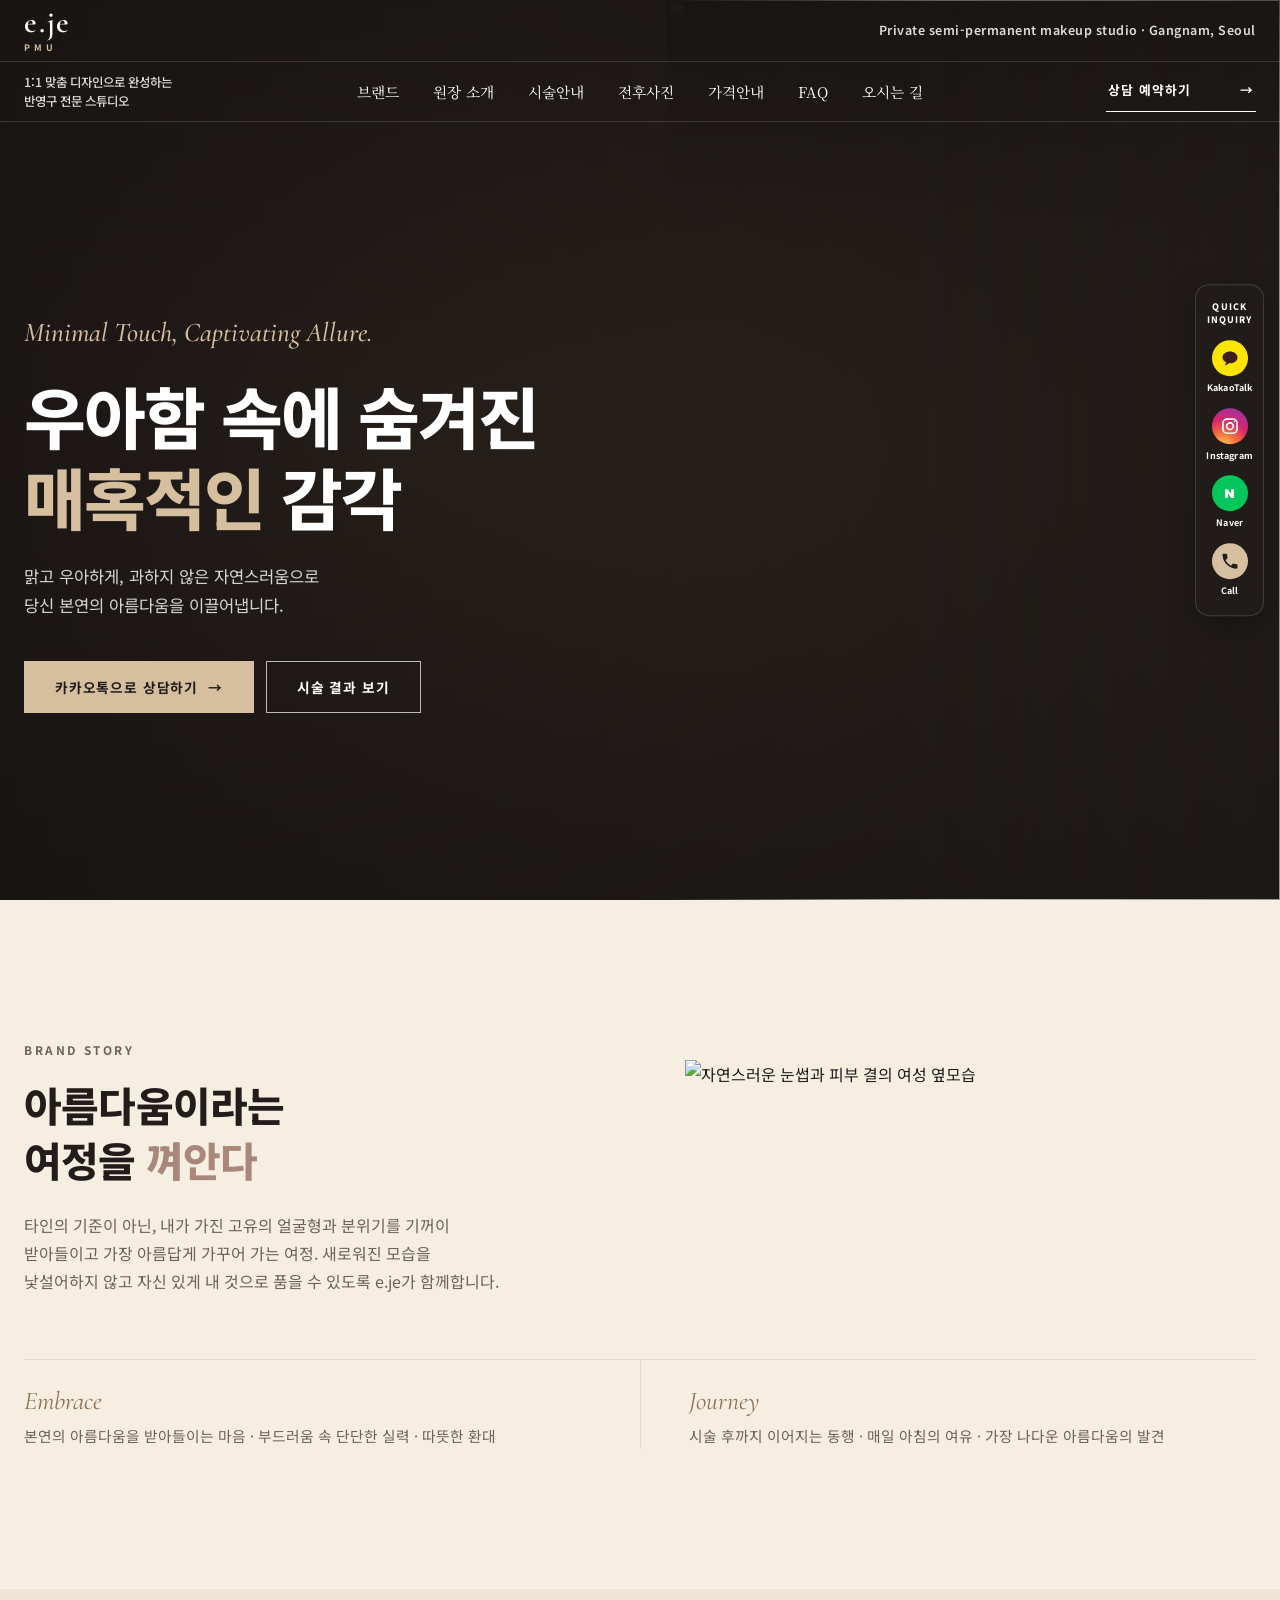
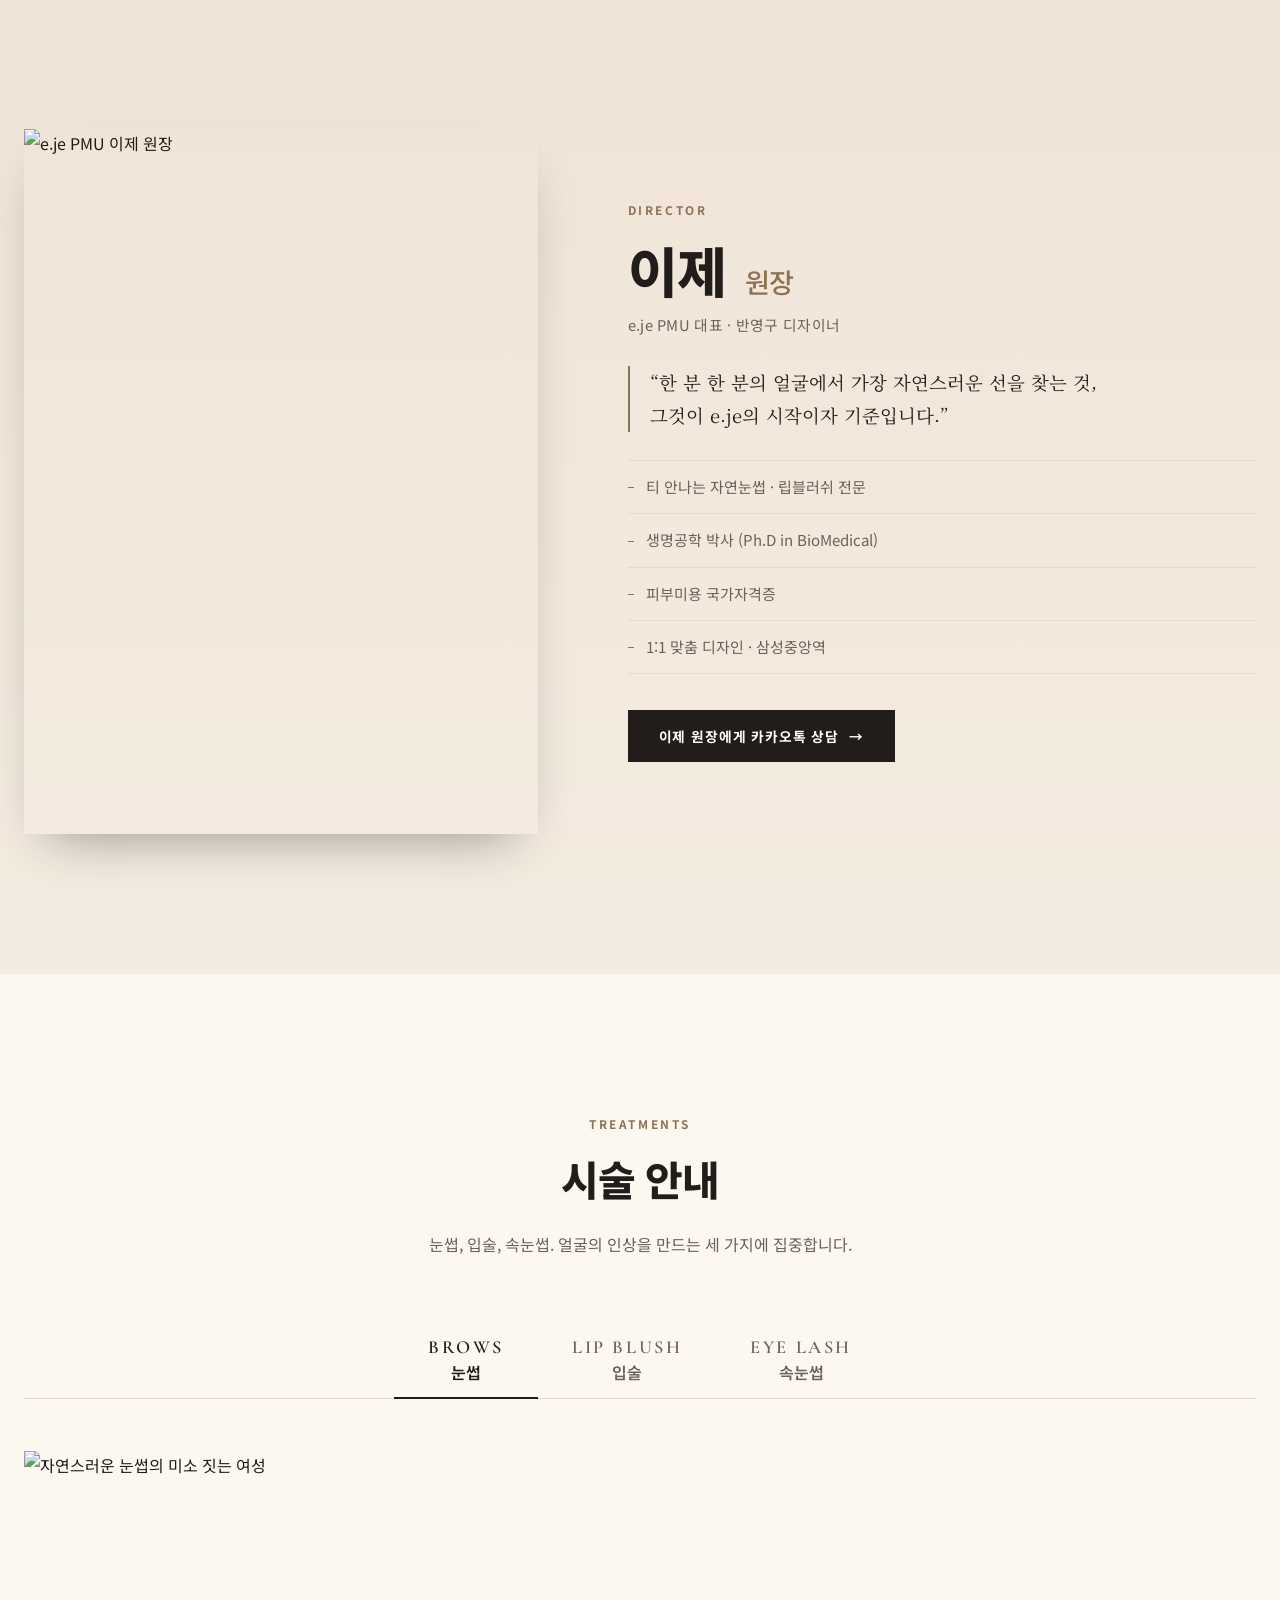
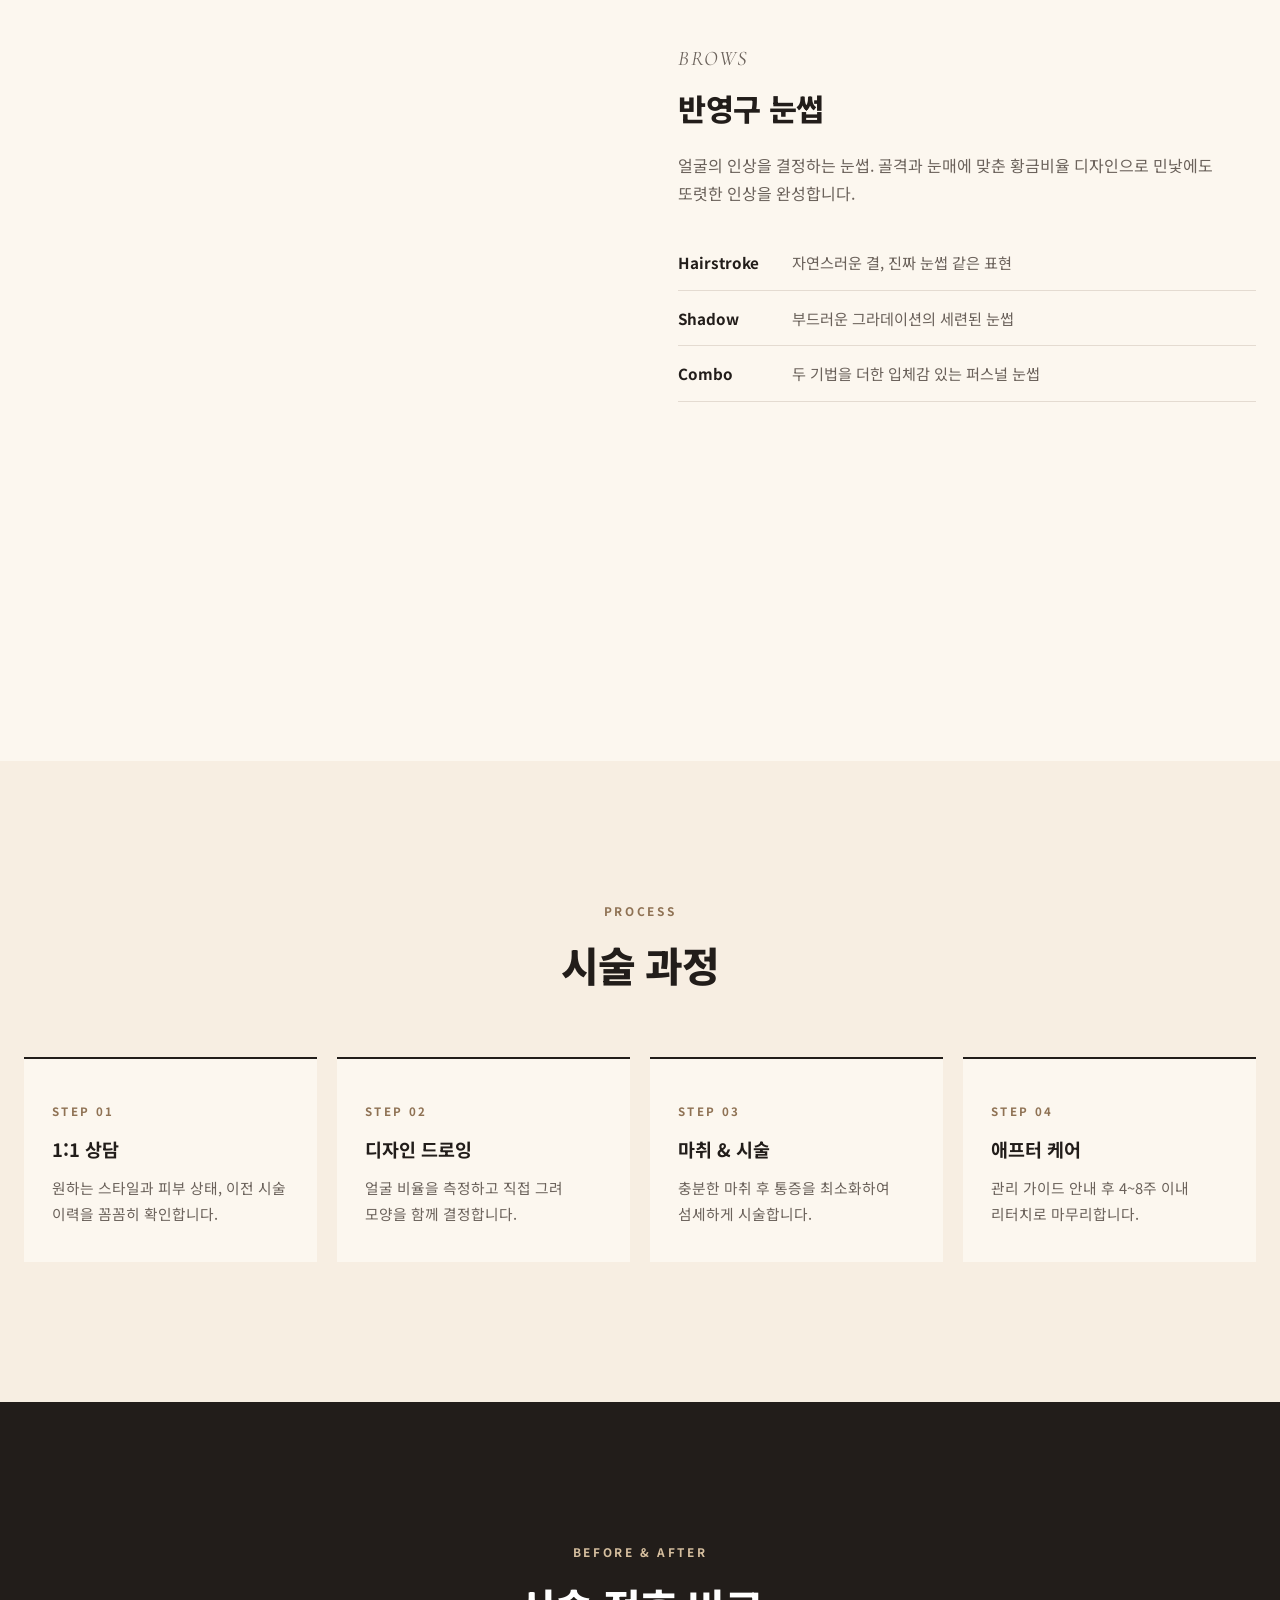
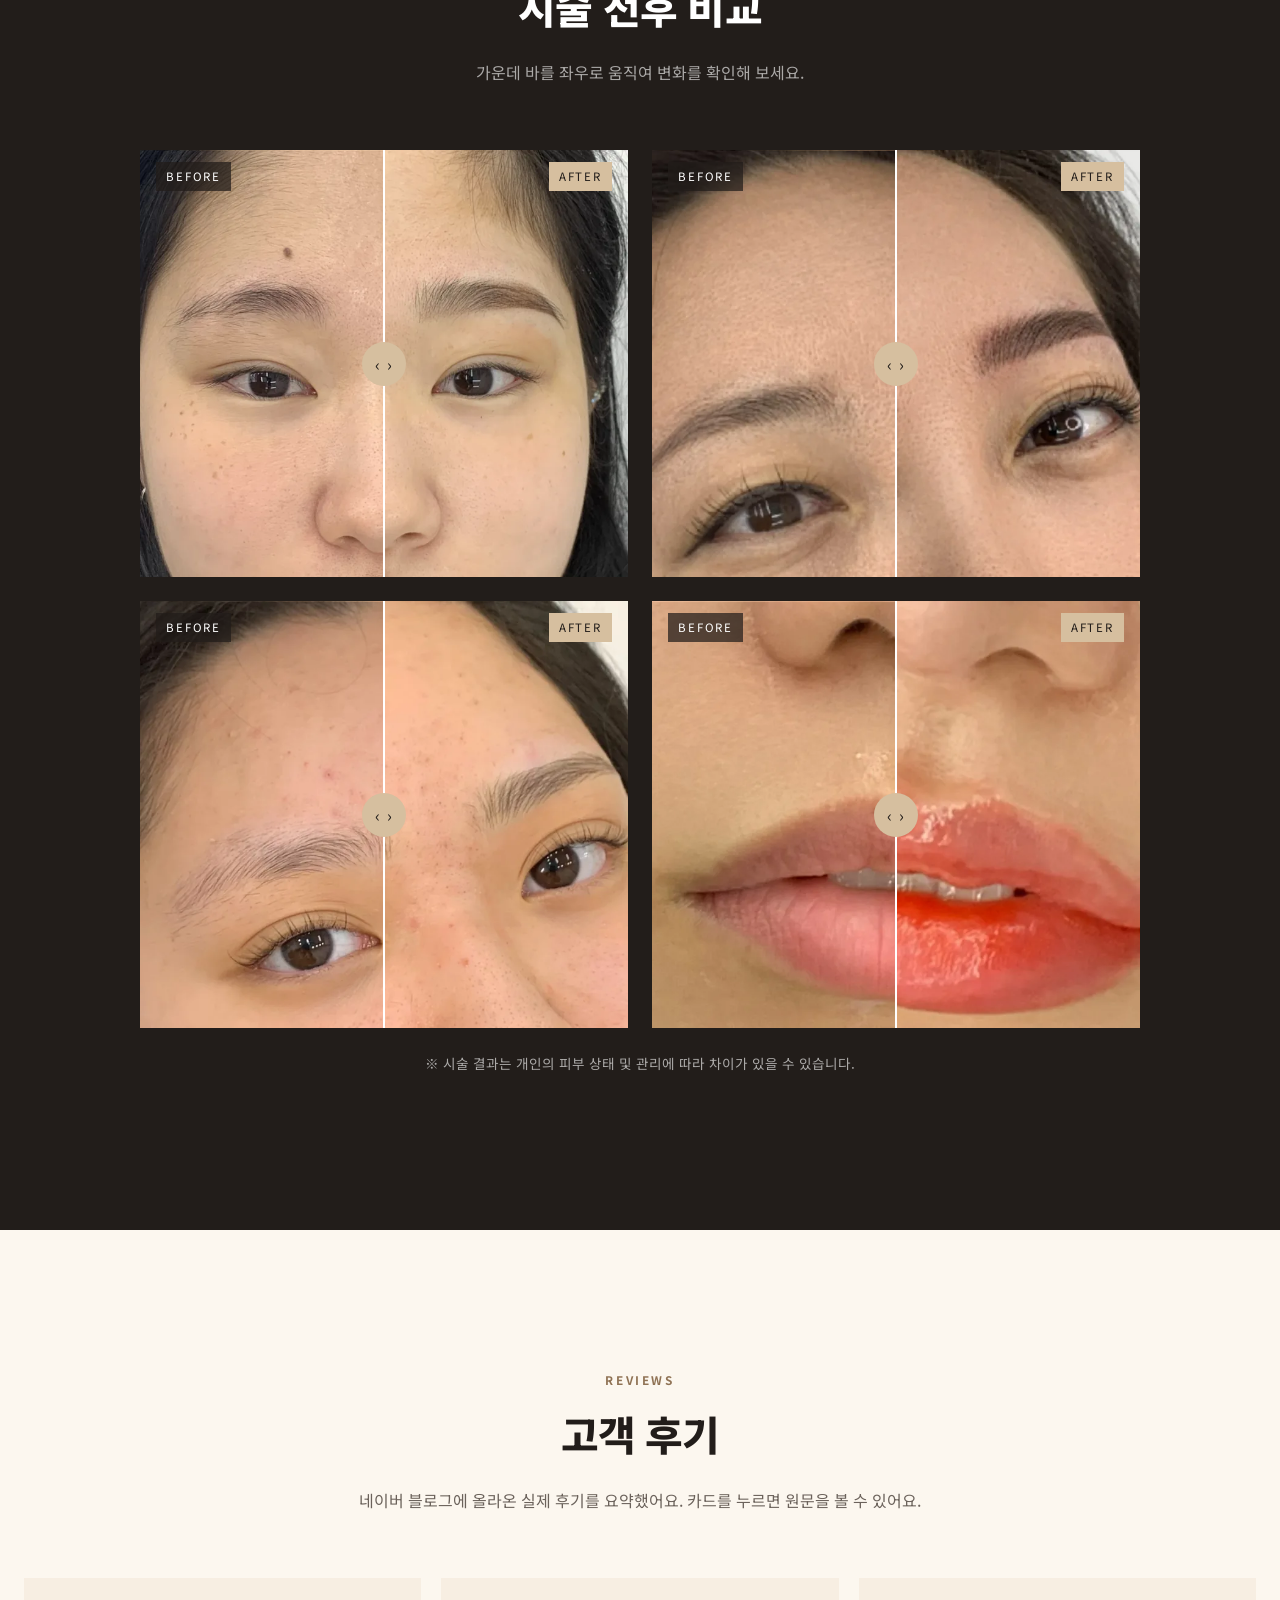
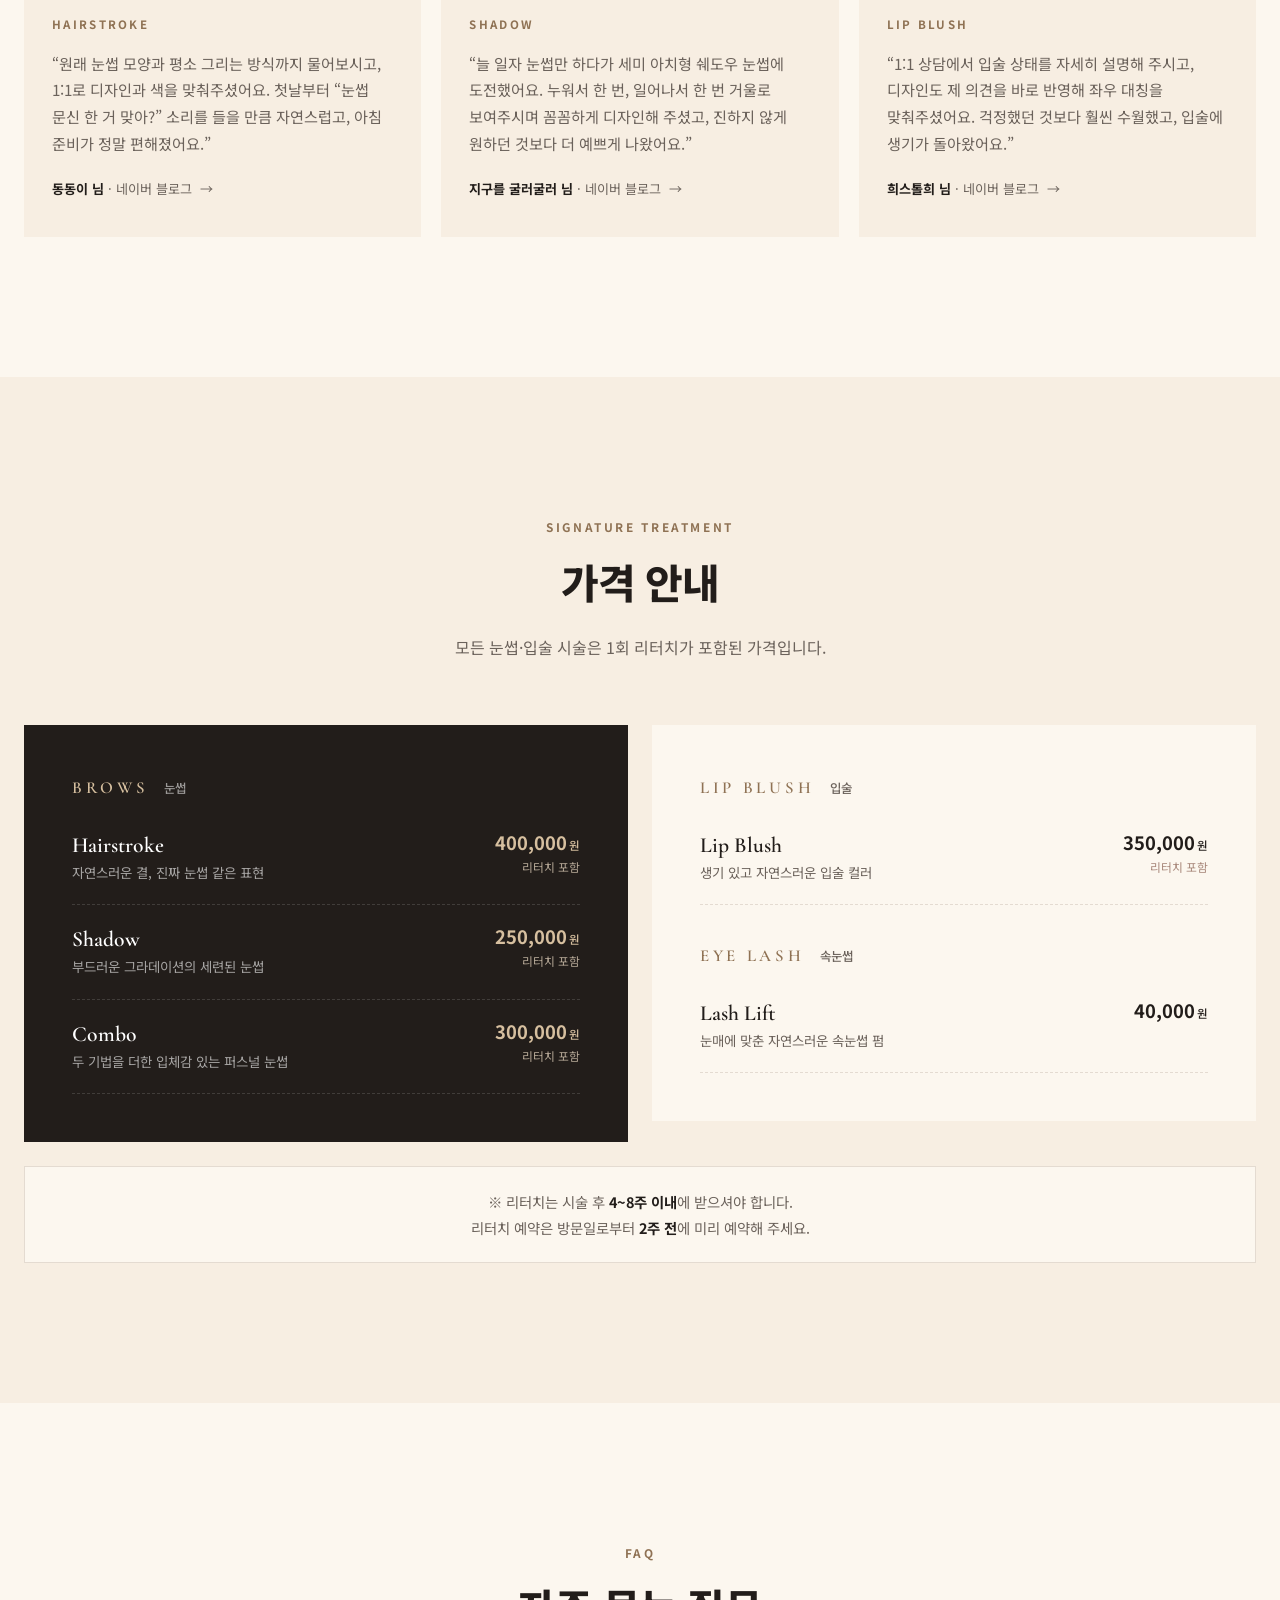
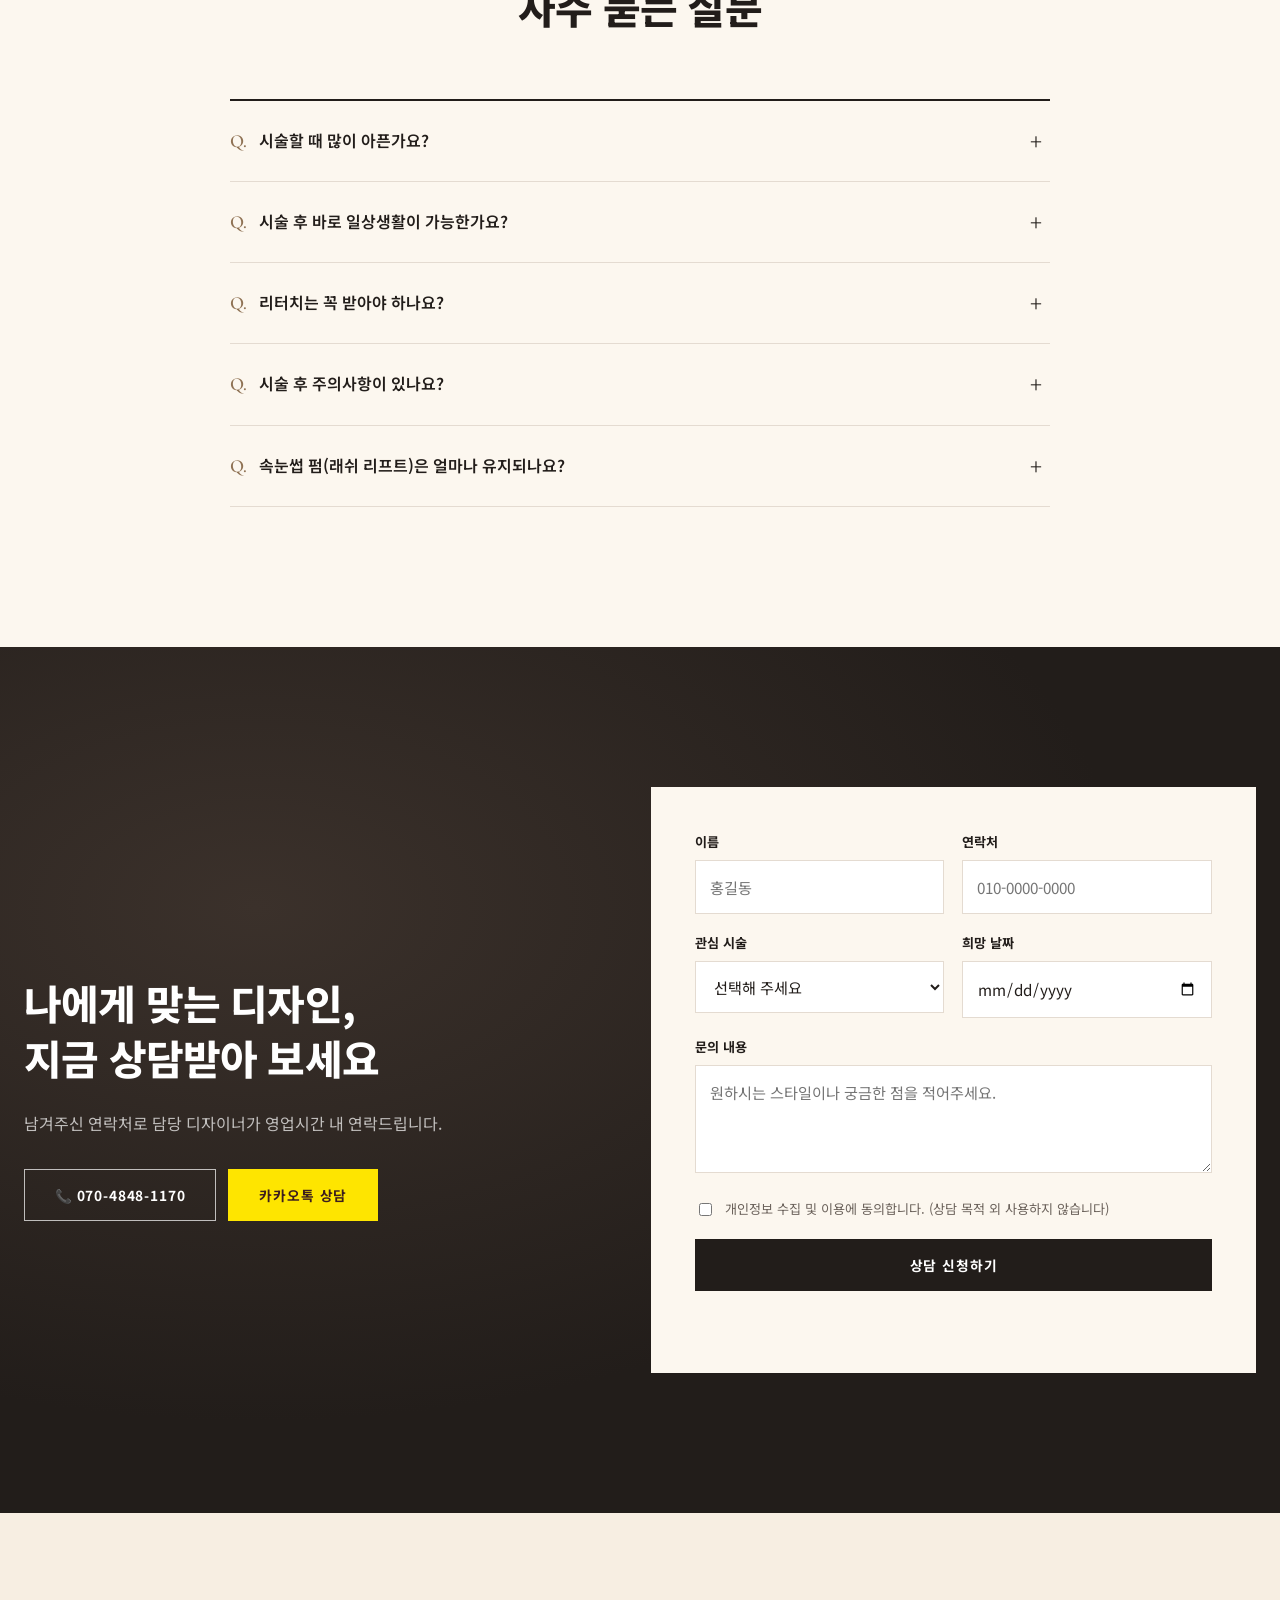
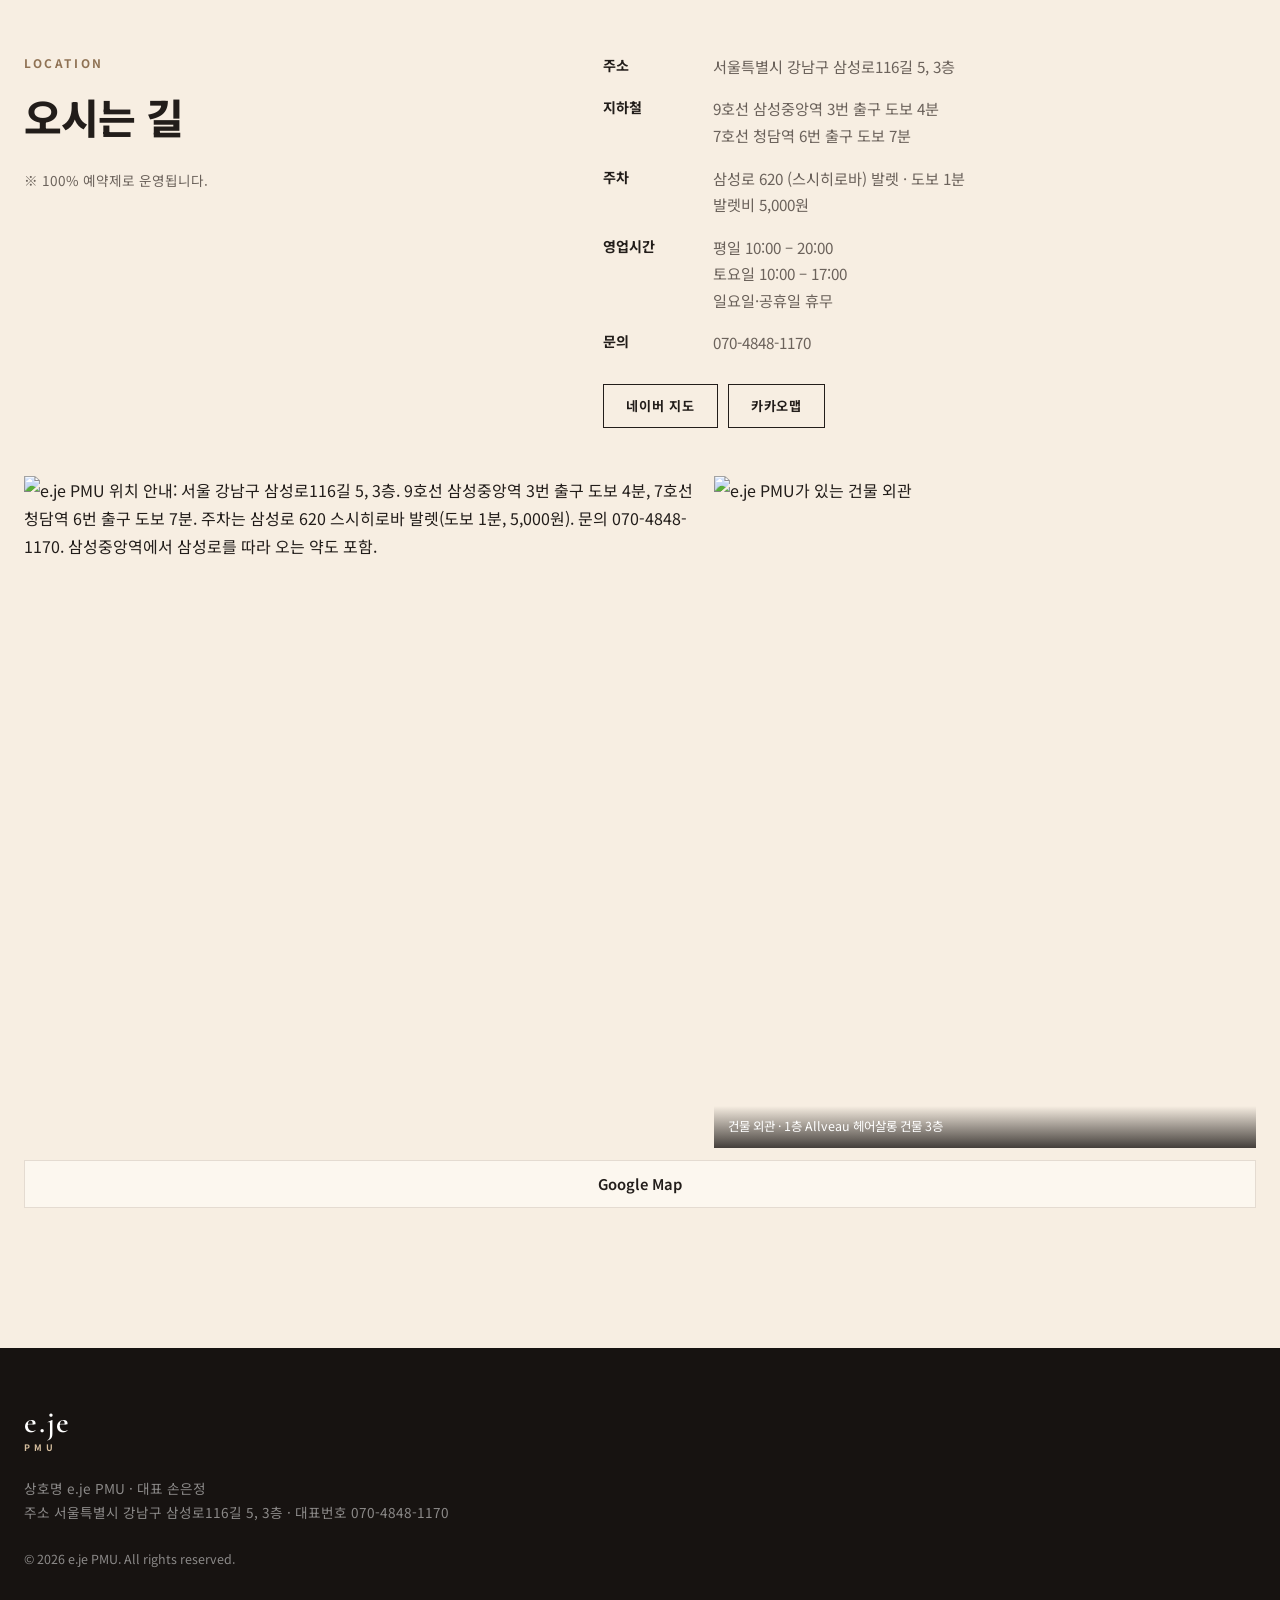
==== index.html @ f4539da4 "Replace sample reviews with summaries of real blog reviews Each card summarizes a Naver blog review " ====
<!doctype html>
<html lang="ko">
<head>
  <meta charset="utf-8">
  <meta name="viewport" content="width=device-width, initial-scale=1">
  <title>e.je PMU | 반영구 눈썹 · 립 블러쉬 · 속눈썹</title>
  <meta name="description" content="나에게 꼭 맞는 자연스러움. 1:1 맞춤 디자인 반영구 전문 스튜디오 e.je PMU.">
  <meta property="og:title" content="e.je PMU | 반영구 전문 스튜디오">
  <meta property="og:description" content="1:1 맞춤 디자인, 1회용 도구 사용, 리터치 포함. 자연스러운 반영구를 경험하세요.">
  <link rel="preconnect" href="https://fonts.googleapis.com">
  <link rel="preconnect" href="https://fonts.gstatic.com" crossorigin>
  <link href="https://fonts.googleapis.com/css2?family=Cormorant+Garamond:ital,wght@0,400;0,500;0,600;1,400&family=Noto+Serif+KR:wght@400;500;600&family=Noto+Sans+KR:wght@400;500;700;800&display=swap" rel="stylesheet">
  <link href="https://cdn.jsdelivr.net/gh/orioncactus/pretendard@v1.3.9/dist/web/static/pretendard.min.css" rel="stylesheet">
  <link rel="stylesheet" href="assets/css/style.css?v=20261014b">
</head>
<body>

  <!-- ===== Header ===== -->
  <header class="header" id="header">
    <div class="header__top">
      <div class="container header__top-inner">
        <a href="#top" class="logo">e.je<span>PMU</span></a>
        <p class="header__tagline">Private semi-permanent makeup studio · Gangnam, Seoul</p>
      </div>
    </div>
    <div class="header__bar">
      <div class="container header__inner">
        <p class="header__intro">1:1 맞춤 디자인으로 완성하는<br>반영구 전문 스튜디오</p>
        <a href="#top" class="logo logo--mini">e.je<span>PMU</span></a>
        <nav class="nav" id="nav">
          <a href="#philosophy">브랜드</a>
          <a href="#director">원장 소개</a>
          <a href="#services">시술안내</a>
          <a href="#gallery">전후사진</a>
          <a href="#price">가격안내</a>
          <a href="#faq">FAQ</a>
          <a href="#location">오시는 길</a>
          <a href="#reserve" class="nav__cta">상담 예약</a>
        </nav>
        <div class="header__right">
          <span class="header__loc">KR · SEOUL</span>
          <a href="#reserve" class="header__cta">상담 예약하기 <i aria-hidden="true">→</i></a>
          <button class="menu-btn" id="menuBtn" aria-label="메뉴 열기" aria-expanded="false">
            <span></span><span></span><span></span>
          </button>
        </div>
      </div>
    </div>
  </header>

  <main id="top">

    <!-- ===== Hero ===== -->
    <section class="hero">
      <div class="hero__slides">
        <div class="hero__slide is-active" style="--bg: radial-gradient(ellipse at 30% 50%, #3a302a 0%, #251f1b 60%, #1b1714 100%);"></div>
      </div>
      <div class="hero__media" aria-hidden="true">
        <img src="assets/img/hero-silk.webp" alt="" width="816" height="1075" fetchpriority="high">
      </div>
      <div class="container hero__content">
        <p class="hero__brand reveal">Minimal Touch, Captivating Allure.</p>
        <h1 class="hero__title reveal">
          우아함 속에 숨겨진<br><em>매혹적인</em> 감각
        </h1>
        <p class="hero__desc reveal">
          맑고 우아하게, 과하지 않은 자연스러움으로<br class="pc">
          당신 본연의 아름다움을 이끌어냅니다.
        </p>
        <div class="hero__btns reveal">
          <a href="https://pf.kakao.com/_xlqxcxjX" target="_blank" rel="noopener" class="btn btn--sand">카카오톡으로 상담하기 <i aria-hidden="true">→</i></a>
          <a href="#gallery" class="btn btn--ghost">시술 결과 보기</a>
        </div>
      </div>
    </section>

    <!-- ===== Brand story ===== -->
    <section class="section story" id="philosophy">
      <div class="container story__inner">
        <div class="story__text">
          <p class="eyebrow reveal">BRAND STORY</p>
          <h2 class="section-title reveal">아름다움이라는<br>여정을 <em>껴안다</em></h2>
          <p class="reveal">
            타인의 기준이 아닌, 내가 가진 고유의 얼굴형과 분위기를 기꺼이 받아들이고
            가장 아름답게 가꾸어 가는 여정. 새로워진 모습을 낯설어하지 않고
            자신 있게 내 것으로 품을 수 있도록 e.je가 함께합니다.
          </p>
        </div>
        <figure class="story__photo reveal">
          <img src="assets/img/story-model.webp" alt="자연스러운 눈썹과 피부 결의 여성 옆모습" width="394" height="232" loading="lazy">
        </figure>
        <dl class="story__keys reveal">
          <div>
            <dt>Embrace</dt>
            <dd>본연의 아름다움을 받아들이는 마음 · 부드러움 속 단단한 실력 · 따뜻한 환대</dd>
          </div>
          <div>
            <dt>Journey</dt>
            <dd>시술 후까지 이어지는 동행 · 매일 아침의 여유 · 가장 나다운 아름다움의 발견</dd>
          </div>
        </dl>
      </div>
    </section>

    <!-- ===== Director ===== -->
    <section class="section director" id="director">
      <div class="container director__inner">
        <div class="director__photo reveal">
          <img src="assets/img/director.webp" alt="e.je PMU 이제 원장" width="880" height="1207" loading="lazy">
        </div>
        <div class="director__text">
          <p class="eyebrow reveal">DIRECTOR</p>
          <h2 class="director__name reveal">이제 <small>원장</small></h2>
          <p class="director__role reveal">e.je PMU 대표 · 반영구 디자이너</p>
          <blockquote class="director__quote reveal">
            “한 분 한 분의 얼굴에서 가장 자연스러운 선을 찾는 것,<br class="pc">
            그것이 e.je의 시작이자 기준입니다.”
          </blockquote>
          <ul class="director__career reveal">
            <li>티 안나는 자연눈썹 · 립블러쉬 전문</li>
            <li>생명공학 박사 (Ph.D in BioMedical)</li>
            <li>피부미용 국가자격증</li>
            <li>1:1 맞춤 디자인 · 삼성중앙역</li>
          </ul>
          <a href="https://pf.kakao.com/_xlqxcxjX" target="_blank" rel="noopener" class="btn btn--dark reveal">이제 원장에게 카카오톡 상담 <i aria-hidden="true">→</i></a>
        </div>
      </div>
    </section>

    <!-- ===== Services ===== -->
    <section class="section services" id="services">
      <div class="container">
        <div class="section-head">
          <p class="eyebrow reveal">TREATMENTS</p>
          <h2 class="section-title reveal">시술 안내</h2>
          <p class="section-sub reveal">눈썹, 입술, 속눈썹. 얼굴의 인상을 만드는 세 가지에 집중합니다.</p>
        </div>

        <div class="tabs reveal" role="tablist">
          <button class="tab is-active" data-tab="brow" role="tab"><span class="tab__en">BROWS</span>눈썹</button>
          <button class="tab" data-tab="lip" role="tab"><span class="tab__en">LIP BLUSH</span>입술</button>
          <button class="tab" data-tab="lash" role="tab"><span class="tab__en">EYE LASH</span>속눈썹</button>
        </div>

        <div class="panels">
          <article class="panel is-active" data-panel="brow">
            <img class="panel__img" src="assets/img/treat-brows.webp" alt="자연스러운 눈썹의 미소 짓는 여성" width="837" height="1116" loading="lazy">
            <div class="panel__body">
              <p class="panel__en">BROWS</p>
              <h3>반영구 눈썹</h3>
              <p>얼굴의 인상을 결정하는 눈썹. 골격과 눈매에 맞춘 황금비율 디자인으로 민낯에도 또렷한 인상을 완성합니다.</p>
              <ul class="panel__list">
                <li><b>Hairstroke</b> 자연스러운 결, 진짜 눈썹 같은 표현</li>
                <li><b>Shadow</b> 부드러운 그라데이션의 세련된 눈썹</li>
                <li><b>Combo</b> 두 기법을 더한 입체감 있는 퍼스널 눈썹</li>
              </ul>
            </div>
          </article>

          <article class="panel" data-panel="lip">
            <img class="panel__img" src="assets/img/treat-lip.webp" alt="생기 있는 입술 컬러의 여성 클로즈업" width="1400" height="1799" loading="lazy">
            <div class="panel__body">
              <p class="panel__en">LIP BLUSH</p>
              <h3>입술 반영구</h3>
              <p>칙칙하고 경계가 흐린 입술에 생기를 더합니다. 피부 톤에 맞춘 컬러 컨설팅으로 립밤만 발라도 화사하게.</p>
              <ul class="panel__list">
                <li><b>립 블러쉬</b> 맑고 투명하게 물든 생기 컬러</li>
                <li><b>컬러 컨설팅</b> 피부 톤에 맞춘 퍼스널 컬러 선택</li>
                <li><b>경계 정돈</b> 흐린 입술 라인을 자연스럽게 또렷하게</li>
              </ul>
            </div>
          </article>

          <article class="panel" data-panel="lash">
            <img class="panel__img" src="assets/img/treat-lash.webp" alt="또렷한 속눈썹과 눈매의 여성 클로즈업" width="1368" height="2000" loading="lazy">
            <div class="panel__body">
              <p class="panel__en">EYE LASH</p>
              <h3>속눈썹</h3>
              <p>뿌리부터 자연스럽게 올린 속눈썹으로 눈매를 맑고 또렷하게. 마스카라 없이도 생기 있는 아침을 만들어 드립니다.</p>
              <ul class="panel__list">
                <li><b>래쉬 리프트</b> 눈매에 맞춘 컬로 자연스럽게 올리는 속눈썹 펌</li>
                <li><b>래쉬 틴팅</b> 마스카라를 한 듯 진하게 채워주는 컬러</li>
                <li><b>영양 케어</b> 시술 후 손상을 줄이는 영양 코팅</li>
              </ul>
            </div>
          </article>
        </div>
      </div>
    </section>

    <!-- ===== Process ===== -->
    <section class="section process">
      <div class="container">
        <div class="section-head">
          <p class="eyebrow reveal">PROCESS</p>
          <h2 class="section-title reveal">시술 과정</h2>
        </div>
        <ol class="process__list">
          <li class="reveal"><span>STEP 01</span><h3>1:1 상담</h3><p>원하는 스타일과 피부 상태, 이전 시술 이력을 꼼꼼히 확인합니다.</p></li>
          <li class="reveal"><span>STEP 02</span><h3>디자인 드로잉</h3><p>얼굴 비율을 측정하고 직접 그려 모양을 함께 결정합니다.</p></li>
          <li class="reveal"><span>STEP 03</span><h3>마취 & 시술</h3><p>충분한 마취 후 통증을 최소화하여 섬세하게 시술합니다.</p></li>
          <li class="reveal"><span>STEP 04</span><h3>애프터 케어</h3><p>관리 가이드 안내 후 4~8주 이내 리터치로 마무리합니다.</p></li>
        </ol>
      </div>
    </section>

    <!-- ===== Before / After ===== -->
    <section class="section section--dark gallery" id="gallery">
      <div class="container">
        <div class="section-head">
          <p class="eyebrow reveal">BEFORE &amp; AFTER</p>
          <h2 class="section-title reveal">시술 전후 비교</h2>
          <p class="section-sub reveal">가운데 바를 좌우로 움직여 변화를 확인해 보세요.</p>
        </div>
        <div class="ba-grid">
          <figure class="ba reveal">
            <div class="ba__wrap" data-ba>
              <div class="ba__after"><img src="assets/img/ba-shadow-after.webp" alt="눈썹 시술 후" width="800" height="700" loading="lazy" draggable="false"><span>AFTER</span></div>
              <div class="ba__before"><img src="assets/img/ba-shadow-before.webp" alt="눈썹 시술 전" width="800" height="700" loading="lazy" draggable="false"><span>BEFORE</span></div>
              <input type="range" min="0" max="100" value="50" aria-label="전후 비교 슬라이더">
              <div class="ba__handle"></div>
            </div>
          </figure>
          <figure class="ba reveal">
            <div class="ba__wrap" data-ba>
              <div class="ba__after"><img src="assets/img/ba-2-after.webp" alt="눈썹 시술 후" width="800" height="700" loading="lazy" draggable="false"><span>AFTER</span></div>
              <div class="ba__before"><img src="assets/img/ba-2-before.webp" alt="눈썹 시술 전" width="800" height="700" loading="lazy" draggable="false"><span>BEFORE</span></div>
              <input type="range" min="0" max="100" value="50" aria-label="전후 비교 슬라이더">
              <div class="ba__handle"></div>
            </div>
          </figure>
          <figure class="ba reveal">
            <div class="ba__wrap" data-ba>
              <div class="ba__after"><img src="assets/img/ba-3-after.webp" alt="눈썹 시술 후" width="800" height="700" loading="lazy" draggable="false"><span>AFTER</span></div>
              <div class="ba__before"><img src="assets/img/ba-3-before.webp" alt="눈썹 시술 전" width="800" height="700" loading="lazy" draggable="false"><span>BEFORE</span></div>
              <input type="range" min="0" max="100" value="50" aria-label="전후 비교 슬라이더">
              <div class="ba__handle"></div>
            </div>
          </figure>
          <figure class="ba reveal">
            <div class="ba__wrap" data-ba>
              <div class="ba__after"><img src="assets/img/ba-lip-after.webp" alt="입술 시술 후" width="800" height="700" loading="lazy" draggable="false"><span>AFTER</span></div>
              <div class="ba__before"><img src="assets/img/ba-lip-before.webp" alt="입술 시술 전" width="800" height="700" loading="lazy" draggable="false"><span>BEFORE</span></div>
              <input type="range" min="0" max="100" value="50" aria-label="전후 비교 슬라이더">
              <div class="ba__handle"></div>
            </div>
          </figure>
        </div>
        <p class="notice">※ 시술 결과는 개인의 피부 상태 및 관리에 따라 차이가 있을 수 있습니다.</p>
      </div>
    </section>

    <!-- ===== Reviews ===== -->
    <section class="section reviews">
      <div class="container">
        <div class="section-head">
          <p class="eyebrow reveal">REVIEWS</p>
          <h2 class="section-title reveal">고객 후기</h2>
          <p class="section-sub reveal">네이버 블로그에 올라온 실제 후기를 요약했어요. 카드를 누르면 원문을 볼 수 있어요.</p>
        </div>
        <div class="reviews__track" id="reviews">
          <a class="review reveal" href="https://blog.naver.com/hungry_dongdong/224427709975" target="_blank" rel="noopener">
            <span class="review__tag">HAIRSTROKE</span>
            <p>“원래 눈썹 모양과 평소 그리는 방식까지 물어보시고, 1:1로 디자인과 색을 맞춰주셨어요. 첫날부터 “눈썹 문신 한 거 맞아?” 소리를 들을 만큼 자연스럽고, 아침 준비가 정말 편해졌어요.”</p>
            <span class="review__by"><b>동동이 님</b> · 네이버 블로그 <i aria-hidden="true">→</i></span>
          </a>
          <a class="review reveal" href="https://blog.naver.com/zxcvbnm2760/224430074519" target="_blank" rel="noopener">
            <span class="review__tag">SHADOW</span>
            <p>“늘 일자 눈썹만 하다가 세미 아치형 쉐도우 눈썹에 도전했어요. 누워서 한 번, 일어나서 한 번 거울로 보여주시며 꼼꼼하게 디자인해 주셨고, 진하지 않게 원하던 것보다 더 예쁘게 나왔어요.”</p>
            <span class="review__by"><b>지구를 굴러굴러 님</b> · 네이버 블로그 <i aria-hidden="true">→</i></span>
          </a>
          <a class="review reveal" href="https://blog.naver.com/heestorhee/224440193452" target="_blank" rel="noopener">
            <span class="review__tag">LIP BLUSH</span>
            <p>“1:1 상담에서 입술 상태를 자세히 설명해 주시고, 디자인도 제 의견을 바로 반영해 좌우 대칭을 맞춰주셨어요. 걱정했던 것보다 훨씬 수월했고, 입술에 생기가 돌아왔어요.”</p>
            <span class="review__by"><b>희스톨희 님</b> · 네이버 블로그 <i aria-hidden="true">→</i></span>
          </a>
        </div>
      </div>
    </section>

    <!-- ===== Price ===== -->
    <section class="section price" id="price">
      <div class="container">
        <div class="section-head">
          <p class="eyebrow reveal">SIGNATURE TREATMENT</p>
          <h2 class="section-title reveal">가격 안내</h2>
          <p class="section-sub reveal">모든 눈썹·입술 시술은 1회 리터치가 포함된 가격입니다.</p>
        </div>
        <div class="menu">
          <div class="menu__card menu__card--dark reveal">
            <h3 class="menu__cat">BROWS <small>눈썹</small></h3>
            <ul class="menu__list">
              <li><div><b>Hairstroke</b><span>자연스러운 결, 진짜 눈썹 같은 표현</span></div><div class="menu__price"><b>400,000<small>원</small></b><span>리터치 포함</span></div></li>
              <li><div><b>Shadow</b><span>부드러운 그라데이션의 세련된 눈썹</span></div><div class="menu__price"><b>250,000<small>원</small></b><span>리터치 포함</span></div></li>
              <li><div><b>Combo</b><span>두 기법을 더한 입체감 있는 퍼스널 눈썹</span></div><div class="menu__price"><b>300,000<small>원</small></b><span>리터치 포함</span></div></li>
            </ul>
          </div>
          <div class="menu__card reveal">
            <h3 class="menu__cat">LIP BLUSH <small>입술</small></h3>
            <ul class="menu__list">
              <li><div><b>Lip Blush</b><span>생기 있고 자연스러운 입술 컬러</span></div><div class="menu__price"><b>350,000<small>원</small></b><span>리터치 포함</span></div></li>
            </ul>
            <h3 class="menu__cat">EYE LASH <small>속눈썹</small></h3>
            <ul class="menu__list">
              <li><div><b>Lash Lift</b><span>눈매에 맞춘 자연스러운 속눈썹 펌</span></div><div class="menu__price"><b>40,000<small>원</small></b></div></li>
            </ul>
          </div>
        </div>
        <div class="menu__note reveal">
          <p>※ 리터치는 시술 후 <b>4~8주 이내</b>에 받으셔야 합니다.</p>
          <p>리터치 예약은 방문일로부터 <b>2주 전</b>에 미리 예약해 주세요.</p>
        </div>
      </div>
    </section>

    <!-- ===== FAQ ===== -->
    <section class="section faq" id="faq">
      <div class="container container--narrow">
        <div class="section-head">
          <p class="eyebrow reveal">FAQ</p>
          <h2 class="section-title reveal">자주 묻는 질문</h2>
        </div>
        <div class="faq__list">
          <details class="reveal">
            <summary>시술할 때 많이 아픈가요?</summary>
            <p>시술 전 충분한 도포 마취를 진행하며, 시술 중에도 추가 마취로 통증을 최소화합니다. 대부분 따끔한 정도로 느끼십니다.</p>
          </details>
          <details class="reveal">
            <summary>시술 후 바로 일상생활이 가능한가요?</summary>
            <p>네, 바로 일상생활이 가능합니다. 다만 3~7일간 각질이 생기며 색이 진해 보일 수 있고, 이후 자연스러운 색으로 자리잡습니다.</p>
          </details>
          <details class="reveal">
            <summary>리터치는 꼭 받아야 하나요?</summary>
            <p>피부 재생 과정에서 색소가 일부 빠질 수 있어 시술 후 4~8주 이내에 리터치를 받으셔야 합니다. 리터치 1회 비용은 시술가에 포함되어 있으며, 방문일 2주 전까지 미리 예약해 주세요.</p>
          </details>
          <details class="reveal">
            <summary>시술 후 주의사항이 있나요?</summary>
            <p>7일간 사우나·수영·과도한 운동은 피해주시고, 시술 부위를 문지르거나 각질을 억지로 떼지 마세요. 제공되는 재생 연고를 하루 2~3회 발라주세요.</p>
          </details>
          <details class="reveal">
            <summary>속눈썹 펌(래쉬 리프트)은 얼마나 유지되나요?</summary>
            <p>속눈썹이 자라고 빠지는 주기에 따라 다르지만 보통 4~6주 정도 유지됩니다. 시술 당일에는 물 세안과 마스카라를 피해주세요.</p>
          </details>
        </div>
      </div>
    </section>

    <!-- ===== Reserve ===== -->
    <section class="section section--dark reserve" id="reserve">
      <div class="container reserve__inner">
        <div class="reserve__text">
          <p class="eyebrow reveal">RESERVATION</p>
          <h2 class="section-title reveal">나에게 맞는 디자인,<br>지금 상담받아 보세요</h2>
          <p class="reveal">남겨주신 연락처로 담당 디자이너가 영업시간 내 연락드립니다.</p>
          <div class="reserve__links reveal">
            <a href="tel:07048481170" class="btn btn--ghost">📞 070-4848-1170</a>
            <a href="https://pf.kakao.com/_xlqxcxjX" target="_blank" rel="noopener" class="btn btn--kakao">카카오톡 상담</a>
          </div>
        </div>
        <form class="form reveal" id="reserveForm" novalidate>
          <label>
            <span>이름</span>
            <input type="text" name="name" placeholder="홍길동" required>
          </label>
          <label>
            <span>연락처</span>
            <input type="tel" name="phone" placeholder="010-0000-0000" required>
          </label>
          <label>
            <span>관심 시술</span>
            <select name="treatment" required>
              <option value="">선택해 주세요</option>
              <option>눈썹 (BROWS)</option>
              <option>입술 (LIP BLUSH)</option>
              <option>속눈썹 (EYE LASH)</option>
            </select>
          </label>
          <label>
            <span>희망 날짜</span>
            <input type="date" name="date">
          </label>
          <label class="form__full">
            <span>문의 내용</span>
            <textarea name="message" rows="3" placeholder="원하시는 스타일이나 궁금한 점을 적어주세요."></textarea>
          </label>
          <label class="form__agree form__full">
            <input type="checkbox" name="agree" required>
            <span>개인정보 수집 및 이용에 동의합니다. (상담 목적 외 사용하지 않습니다)</span>
          </label>
          <button type="submit" class="btn btn--dark form__full">상담 신청하기</button>
          <p class="form__msg form__full" id="formMsg" role="status"></p>
        </form>
      </div>
    </section>

    <!-- ===== Location ===== -->
    <section class="section location" id="location">
      <div class="container">
        <div class="location__inner">
          <div class="location__head">
            <p class="eyebrow reveal">LOCATION</p>
            <h2 class="section-title reveal">오시는 길</h2>
            <p class="notice">※ 100% 예약제로 운영됩니다.</p>
          </div>
          <div class="location__info">
            <dl>
              <dt>주소</dt><dd>서울특별시 강남구 삼성로116길 5, 3층</dd>
              <dt>지하철</dt><dd>9호선 삼성중앙역 3번 출구 도보 4분<br>7호선 청담역 6번 출구 도보 7분</dd>
              <dt>주차</dt><dd>삼성로 620 (스시히로바) 발렛 · 도보 1분<br>발렛비 5,000원</dd>
              <dt>영업시간</dt><dd>평일 10:00 – 20:00<br>토요일 10:00 – 17:00<br>일요일·공휴일 휴무</dd>
              <dt>문의</dt><dd><a href="tel:07048481170">070-4848-1170</a></dd>
            </dl>
            <div class="location__links">
              <a href="https://map.naver.com/p/entry/place/2083666376" target="_blank" rel="noopener" class="btn btn--line">네이버 지도</a>
              <a href="https://map.kakao.com/link/search/%EC%84%9C%EC%9A%B8%ED%8A%B9%EB%B3%84%EC%8B%9C%20%EA%B0%95%EB%82%A8%EA%B5%AC%20%EC%82%BC%EC%84%B1%EB%A1%9C116%EA%B8%B8%205" target="_blank" rel="noopener" class="btn btn--line">카카오맵</a>
            </div>
          </div>
        </div>
        <div class="location__map reveal">
          <div class="location__visuals">
            <a href="https://www.google.com/maps/search/?api=1&amp;query=%EC%84%9C%EC%9A%B8%ED%8A%B9%EB%B3%84%EC%8B%9C%20%EA%B0%95%EB%82%A8%EA%B5%AC%20%EC%82%BC%EC%84%B1%EB%A1%9C116%EA%B8%B8%205" target="_blank" rel="noopener" class="location__route" aria-label="Google 지도에서 e.je PMU 위치 보기">
              <img src="assets/img/location-guide.webp" alt="e.je PMU 위치 안내: 서울 강남구 삼성로116길 5, 3층. 9호선 삼성중앙역 3번 출구 도보 4분, 7호선 청담역 6번 출구 도보 7분. 주차는 삼성로 620 스시히로바 발렛(도보 1분, 5,000원). 문의 070-4848-1170. 삼성중앙역에서 삼성로를 따라 오는 약도 포함." width="1291" height="1280" loading="lazy">
            </a>
            <figure class="location__building">
              <img src="assets/img/building.webp" alt="e.je PMU가 있는 건물 외관" width="800" height="1100" loading="lazy">
              <figcaption>건물 외관 · 1층 Allveau 헤어살롱 건물 3층</figcaption>
            </figure>
          </div>
          <a href="https://www.google.com/maps/search/?api=1&amp;query=%EC%84%9C%EC%9A%B8%ED%8A%B9%EB%B3%84%EC%8B%9C%20%EA%B0%95%EB%82%A8%EA%B5%AC%20%EC%82%BC%EC%84%B1%EB%A1%9C116%EA%B8%B8%205" target="_blank" rel="noopener" class="location__gmap">Google Map</a>
        </div>
      </div>
    </section>
  </main>

  <!-- ===== Footer ===== -->
  <footer class="footer">
    <div class="container">
      <a href="#top" class="logo logo--light">e.je<span>PMU</span></a>
      <p>상호명 e.je PMU · 대표 손은정<br>
        주소 서울특별시 강남구 삼성로116길 5, 3층 · 대표번호 070-4848-1170</p>
      <p class="footer__copy">© 2026 e.je PMU. All rights reserved.</p>
    </div>
  </footer>

  <!-- ===== Floating quick menu ===== -->
  <aside class="quick" aria-label="빠른 문의">
    <p class="quick__title">QUICK<br>INQUIRY</p>
    <a href="https://pf.kakao.com/_xlqxcxjX" target="_blank" rel="noopener" class="quick__item" aria-label="카카오톡 상담">
      <span class="quick__icon quick__icon--kakao"><svg viewBox="0 0 24 24" aria-hidden="true"><path d="M12 4C7 4 3 7.1 3 11c0 2.5 1.7 4.7 4.2 6l-.9 3.3c-.1.3.2.5.5.4l3.9-2.6c.4 0 .9.1 1.3.1 5 0 9-3.1 9-7s-4-7.2-9-7.2z"/></svg></span>
      <span class="quick__text">KakaoTalk</span>
    </a>
    <a href="https://www.instagram.com/e.je_pmu/" target="_blank" rel="noopener" class="quick__item" aria-label="인스타그램">
      <span class="quick__icon quick__icon--insta"><svg viewBox="0 0 24 24" aria-hidden="true" fill="none" stroke="currentColor" stroke-width="2"><rect x="3.5" y="3.5" width="17" height="17" rx="5"/><circle cx="12" cy="12" r="4"/><circle cx="17.3" cy="6.7" r="1" fill="currentColor" stroke="none"/></svg></span>
      <span class="quick__text">Instagram</span>
    </a>
    <a href="https://map.naver.com/p/entry/place/2083666376" target="_blank" rel="noopener" class="quick__item" aria-label="네이버 플레이스">
      <span class="quick__icon quick__icon--naver"><svg viewBox="0 0 24 24" aria-hidden="true"><path d="M14.6 12.6 9.2 5H5v14h4.4v-7.6L14.8 19H19V5h-4.4z"/></svg></span>
      <span class="quick__text">Naver</span>
    </a>
    <a href="tel:07048481170" class="quick__item" aria-label="전화 상담">
      <span class="quick__icon quick__icon--call"><svg viewBox="0 0 24 24" aria-hidden="true"><path d="M6.6 10.8a15.1 15.1 0 0 0 6.6 6.6l2.2-2.2c.3-.3.7-.4 1-.2 1.1.4 2.3.6 3.6.6.6 0 1 .4 1 1V20c0 .6-.4 1-1 1A17 17 0 0 1 3 4c0-.6.4-1 1-1h3.5c.6 0 1 .4 1 1 0 1.3.2 2.5.6 3.6.1.3 0 .7-.2 1z"/></svg></span>
      <span class="quick__text">Call</span>
    </a>
  </aside>
  <a href="#top" class="to-top" aria-label="맨 위로">TOP</a>

  <!-- Mobile bottom CTA -->
  <div class="mobile-cta">
    <a href="https://pf.kakao.com/_xlqxcxjX" target="_blank" rel="noopener" class="mobile-cta__kakao">카카오톡 상담</a>
    <a href="#reserve" class="mobile-cta__main">무료 상담 예약</a>
  </div>

  <script src="assets/js/main.js?v=20261014b"></script>
</body>
</html>
---- assets/css/style.css ----
/* ==========================================================
   e.je PMU — Landing page
   Tone: espresso dark + sand beige, bold sans headlines, serif brand
   ========================================================== */
:root {
  --espresso: #221d1a;
  --espresso-2: #2e2723;
  --espresso-3: #171311;
  --sand: #d6bf9f;
  --sand-light: #e6d6c0;
  --bronze: #8f7254;
  --linen: #f7eee2;
  --paper: #fcf7ef;
  --ink: #221d1a;
  --ink-soft: #6b625b;
  --line: #e4dbd1;
  --line-dark: rgba(255, 255, 255, .14);
  --rose: #a8887b;
  --white: #fff;

  --serif-en: "Cormorant Garamond", "Noto Serif KR", Georgia, serif;
  --serif-ko: "Noto Serif KR", Georgia, serif;
  --sans: "Pretendard", "Noto Sans KR", -apple-system, BlinkMacSystemFont, "Apple SD Gothic Neo", "Malgun Gothic", sans-serif;

  --top-h: 62px;
  --bar-h: 60px;
  --header-h: calc(var(--top-h) + var(--bar-h));
}

*, *::before, *::after { box-sizing: border-box; }
html { scroll-behavior: smooth; scroll-padding-top: var(--bar-h); }
body {
  margin: 0;
  font-family: var(--sans);
  font-weight: 400;
  color: var(--ink);
  background: var(--paper);
  line-height: 1.75;
  word-break: keep-all;
  -webkit-font-smoothing: antialiased;
}
img { max-width: 100%; display: block; }
a { color: inherit; text-decoration: none; }
button { font: inherit; cursor: pointer; }
h1, h2, h3 { margin: 0; font-weight: 700; }
p { margin: 0 0 1em; }
i { font-style: normal; }
:focus-visible { outline: 2px solid var(--sand); outline-offset: 3px; }

.container { width: min(1240px, 100% - 48px); margin-inline: auto; }
.container--narrow { width: min(820px, 100% - 48px); }
.pc { display: inline; }

/* ---------- Placeholder images ---------- */
.ph {
  position: relative;
  background:
    radial-gradient(circle at 30% 30%, rgba(255,255,255,.18), transparent 60%),
    linear-gradient(135deg, #cdb89f, #8f7661);
  display: grid;
  place-items: center;
  overflow: hidden;
}
.ph span {
  font-family: var(--serif-en);
  letter-spacing: .3em;
  color: rgba(255,255,255,.85);
  font-size: 1.1rem;
}
.ph--muted { background: linear-gradient(135deg, #a79d93, #6f665e); }
.ph--tall { aspect-ratio: 4 / 5; }

/* ---------- Buttons ---------- */
.btn {
  display: inline-flex;
  align-items: center;
  justify-content: center;
  gap: 10px;
  min-height: 52px;
  padding: 0 30px;
  border: 1px solid transparent;
  border-radius: 0;
  font-size: .86rem;
  font-weight: 700;
  letter-spacing: .06em;
  transition: background .3s, color .3s, border-color .3s;
}
.btn i { transition: transform .3s; }
.btn:hover i { transform: translateX(4px); }
.btn--sand { background: var(--sand); color: var(--espresso); }
.btn--sand:hover { background: var(--sand-light); }
.btn--ghost { border-color: rgba(255,255,255,.7); color: var(--white); }
.btn--ghost:hover { background: var(--white); color: var(--espresso); }
.btn--dark { background: var(--espresso); color: var(--white); }
.btn--dark:hover { background: var(--bronze); }
.btn--line { border-color: var(--ink); color: var(--ink); }
.btn--line:hover { background: var(--ink); color: var(--white); }
.btn--kakao { background: #fee500; color: #3c1e1e; }
.btn--kakao:hover { filter: brightness(.95); }

/* ---------- Typography helpers ---------- */
.eyebrow {
  font-size: .74rem;
  font-weight: 700;
  letter-spacing: .22em;
  text-transform: uppercase;
  color: var(--bronze);
  margin-bottom: 16px;
}
.section-title {
  font-size: clamp(1.7rem, 3.2vw, 2.6rem);
  font-weight: 800;
  line-height: 1.35;
  letter-spacing: -.02em;
  margin-bottom: 24px;
  text-wrap: balance;
}
.section-sub { color: var(--ink-soft); }
.section { padding: clamp(84px, 11vw, 140px) 0; }
.section-head { text-align: center; margin-bottom: clamp(40px, 6vw, 64px); }
.notice { font-size: .85rem; color: var(--ink-soft); margin-top: 24px; }

.section--dark { background: var(--espresso); color: var(--white); }
.section--dark .eyebrow { color: var(--sand); }
.section--dark .section-sub,
.section--dark .notice { color: rgba(255,255,255,.62); }

/* ---------- Header ---------- */
.header {
  position: fixed;
  inset: 0 0 auto;
  z-index: 100;
  color: var(--white);
  transition: background .35s, transform .35s;
}
.header__top { height: var(--top-h); border-bottom: 1px solid var(--line-dark); transition: height .35s, opacity .25s; overflow: hidden; }
.header__top-inner { height: 100%; display: flex; align-items: center; justify-content: space-between; }
.header__tagline { margin: 0; font-size: .78rem; font-weight: 600; letter-spacing: .04em; color: rgba(255,255,255,.85); }
.header__bar { height: var(--bar-h); border-bottom: 1px solid var(--line-dark); }
.header__inner { height: 100%; display: grid; grid-template-columns: 1fr auto 1fr; align-items: center; gap: 24px; }
.header__intro { margin: 0; font-size: .78rem; line-height: 1.5; font-weight: 500; color: rgba(255,255,255,.85); }
.header__right { display: flex; align-items: center; justify-content: flex-end; gap: 28px; }
.header__loc { white-space: nowrap; font-size: .72rem; font-weight: 700; letter-spacing: .14em; }
.header__cta {
  font-size: .8rem; font-weight: 700; letter-spacing: .08em;
  padding: 8px 2px 10px; border-bottom: 1px solid var(--white);
  min-width: 150px; display: inline-flex; justify-content: space-between; gap: 16px;
}
.header__cta:hover { color: var(--sand); border-color: var(--sand); }
.header.is-scrolled { background: rgba(34, 29, 26, .97); }
.header.is-scrolled .header__top { height: 0; opacity: 0; border-bottom-color: transparent; }
.header.is-scrolled .header__intro { display: none; }
.header.is-scrolled .logo--mini { display: inline-block; }

.logo {
  font-family: var(--serif-en);
  font-size: 1.9rem;
  font-weight: 600;
  letter-spacing: .06em;
  line-height: 1;
  color: var(--white);
}
.logo span {
  display: block;
  font-family: var(--sans);
  font-size: .56rem;
  font-weight: 700;
  letter-spacing: .42em;
  margin-top: 6px;
  color: var(--sand);
}
.logo--mini { display: none; font-size: 1.5rem; }
.logo--mini span { display: inline; margin: 0 0 0 8px; vertical-align: middle; }

.nav { display: flex; align-items: center; gap: 34px; font-family: var(--serif-ko); font-size: .92rem; }
.nav a { position: relative; transition: color .2s; }
.nav a:not(.nav__cta)::after {
  content: ""; position: absolute; left: 0; bottom: -6px;
  width: 0; height: 1px; background: var(--sand); transition: width .3s;
}
.nav a:not(.nav__cta):hover { color: var(--sand); }
.nav a:not(.nav__cta):hover::after { width: 100%; }
.nav__cta { display: none; }

.menu-btn { background: none; border: 0; width: 38px; height: 32px; position: relative; padding: 0; color: var(--white); }
.menu-btn span { position: absolute; left: 4px; right: 4px; height: 1.5px; background: currentColor; transition: .3s; }
.menu-btn span:nth-child(1) { top: 9px; }
.menu-btn span:nth-child(2) { top: 15px; }
.menu-btn span:nth-child(3) { top: 21px; }
.menu-btn[aria-expanded="true"] span:nth-child(1) { top: 15px; transform: rotate(45deg); }
.menu-btn[aria-expanded="true"] span:nth-child(2) { opacity: 0; }
.menu-btn[aria-expanded="true"] span:nth-child(3) { top: 15px; transform: rotate(-45deg); }
.menu-btn { display: none; }

/* ---------- Hero ---------- */
.hero {
  position: relative;
  min-height: 100vh;
  min-height: 100svh;
  display: flex;
  align-items: center;
  overflow: hidden;
  background: var(--espresso);
  color: var(--white);
}
.hero__slides { position: absolute; inset: 0; }
.hero__slide {
  position: absolute; inset: 0;
  background:
    linear-gradient(90deg, rgba(23,19,17,.82) 0%, rgba(23,19,17,.45) 55%, rgba(23,19,17,.25) 100%),
    var(--img, none) center / cover no-repeat,
    var(--bg);
  opacity: 0;
  transform: scale(1.06);
  transition: opacity 1.4s ease, transform 6s ease;
}
.hero__slide.is-active { opacity: 1; transform: scale(1); }
.hero__content { position: relative; padding-top: var(--header-h); }
.hero__brand {
  font-family: var(--serif-en);
  font-style: italic;
  font-size: clamp(1.25rem, 2.2vw, 1.7rem);
  font-weight: 500;
  color: var(--sand);
  margin-bottom: 18px;
}
.hero__title {
  font-size: clamp(2.2rem, 5.4vw, 4.2rem);
  font-weight: 800;
  line-height: 1.2;
  letter-spacing: -.03em;
  margin-bottom: 26px;
  text-wrap: balance;
}
.hero__title em { font-style: normal; color: var(--sand); }
.hero__desc { color: rgba(255,255,255,.82); font-size: clamp(.95rem, 1.3vw, 1.05rem); margin-bottom: 40px; max-width: 34em; }
.hero__btns { display: flex; gap: 12px; flex-wrap: wrap; }

/* ---------- Services ---------- */
.services { background: var(--paper); }
.tabs { display: flex; justify-content: center; gap: 0; flex-wrap: wrap; margin-bottom: 52px; border-bottom: 1px solid var(--line); }
.tab {
  padding: 14px 26px; border: 0; border-bottom: 2px solid transparent; background: transparent;
  color: var(--ink-soft); font-weight: 600; margin-bottom: -1px; transition: .25s;
}
.tab:hover { color: var(--ink); }
.tab.is-active { color: var(--ink); border-bottom-color: var(--espresso); }
.panel { display: none; grid-template-columns: 1fr 1fr; gap: clamp(32px, 6vw, 80px); align-items: center; }
.panel.is-active { display: grid; animation: fadeUp .6s ease; }
.panel__img { width: 100%; max-width: 100%; height: auto; aspect-ratio: 3 / 4; object-fit: cover; object-position: 50% 35%; display: block; }
.panel__body h3 { font-size: clamp(1.4rem, 2.4vw, 1.9rem); font-weight: 800; letter-spacing: -.02em; margin-bottom: 16px; }
.panel__body > p { color: var(--ink-soft); }
.panel__list { list-style: none; padding: 0; margin: 28px 0; }
.panel__list li { padding: 14px 0; border-bottom: 1px solid var(--line); color: var(--ink-soft); font-size: .95rem; }
.panel__list b { display: inline-block; min-width: 110px; color: var(--ink); font-weight: 700; }
@keyframes fadeUp { from { opacity: 0; transform: translateY(16px); } to { opacity: 1; transform: none; } }

/* ---------- Process ---------- */
.process { background: var(--linen); }
.process__list { list-style: none; padding: 0; margin: 0; display: grid; grid-template-columns: repeat(4, 1fr); gap: 20px; }
.process__list li { position: relative; padding: 36px 28px; background: var(--paper); border-top: 2px solid var(--espresso); }
.process__list span { font-size: .72rem; font-weight: 700; letter-spacing: .2em; color: var(--bronze); }
.process__list h3 { font-size: 1.15rem; margin: 10px 0; }
.process__list p { color: var(--ink-soft); font-size: .92rem; margin: 0; }

/* ---------- Before / After ---------- */
.ba-grid { display: grid; grid-template-columns: repeat(2, 1fr); gap: 24px; max-width: 1000px; margin-inline: auto; }
.ba { margin: 0; }
.ba__wrap { position: relative; aspect-ratio: 8 / 7; max-width: 100%; overflow: hidden; --pos: 50%; user-select: none; }
.ba__after, .ba__before { position: absolute; inset: 0; }
.ba__before { clip-path: inset(0 calc(100% - var(--pos)) 0 0); }
.ba__after img, .ba__before img { display: block; width: 100%; height: 100%; object-fit: cover; pointer-events: none; }
.ba__before span, .ba__after span {
  position: absolute; top: 12px; padding: 4px 10px; font-size: .72rem; letter-spacing: .16em;
  background: rgba(34,29,26,.72); color: var(--white);
}
.ba__after span { background: var(--sand); color: var(--espresso); }
.ba__before span { left: 16px; }
.ba__after span { right: 16px; }
.ba__handle {
  position: absolute; top: 0; bottom: 0; left: var(--pos);
  width: 2px; background: var(--white); transform: translateX(-50%); pointer-events: none;
}
.ba__handle::after {
  content: "‹ ›"; position: absolute; top: 50%; left: 50%; transform: translate(-50%, -50%);
  width: 44px; height: 44px; border-radius: 50%; background: var(--sand); color: var(--espresso);
  display: grid; place-items: center; font-size: 1rem; letter-spacing: .1em;
}
.ba__wrap input {
  position: absolute; inset: 0; width: 100%; height: 100%; margin: 0;
  opacity: 0; cursor: ew-resize; z-index: 2;
}
.gallery .notice { text-align: center; }

/* ---------- Reviews ---------- */
.reviews { background: var(--paper); }
.reviews__track { display: grid; grid-template-columns: repeat(3, 1fr); gap: 20px; }
.review {
  margin: 0; padding: 36px 28px; background: var(--linen); color: inherit; text-decoration: none;
  display: flex; flex-direction: column; transition: transform .25s ease, box-shadow .25s ease;
}
.review:hover { transform: translateY(-4px); box-shadow: 0 14px 30px rgba(34,29,26,.08); }
.review__tag { font-size: .72rem; font-weight: 700; letter-spacing: .2em; color: var(--bronze); margin-bottom: 16px; }
.review p { color: var(--ink-soft); font-size: .95rem; line-height: 1.75; flex: 1; margin: 0 0 22px; }
.review__by { font-size: .82rem; color: var(--ink-soft); }
.review__by b { color: var(--ink); }
.review__by i { font-style: normal; margin-left: 4px; }

/* ---------- Price (menu) ---------- */
.price { background: var(--linen); }
.menu { display: grid; grid-template-columns: 1fr 1fr; gap: 24px; align-items: start; }
.menu__card { padding: clamp(32px, 4vw, 48px); background: var(--paper); }
.menu__card--dark { background: var(--espresso); color: var(--white); }
.menu__cat { font-family: var(--serif-en); font-size: 1.05rem; font-weight: 600; letter-spacing: .22em; color: var(--bronze); margin-bottom: 8px; }
.menu__cat small { font-family: var(--sans); font-size: .78rem; font-weight: 500; letter-spacing: 0; margin-left: 8px; color: var(--ink-soft); }
.menu__card--dark .menu__cat { color: var(--sand); }
.menu__card--dark .menu__cat small { color: rgba(255,255,255,.55); }
.menu__list + .menu__cat { margin-top: 36px; }
.menu__list { list-style: none; padding: 0; margin: 0; }
.menu__list li { display: flex; justify-content: space-between; align-items: flex-start; gap: 16px; padding: 20px 0; border-bottom: 1px dashed var(--line); }
.menu__card--dark .menu__list li { border-color: var(--line-dark); }
.menu__list li > div:first-child { min-width: 0; }
.menu__list b { display: block; font-family: var(--serif-en); font-size: 1.35rem; font-weight: 600; line-height: 1.3; }
.menu__list span { display: block; font-size: .84rem; color: var(--ink-soft); margin-top: 2px; }
.menu__card--dark .menu__list span { color: rgba(255,255,255,.6); }
.menu__price { text-align: right; flex-shrink: 0; }
.menu__price b { font-family: var(--sans); font-size: 1.15rem; font-weight: 700; font-variant-numeric: tabular-nums; }
.menu__price b small { font-size: .72rem; font-weight: 500; margin-left: 2px; }
.menu__card--dark .menu__price b { color: var(--sand); }
.menu__price span { font-size: .74rem; color: var(--rose); }
.menu__card--dark .menu__price span { color: var(--sand-light); opacity: .75; }
.menu__price .menu__ask { font-size: .9rem; color: var(--bronze); }
.menu__note { margin-top: 24px; padding: 22px 24px; border: 1px solid var(--line); background: var(--paper); text-align: center; font-size: .9rem; color: var(--ink-soft); }
.menu__note p { margin: 0; }
.menu__note b { color: var(--ink); }

/* ---------- FAQ ---------- */
.faq { background: var(--paper); }
.faq__list details { border-bottom: 1px solid var(--line); }
.faq__list details:first-child { border-top: 2px solid var(--espresso); }
.faq__list summary {
  list-style: none; cursor: pointer; padding: 24px 40px 24px 0; position: relative; font-weight: 600;
}
.faq__list summary::-webkit-details-marker { display: none; }
.faq__list summary::before { content: "Q."; font-family: var(--serif-en); font-weight: 600; color: var(--bronze); margin-right: 12px; font-size: 1.15rem; }
.faq__list summary::after {
  content: "+"; position: absolute; right: 8px; top: 50%; transform: translateY(-50%);
  font-size: 1.4rem; font-weight: 300; transition: transform .3s;
}
.faq__list details[open] summary::after { transform: translateY(-50%) rotate(45deg); }
.faq__list details p { padding: 0 0 24px 34px; color: var(--ink-soft); margin: 0; }

/* ---------- Reserve ---------- */
.reserve { background: radial-gradient(ellipse at 20% 30%, #3b312b 0%, var(--espresso) 60%); }
.reserve__inner { display: grid; grid-template-columns: 1fr 1.1fr; gap: clamp(40px, 6vw, 80px); align-items: center; }
.reserve__text > p { color: rgba(255,255,255,.7); }
.reserve__links { display: flex; gap: 12px; flex-wrap: wrap; margin-top: 32px; }
.form {
  display: grid; grid-template-columns: 1fr 1fr; gap: 18px;
  background: var(--paper); color: var(--ink); padding: clamp(28px, 4vw, 44px);
}
.form label > span { display: block; font-size: .82rem; font-weight: 700; margin-bottom: 6px; }
.form input:not([type="checkbox"]), .form select, .form textarea {
  width: 100%; padding: 13px 14px; border: 1px solid var(--line); border-radius: 0;
  font: inherit; font-size: .95rem; background: var(--white); color: var(--ink); transition: border-color .2s;
}
.form input:focus, .form select:focus, .form textarea:focus { outline: none; border-color: var(--espresso); }
.form .is-invalid { border-color: #b4483e !important; }
.form textarea { resize: vertical; }
.form__full { grid-column: 1 / -1; }
.form__agree { display: flex; align-items: flex-start; gap: 10px; font-size: .85rem; color: var(--ink-soft); }
.form__agree span { margin: 0 !important; font-weight: 400 !important; }
.form__agree input { margin-top: 5px; accent-color: var(--espresso); }
.form__msg { margin: 0; font-size: .9rem; min-height: 1.4em; text-align: center; }
.form__msg.is-error { color: #b4483e; }
.form__msg.is-success { color: var(--bronze); }

/* ---------- Location ---------- */
.location { background: var(--linen); }
.location__inner { display: grid; grid-template-columns: 1fr 1.3fr; gap: 24px clamp(40px, 6vw, 80px); align-items: start; margin-bottom: 48px; }
.location__map { max-width: 100%; }
.location__visuals { display: grid; grid-template-columns: 1.25fr 1fr; gap: 12px; align-items: stretch; }
.location__route { display: block; min-width: 0; }
.location__route img { width: 100%; height: auto; display: block; transition: opacity .3s; }
.location__route:hover img { opacity: .85; }
.location__building { margin: 0; position: relative; min-width: 0; }
.location__building { overflow: hidden; }
.location__building img { position: absolute; inset: 0; width: 100%; height: 100%; object-fit: cover; display: block; }
.location__building figcaption {
  position: absolute; left: 0; right: 0; bottom: 0; padding: 10px 14px;
  background: linear-gradient(transparent, rgba(23,19,17,.8)); color: var(--white); font-size: .78rem;
}
.location__gmap {
  display: flex; align-items: center; justify-content: center; min-height: 48px; margin-top: 12px;
  border: 1px solid var(--line); background: var(--paper); font-size: .92rem; font-weight: 600; transition: background .25s, color .25s;
}
.location__gmap:hover { background: var(--espresso); color: var(--white); border-color: var(--espresso); }
.location dl { display: grid; grid-template-columns: 90px 1fr; gap: 16px 20px; margin: 0; }
.location dt { font-weight: 700; font-size: .88rem; }
.location dd { margin: 0; color: var(--ink-soft); font-size: .95rem; }
.location__links { display: flex; gap: 10px; flex-wrap: wrap; margin-top: 28px; }
.location__links .btn { min-height: 44px; padding: 0 22px; font-size: .82rem; }

/* ---------- Footer ---------- */
.footer { background: var(--espresso-3); color: rgba(255,255,255,.5); padding: 60px 0 100px; font-size: .85rem; }
.footer .logo { display: inline-block; margin-bottom: 24px; }
.footer__copy { margin-top: 24px; font-size: .78rem; }

/* ---------- Quick inquiry panel ---------- */
.quick {
  position: fixed; right: 16px; top: 50%; transform: translateY(-50%); z-index: 90;
  display: flex; flex-direction: column; align-items: center; gap: 12px;
  padding: 16px 10px; border-radius: 14px;
  background: rgba(34, 29, 26, .88); border: 1px solid var(--line-dark);
  box-shadow: 0 10px 30px rgba(0,0,0,.25);
}
.quick__title { margin: 0 0 2px; font-size: .56rem; font-weight: 800; letter-spacing: .12em; line-height: 1.4; text-align: center; color: var(--white); }
.quick__item { display: flex; flex-direction: column; align-items: center; gap: 4px; color: var(--white); }
.quick__icon {
  width: 36px; height: 36px; border-radius: 50%; display: grid; place-items: center;
  transition: transform .25s;
}
.quick__item:hover .quick__icon { transform: translateY(-2px) scale(1.05); }
.quick__icon svg { width: 20px; height: 20px; fill: currentColor; }
.quick__icon--kakao { background: #fee500; color: #3c1e1e; }
.quick__icon--insta { background: radial-gradient(circle at 30% 110%, #fdd66f 0%, #f7743b 30%, #d6246e 60%, #8a3ab9 100%); color: var(--white); }
.quick__icon--insta svg { fill: none; }
.quick__icon--naver { background: #03c75a; color: var(--white); }
.quick__icon--naver svg { width: 15px; height: 15px; }
.quick__icon--call { background: var(--sand); color: var(--espresso); }
.quick__text { font-size: .56rem; font-weight: 700; letter-spacing: .02em; }

.to-top {
  position: fixed; right: 22px; bottom: 28px; z-index: 90;
  width: 48px; height: 48px; border-radius: 50%; display: grid; place-items: center;
  background: var(--paper); color: var(--ink); border: 1px solid var(--line);
  font-size: .66rem; font-weight: 800; letter-spacing: .1em;
  opacity: 0; pointer-events: none; transition: opacity .3s;
}
.to-top.is-visible { opacity: 1; pointer-events: auto; }
.mobile-cta { display: none; }

/* ---------- Reveal animation ---------- */
.reveal { opacity: 0; transform: translateY(28px); transition: opacity .9s ease, transform .9s ease; }
.reveal.is-visible { opacity: 1; transform: none; }
@media (prefers-reduced-motion: reduce) {
  html { scroll-behavior: auto; }
  .reveal { opacity: 1; transform: none; transition: none; }
  .hero__slide { transition: opacity .3s; transform: none !important; }
}

/* ==========================================================
   Responsive
   ========================================================== */
@media (max-width: 1520px) { .header__loc { display: none; } }

@media (max-width: 1180px) {
  .nav { gap: 22px; font-size: .88rem; }
  .process__list { grid-template-columns: repeat(2, 1fr); }
  .reviews__track { grid-template-columns: 1fr; max-width: 640px; margin-inline: auto; }
}

@media (max-width: 960px) {
  :root { --top-h: 0px; --bar-h: 64px; }
  .header__top, .header__intro, .header__cta { display: none; }
  .logo--mini { display: inline-block; }
  .header__inner { grid-template-columns: 1fr auto; }
  .header { background: rgba(34, 29, 26, .6); }
  .menu-btn { display: block; z-index: 2; }
  .nav {
    position: fixed; inset: 0; background: var(--espresso);
    flex-direction: column; justify-content: center; gap: 26px; font-size: 1.2rem;
    opacity: 0; visibility: hidden; transition: .35s;
  }
  .nav.is-open { opacity: 1; visibility: visible; }
  .nav__cta { display: inline-block; margin-top: 8px; padding: 12px 28px; background: var(--sand); color: var(--espresso); font-family: var(--sans); font-weight: 700; font-size: .95rem; }
  .panel, .reserve__inner, .location__inner { grid-template-columns: 1fr; }
  .location__visuals { grid-template-columns: 1fr; }
  .location__building { aspect-ratio: 4 / 3; }
  .location__building img { object-position: 50% 60%; }
  .ba-grid { grid-template-columns: 1fr; max-width: 520px; margin-inline: auto; }
  .menu { grid-template-columns: 1fr; max-width: 560px; margin-inline: auto; }
}

@media (max-width: 600px) {
  .pc { display: none; }
  .container, .container--narrow { width: calc(100% - 32px); }
  .hero { align-items: flex-end; padding-bottom: 96px; }
  .hero__btns { flex-direction: column; }
  .hero__btns .btn { width: 100%; }
  .tab { padding: 12px 14px; font-size: .88rem; }
  .panel__list b { display: block; min-width: 0; }
  .form { grid-template-columns: 1fr; }
  .location dl { grid-template-columns: 70px 1fr; }
  .quick { display: none; }
  .to-top { display: none; }
  .mobile-cta {
    display: grid; grid-template-columns: 1fr 1.4fr;
    position: fixed; left: 0; right: 0; bottom: 0; z-index: 95;
    background: var(--espresso);
    padding-bottom: env(safe-area-inset-bottom, 0px);
  }
  .mobile-cta a { display: flex; align-items: center; justify-content: center; min-height: 58px; font-weight: 800; letter-spacing: .03em; }
  .mobile-cta__kakao { background: #fee500; color: #3c1e1e; }
  .mobile-cta__main { background: var(--sand); color: var(--espresso); }
}

/* Avoid the hero progress bar colliding with content on short screens */
@media (max-height: 640px) and (min-width: 601px) {
  .hero { min-height: 640px; }
}

/* ---------- Director ---------- */
.director { background: linear-gradient(180deg, #efe4d6 0%, #f5ece1 100%); }
.director__inner { display: grid; grid-template-columns: .9fr 1.1fr; gap: clamp(40px, 7vw, 100px); align-items: center; }
.director__photo .ph { max-width: 100%; }
.director__name { font-size: clamp(2.2rem, 4.4vw, 3.4rem); font-weight: 800; letter-spacing: -.02em; line-height: 1.2; margin-bottom: 10px; }
.director__name small { font-size: .5em; font-weight: 500; color: var(--bronze); margin-left: 6px; }
.director__role { color: var(--ink-soft); font-size: .92rem; letter-spacing: .02em; }
.director__quote {
  margin: 28px 0; padding-left: 20px; border-left: 2px solid var(--bronze);
  font-family: var(--serif-ko); font-size: clamp(1rem, 1.5vw, 1.15rem); line-height: 1.8; color: var(--ink);
}
.director__career { list-style: none; padding: 0; margin: 0 0 36px; border-top: 1px solid var(--line); }
.director__career li { padding: 13px 0 13px 18px; border-bottom: 1px solid var(--line); position: relative; font-size: .94rem; color: var(--ink-soft); }
.director__career li::before { content: ""; position: absolute; left: 0; top: 50%; width: 6px; height: 1px; background: var(--bronze); }
@media (max-width: 960px) {
  .director__inner { grid-template-columns: 1fr; }
  .director__photo { max-width: 420px; }
}

/* ---------- Hero photo ---------- */
.hero__media { position: absolute; top: 0; right: 0; bottom: 0; width: 48%; }
.hero__media img { width: 100%; height: 100%; object-fit: cover; object-position: 40% 40%; }
.hero__media img { -webkit-mask-image: linear-gradient(90deg, transparent 0%, #000 45%); mask-image: linear-gradient(90deg, transparent 0%, #000 45%); }
.hero__media::after {
  content: ""; position: absolute; inset: 0;
  background: linear-gradient(90deg, transparent 40%, rgba(34,28,25,.25) 100%),
              linear-gradient(180deg, rgba(23,19,17,.55) 0%, transparent 25%);
}
.hero__content { z-index: 1; }

/* ---------- Brand story ---------- */
.story { background: var(--linen); }
.story__inner { display: grid; grid-template-columns: 1fr 1fr; gap: 48px clamp(40px, 7vw, 100px); align-items: center; }
.story__text > p { color: var(--ink-soft); max-width: 30em; }
.story .section-title em { font-style: normal; color: var(--rose); }
.story__photo { margin: 0; }
.story__photo img { width: 100%; max-width: 100%; aspect-ratio: 394 / 232; object-fit: cover; }
.story__keys { grid-column: 1 / -1; margin: 0; display: grid; grid-template-columns: 1fr 1fr; border-top: 1px solid var(--line); }
.story__keys > div { padding: 26px 0 0; display: grid; gap: 6px; }
.story__keys > div + div { padding-left: clamp(24px, 4vw, 48px); border-left: 1px solid var(--line); }
.story__keys > div:first-child { padding-right: clamp(24px, 4vw, 48px); }
.story__keys dt { font-family: var(--serif-en); font-style: italic; font-size: 1.6rem; color: var(--bronze); line-height: 1.2; }
.story__keys dd { margin: 0; font-size: .92rem; color: var(--ink-soft); }

@media (max-width: 960px) {
  .hero__media { width: 100%; }
  .hero__media img { -webkit-mask-image: none; mask-image: none; }
  .hero__media::after { background: linear-gradient(180deg, rgba(23,19,17,.55) 0%, rgba(23,19,17,.35) 35%, rgba(23,19,17,.88) 70%, #1d1815 100%); }
  .story__inner, .story__keys { grid-template-columns: 1fr; }
  .story__keys > div + div { padding-left: 0; border-left: 0; border-top: 1px solid var(--line); margin-top: 26px; }
  .story__keys > div:first-child { padding-right: 0; }
}

/* ---------- Bilingual treatment labels ---------- */
.tab { display: inline-flex; flex-direction: column; align-items: center; gap: 2px; line-height: 1.3; padding: 14px 34px; }
.tab__en { font-family: var(--serif-en); font-size: 1.15rem; font-weight: 600; letter-spacing: .14em; }
.panel__en { font-family: var(--serif-en); font-style: italic; font-size: 1.3rem; color: var(--bronze); letter-spacing: .06em; margin-bottom: 4px; }

/* ---------- Director photo ---------- */
.director__photo img { width: 100%; max-width: 100%; height: auto; box-shadow: 0 24px 50px -24px rgba(34,29,26,.45); }

@media (max-width: 600px) {
  .tab { padding: 12px 14px; font-size: .82rem; }
  .tab__en { font-size: .92rem; letter-spacing: .08em; }
}
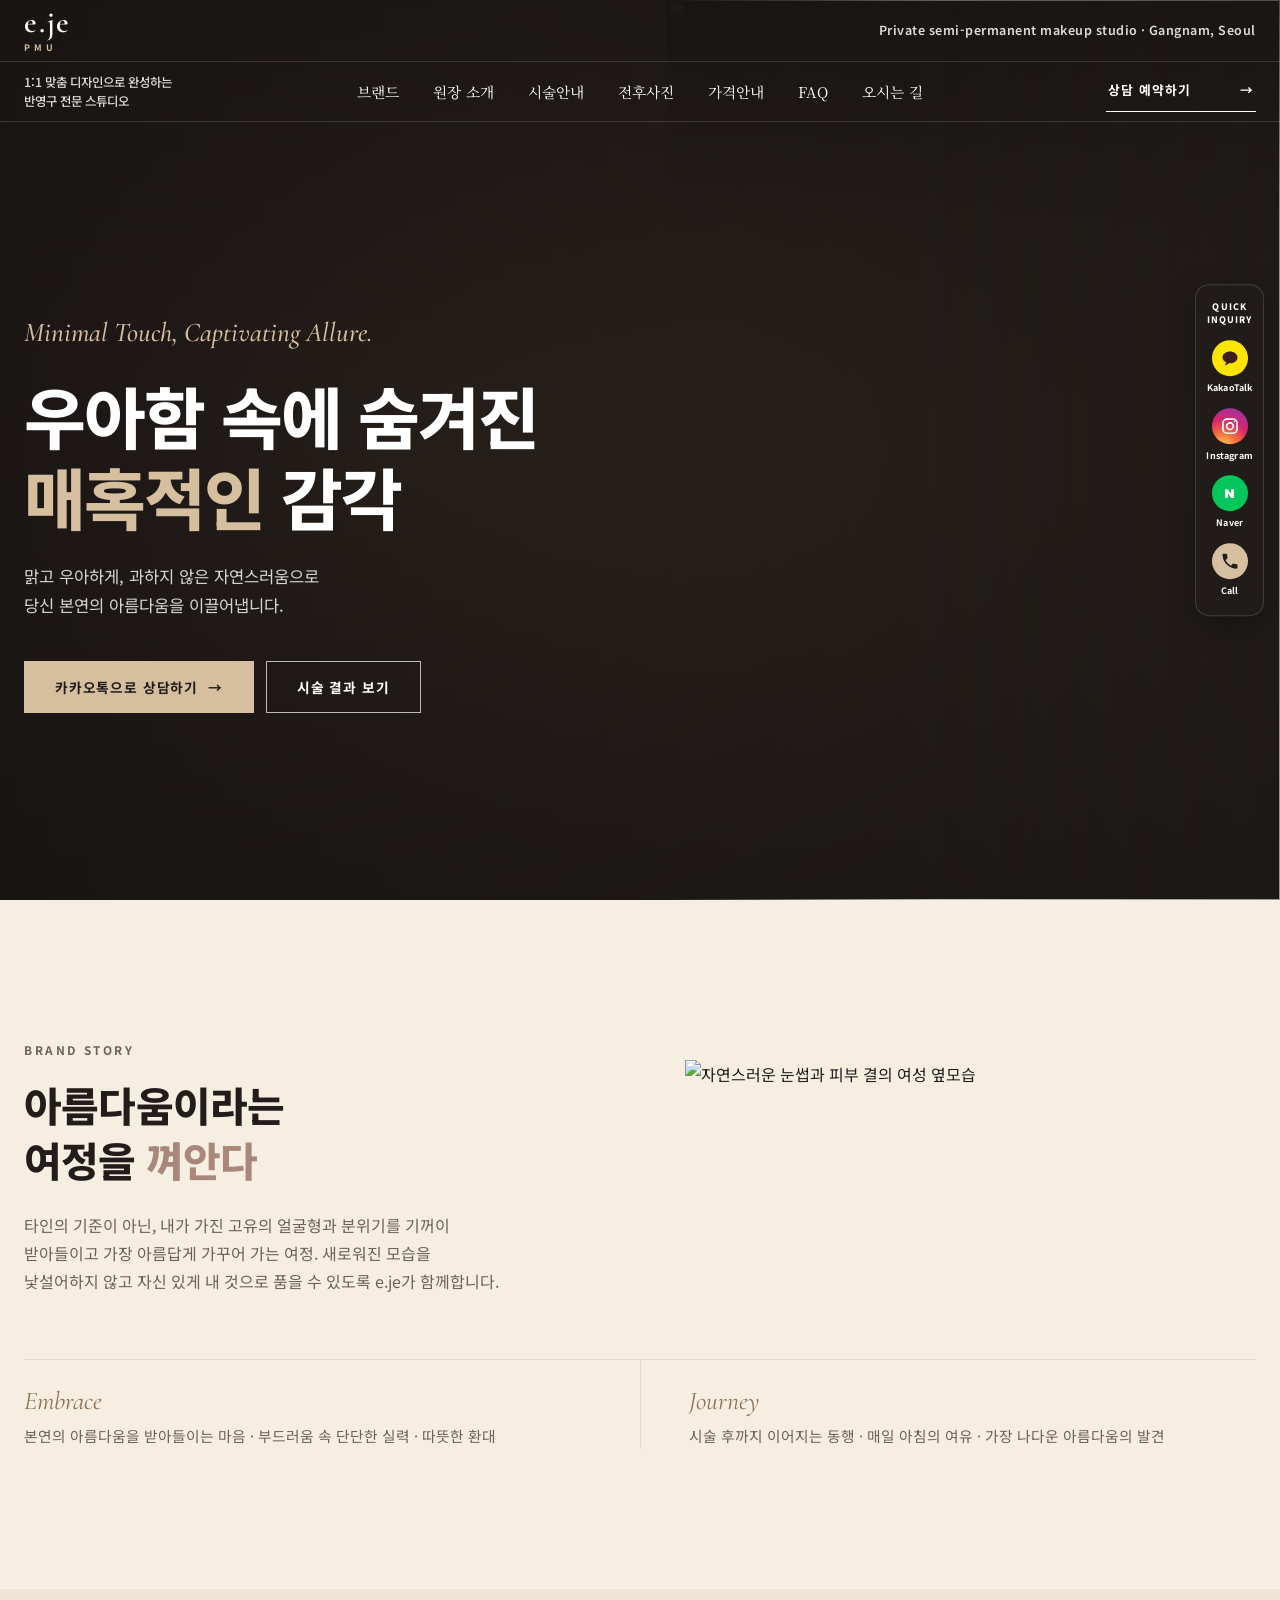
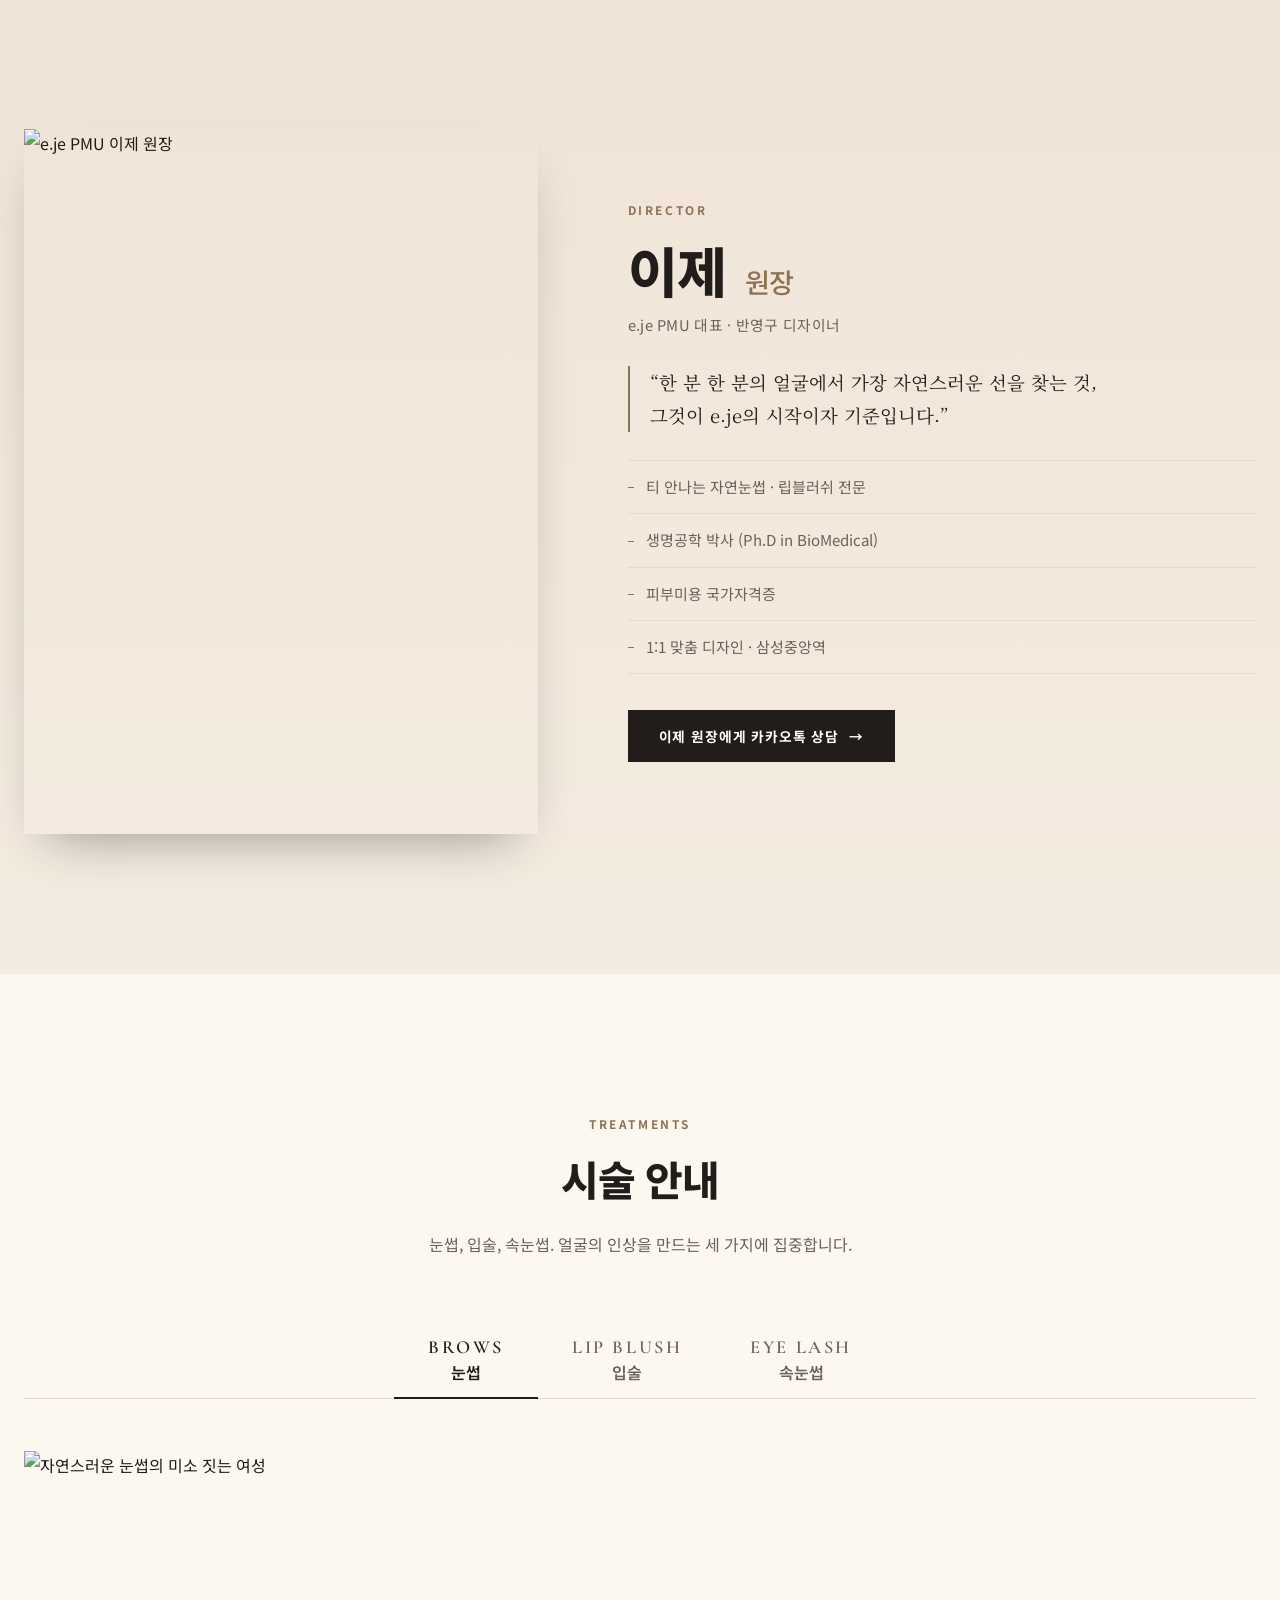
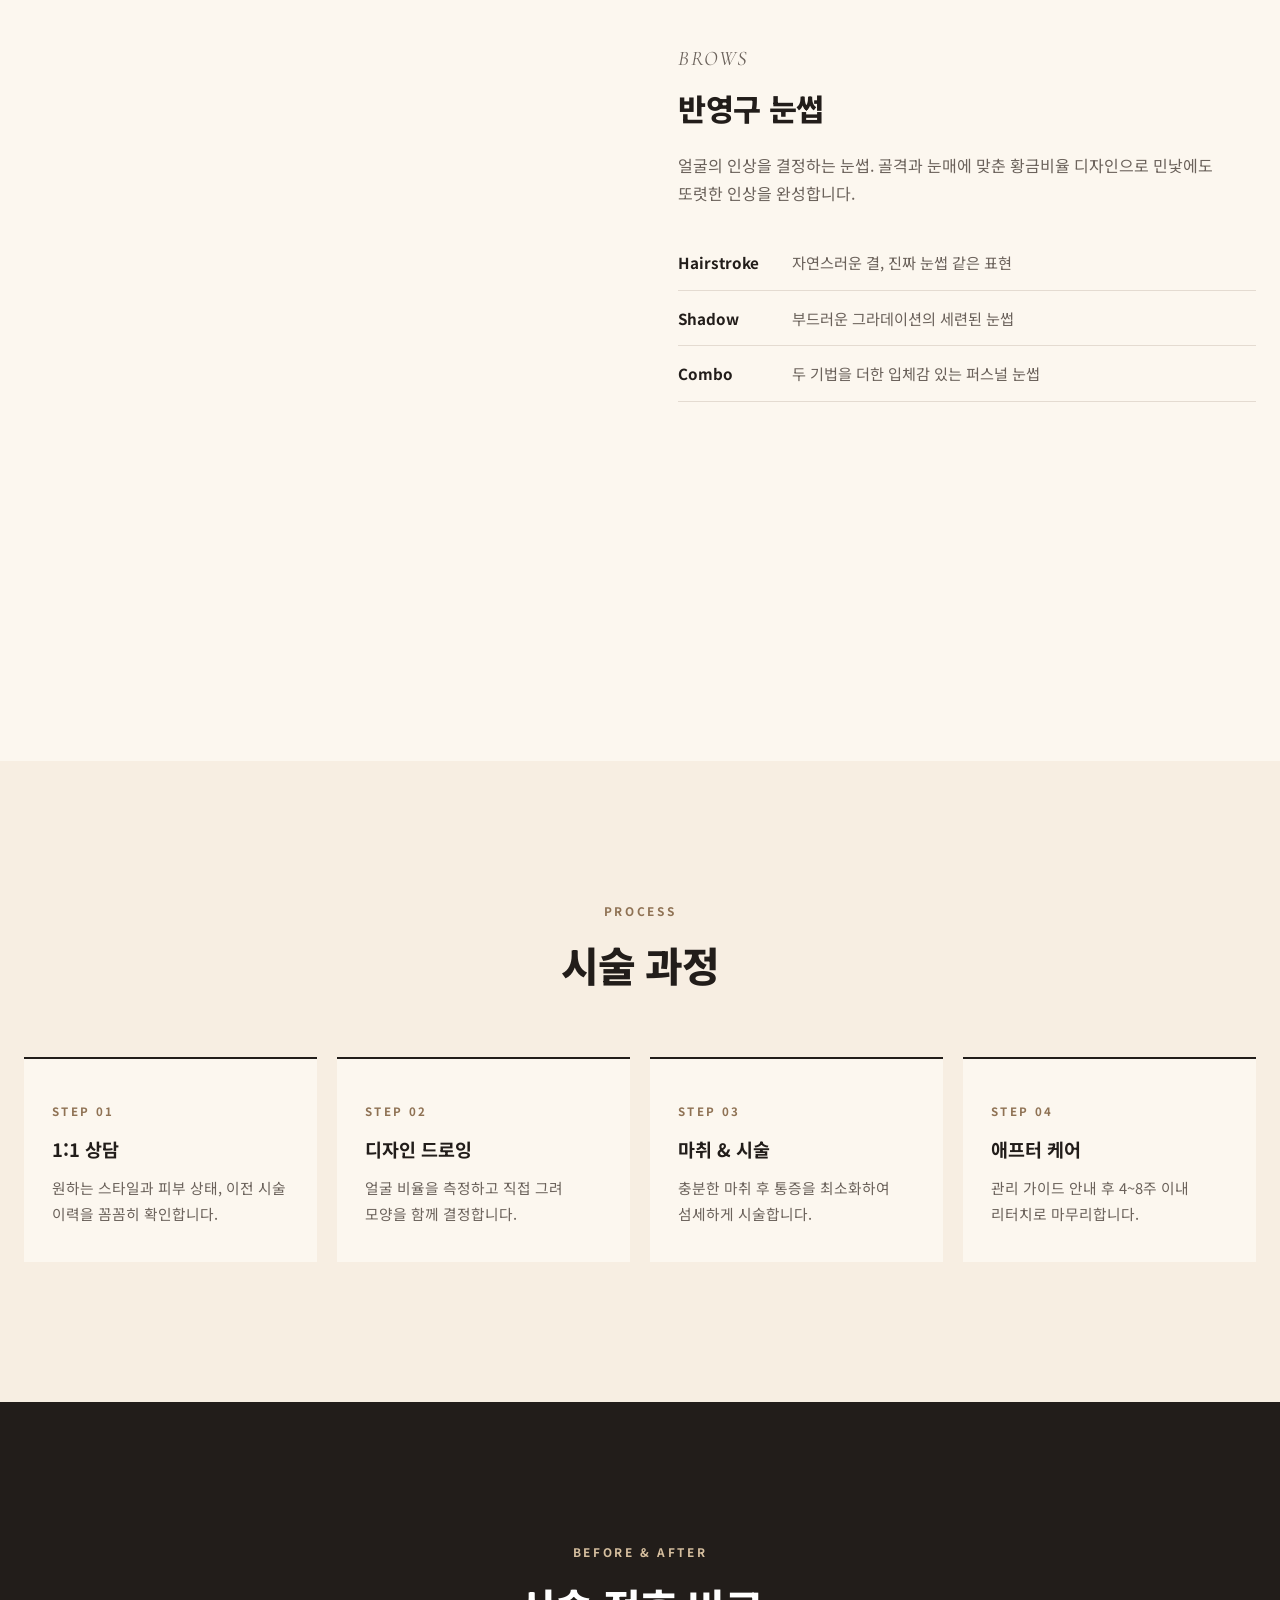
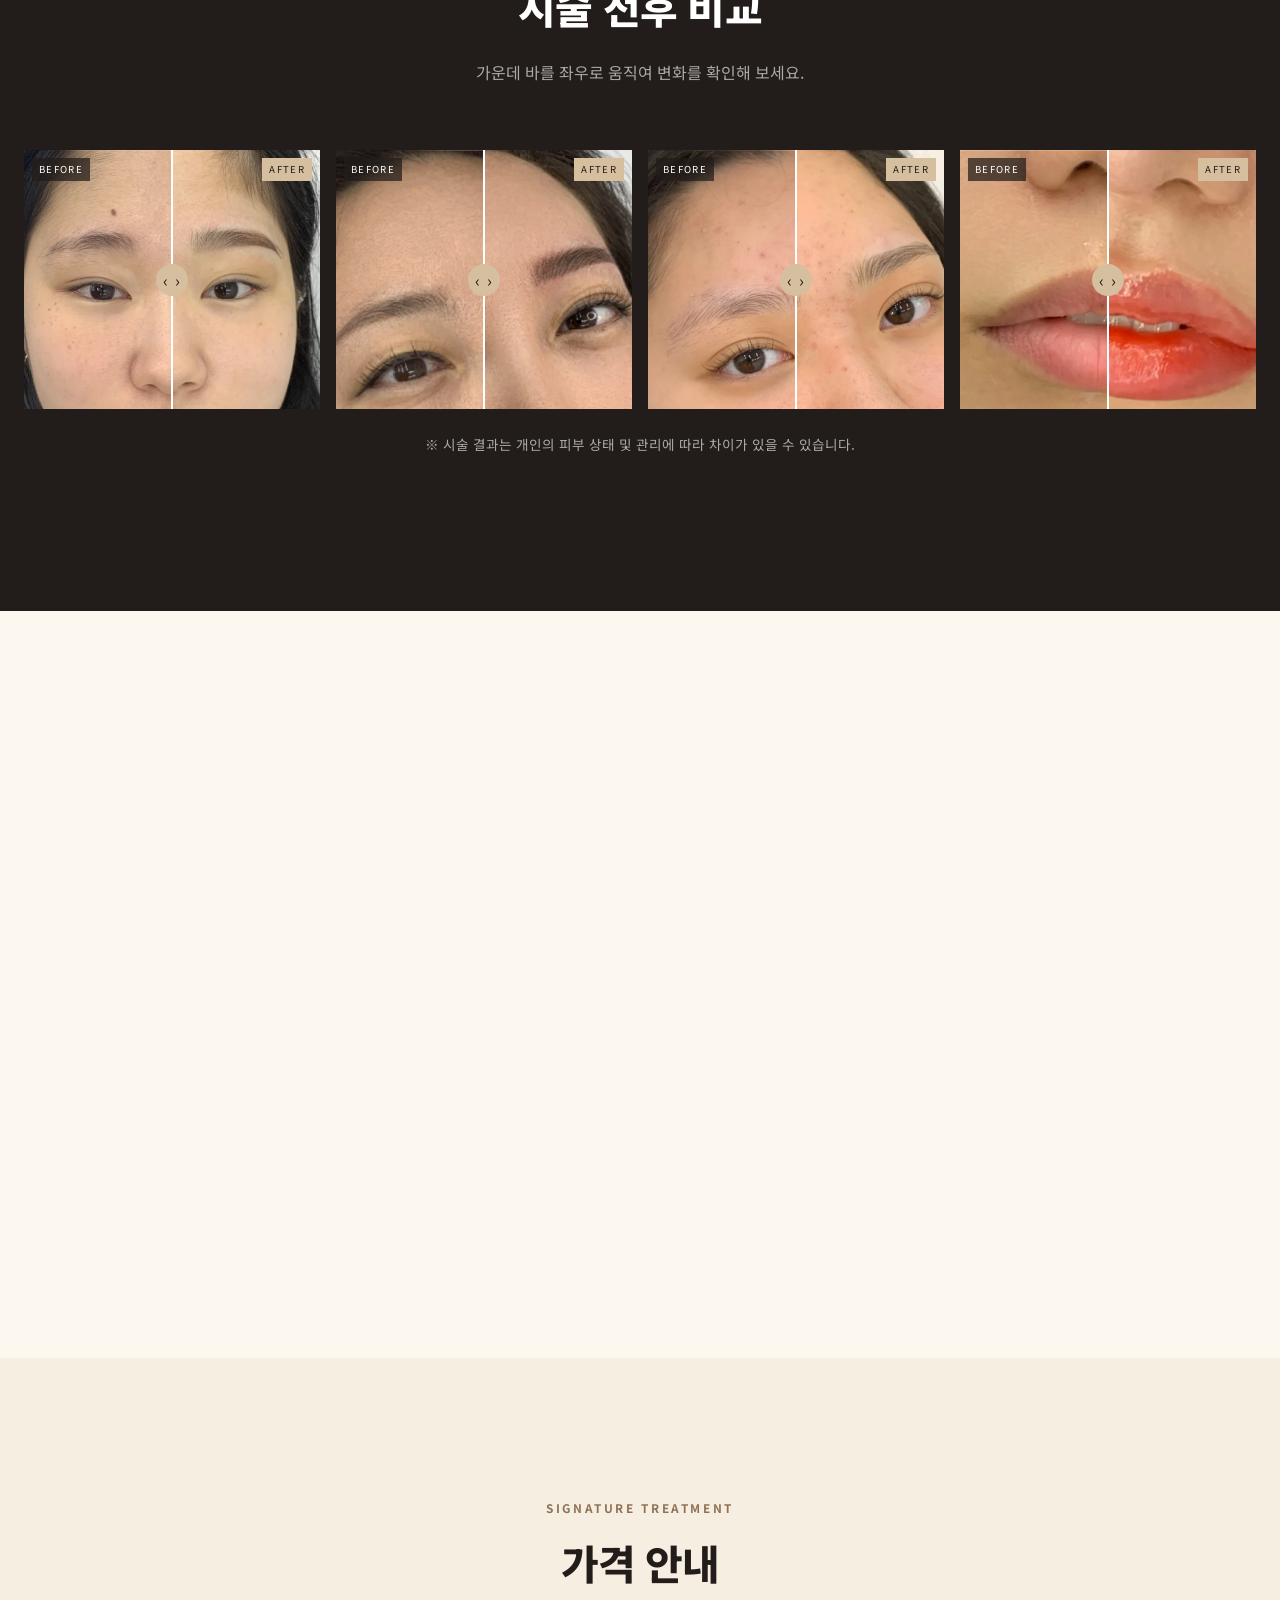
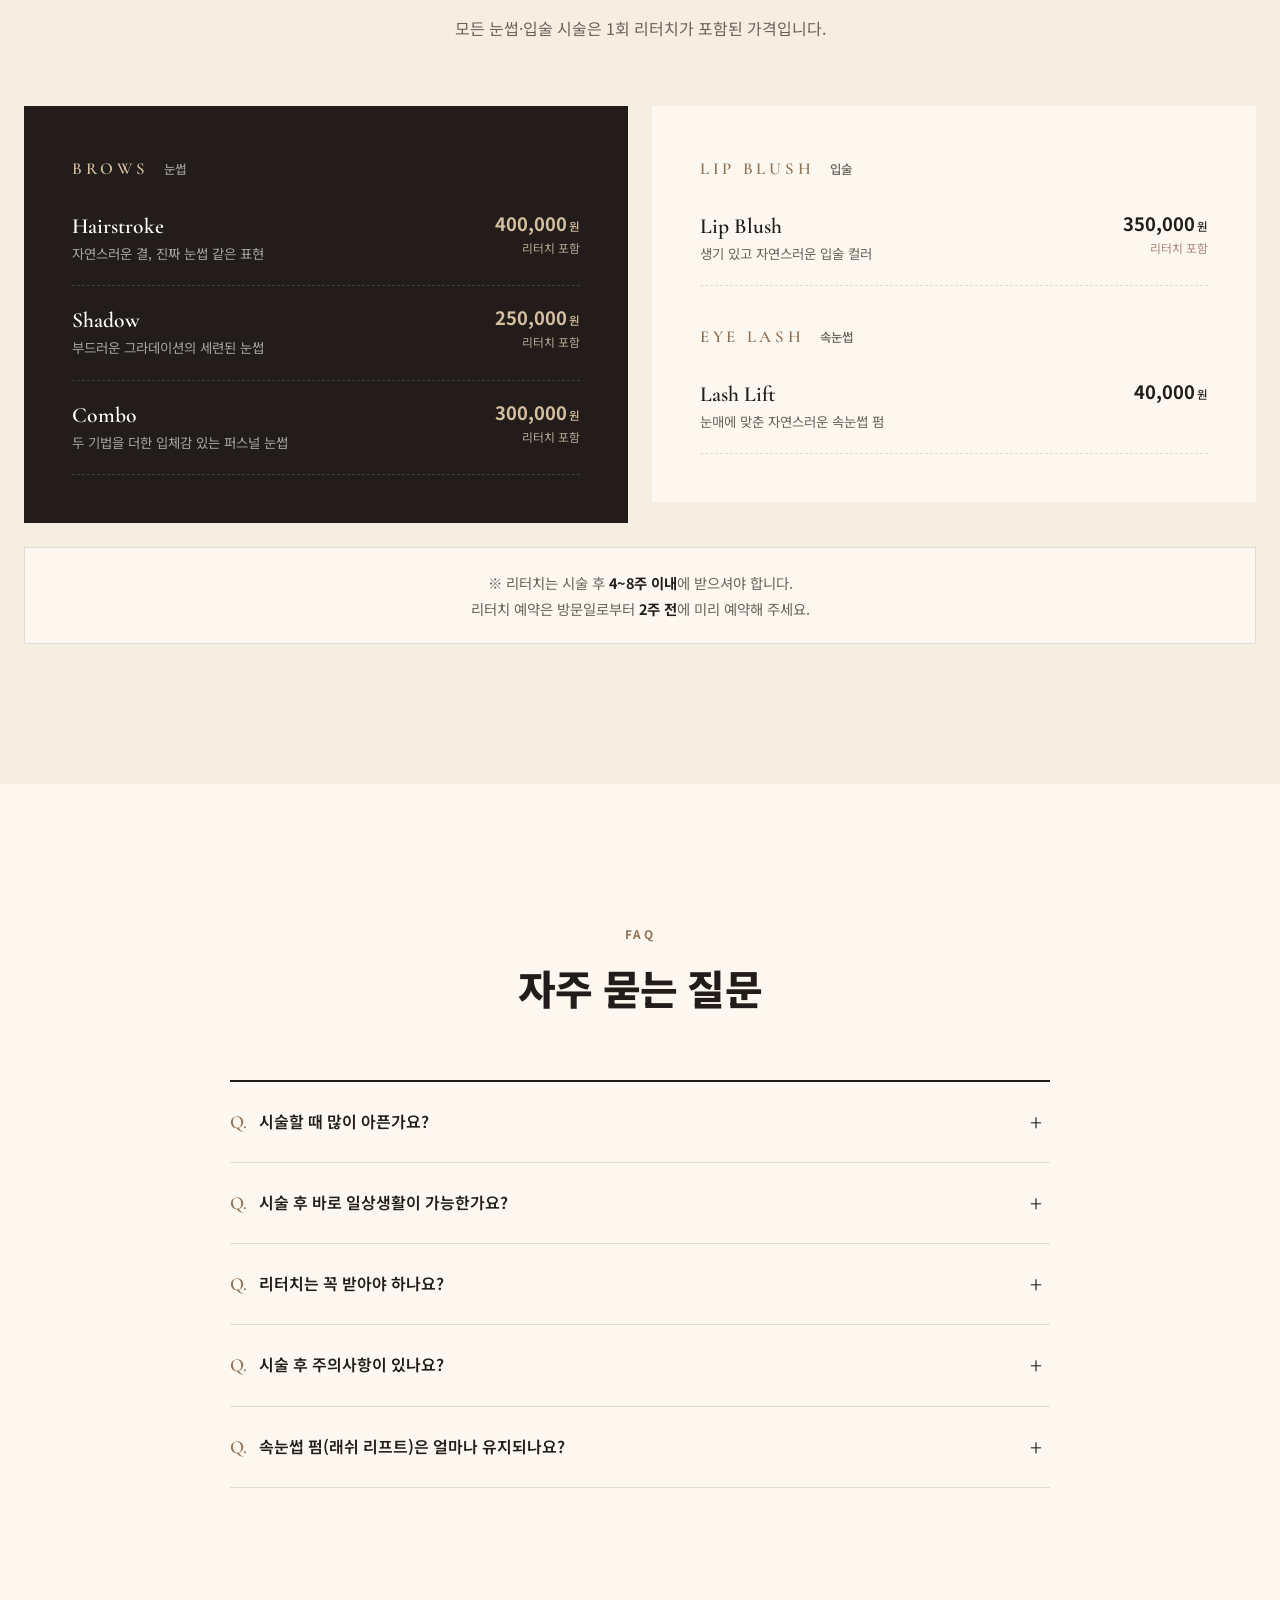
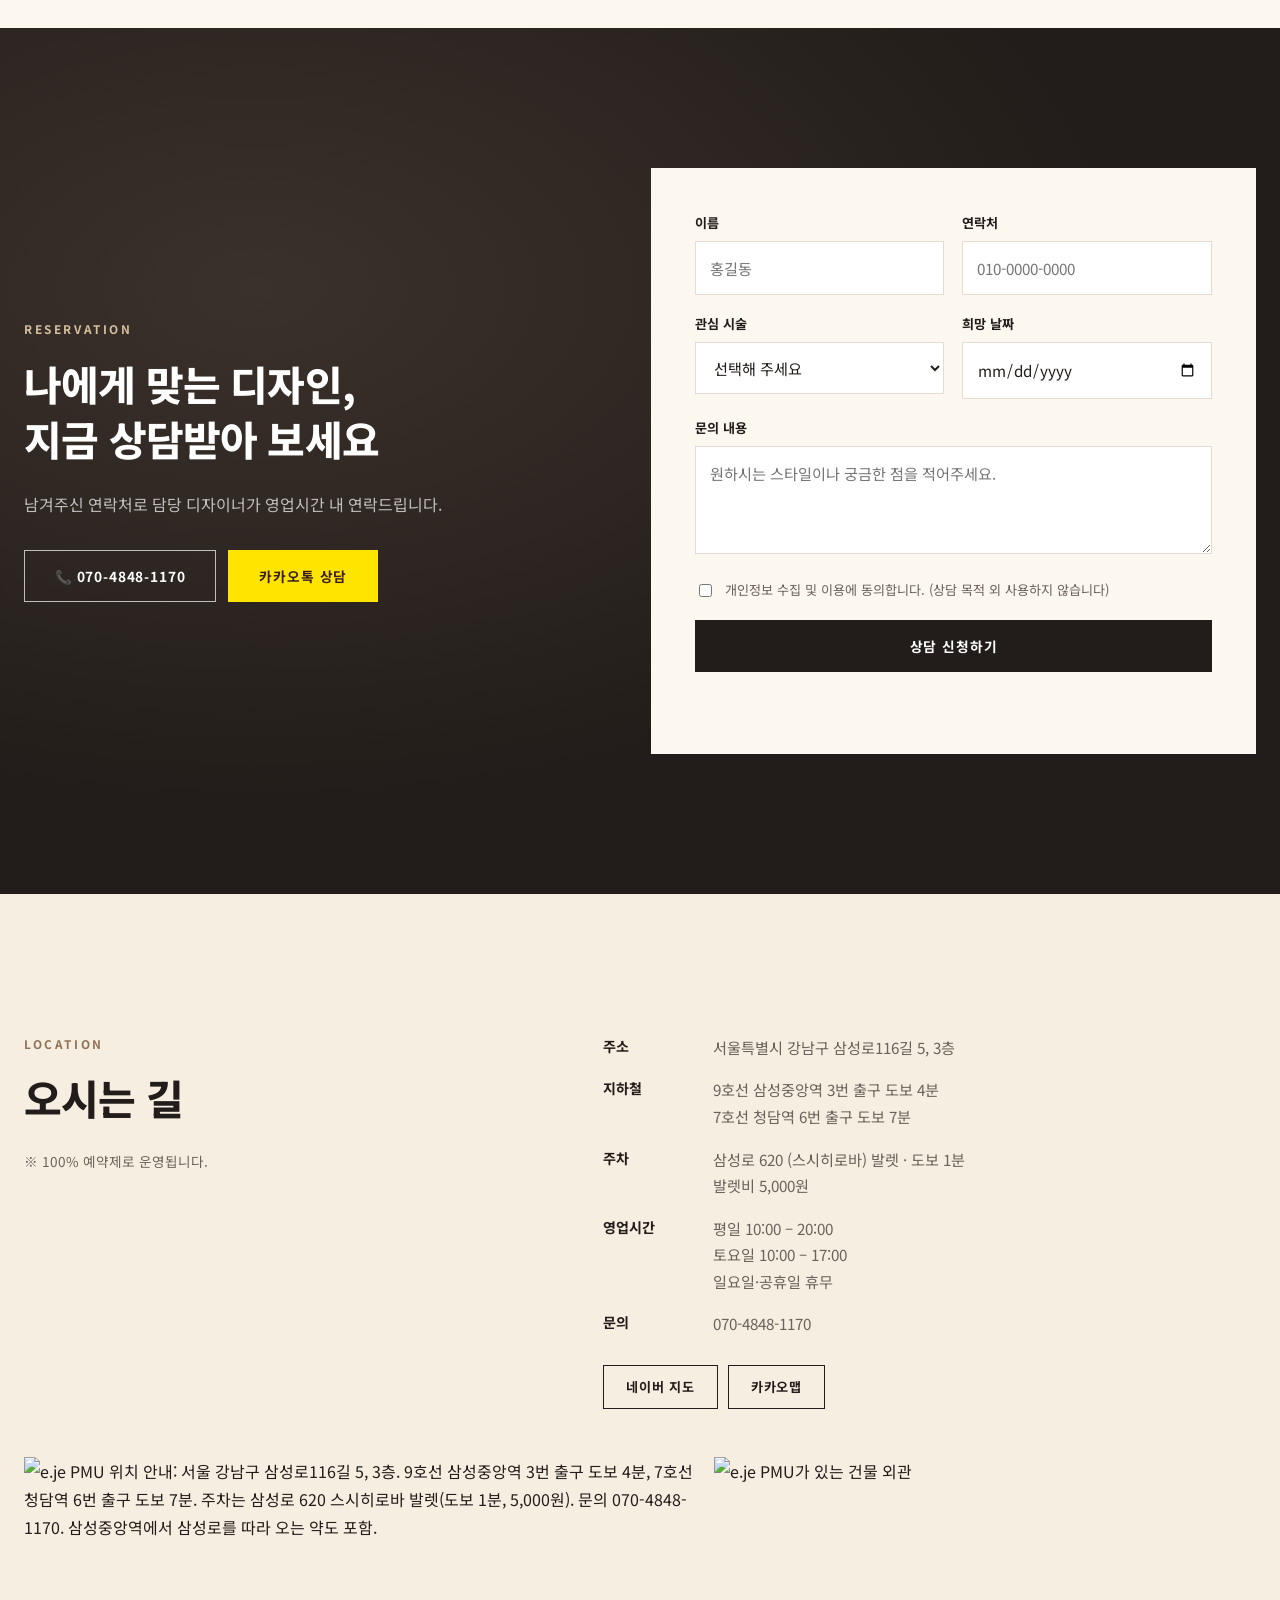
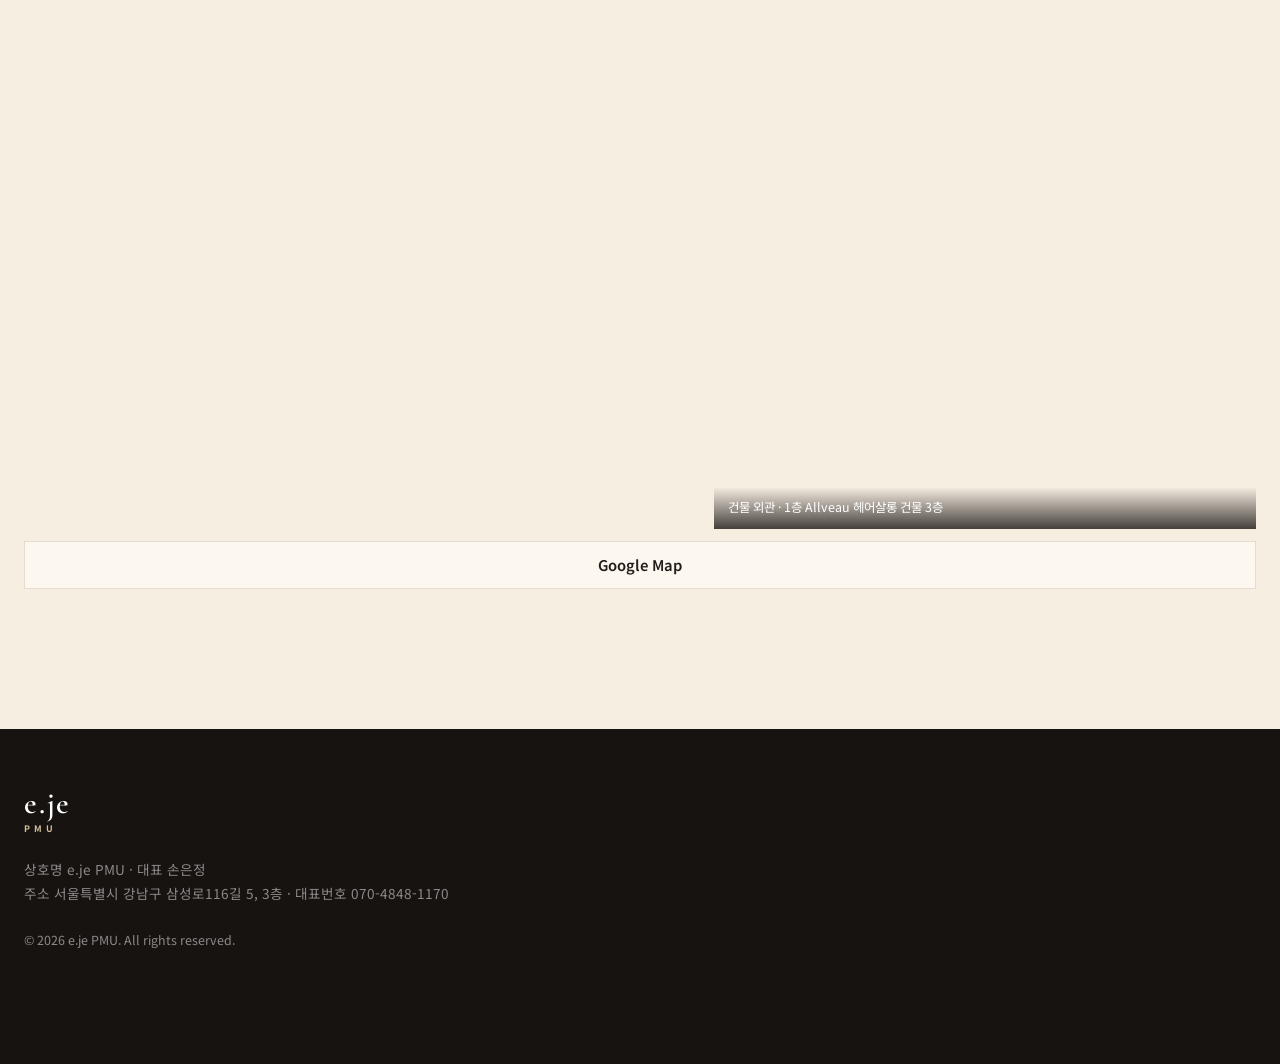
==== commit 428247af: "Show before/after sliders smaller in a single row Co-Authored-By: Claude Opus 5.5 <noreply@anthropic" ====
--- a/index.html
+++ b/index.html
@@ -11,7 +11,7 @@
   <link rel="preconnect" href="https://fonts.gstatic.com" crossorigin>
   <link href="https://fonts.googleapis.com/css2?family=Cormorant+Garamond:ital,wght@0,400;0,500;0,600;1,400&family=Noto+Serif+KR:wght@400;500;600&family=Noto+Sans+KR:wght@400;500;700;800&display=swap" rel="stylesheet">
   <link href="https://cdn.jsdelivr.net/gh/orioncactus/pretendard@v1.3.9/dist/web/static/pretendard.min.css" rel="stylesheet">
-  <link rel="stylesheet" href="assets/css/style.css?v=20261014b">
+  <link rel="stylesheet" href="assets/css/style.css?v=20261014c">
 </head>
 <body>
 
@@ -470,6 +470,6 @@
     <a href="#reserve" class="mobile-cta__main">무료 상담 예약</a>
   </div>
 
-  <script src="assets/js/main.js?v=20261014b"></script>
+  <script src="assets/js/main.js?v=20261014c"></script>
 </body>
 </html>
--- a/assets/css/style.css
+++ b/assets/css/style.css
@@ -264,26 +264,26 @@
 .process__list p { color: var(--ink-soft); font-size: .92rem; margin: 0; }
 
 /* ---------- Before / After ---------- */
-.ba-grid { display: grid; grid-template-columns: repeat(2, 1fr); gap: 24px; max-width: 1000px; margin-inline: auto; }
+.ba-grid { display: grid; grid-template-columns: repeat(4, 1fr); gap: 16px; }
 .ba { margin: 0; }
 .ba__wrap { position: relative; aspect-ratio: 8 / 7; max-width: 100%; overflow: hidden; --pos: 50%; user-select: none; }
 .ba__after, .ba__before { position: absolute; inset: 0; }
 .ba__before { clip-path: inset(0 calc(100% - var(--pos)) 0 0); }
 .ba__after img, .ba__before img { display: block; width: 100%; height: 100%; object-fit: cover; pointer-events: none; }
 .ba__before span, .ba__after span {
-  position: absolute; top: 12px; padding: 4px 10px; font-size: .72rem; letter-spacing: .16em;
+  position: absolute; top: 8px; padding: 3px 7px; font-size: .6rem; letter-spacing: .14em;
   background: rgba(34,29,26,.72); color: var(--white);
 }
 .ba__after span { background: var(--sand); color: var(--espresso); }
-.ba__before span { left: 16px; }
-.ba__after span { right: 16px; }
+.ba__before span { left: 8px; }
+.ba__after span { right: 8px; }
 .ba__handle {
   position: absolute; top: 0; bottom: 0; left: var(--pos);
   width: 2px; background: var(--white); transform: translateX(-50%); pointer-events: none;
 }
 .ba__handle::after {
   content: "‹ ›"; position: absolute; top: 50%; left: 50%; transform: translate(-50%, -50%);
-  width: 44px; height: 44px; border-radius: 50%; background: var(--sand); color: var(--espresso);
+  width: 32px; height: 32px; border-radius: 50%; background: var(--sand); color: var(--espresso);
   display: grid; place-items: center; font-size: 1rem; letter-spacing: .1em;
 }
 .ba__wrap input {
@@ -478,7 +478,7 @@
   .location__visuals { grid-template-columns: 1fr; }
   .location__building { aspect-ratio: 4 / 3; }
   .location__building img { object-position: 50% 60%; }
-  .ba-grid { grid-template-columns: 1fr; max-width: 520px; margin-inline: auto; }
+  .ba-grid { grid-template-columns: repeat(2, 1fr); gap: 10px; }
   .menu { grid-template-columns: 1fr; max-width: 560px; margin-inline: auto; }
 }
 
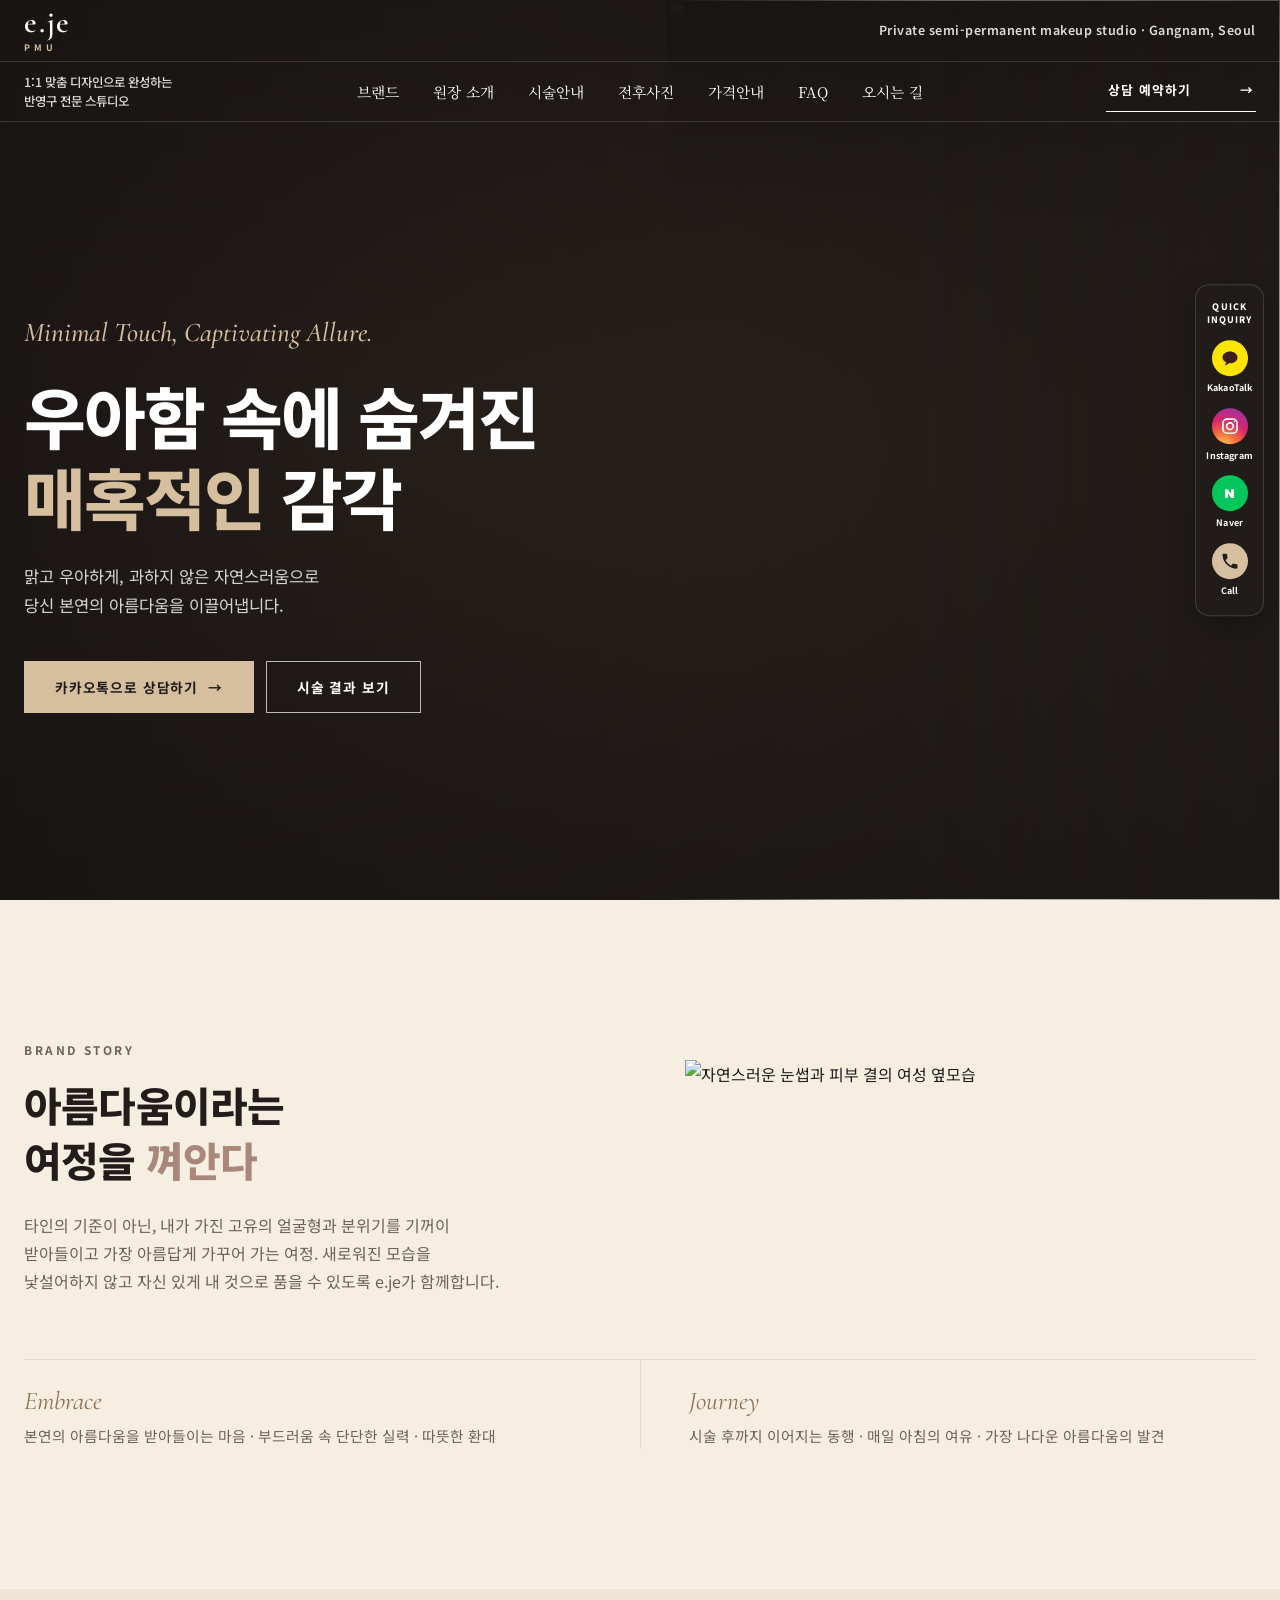
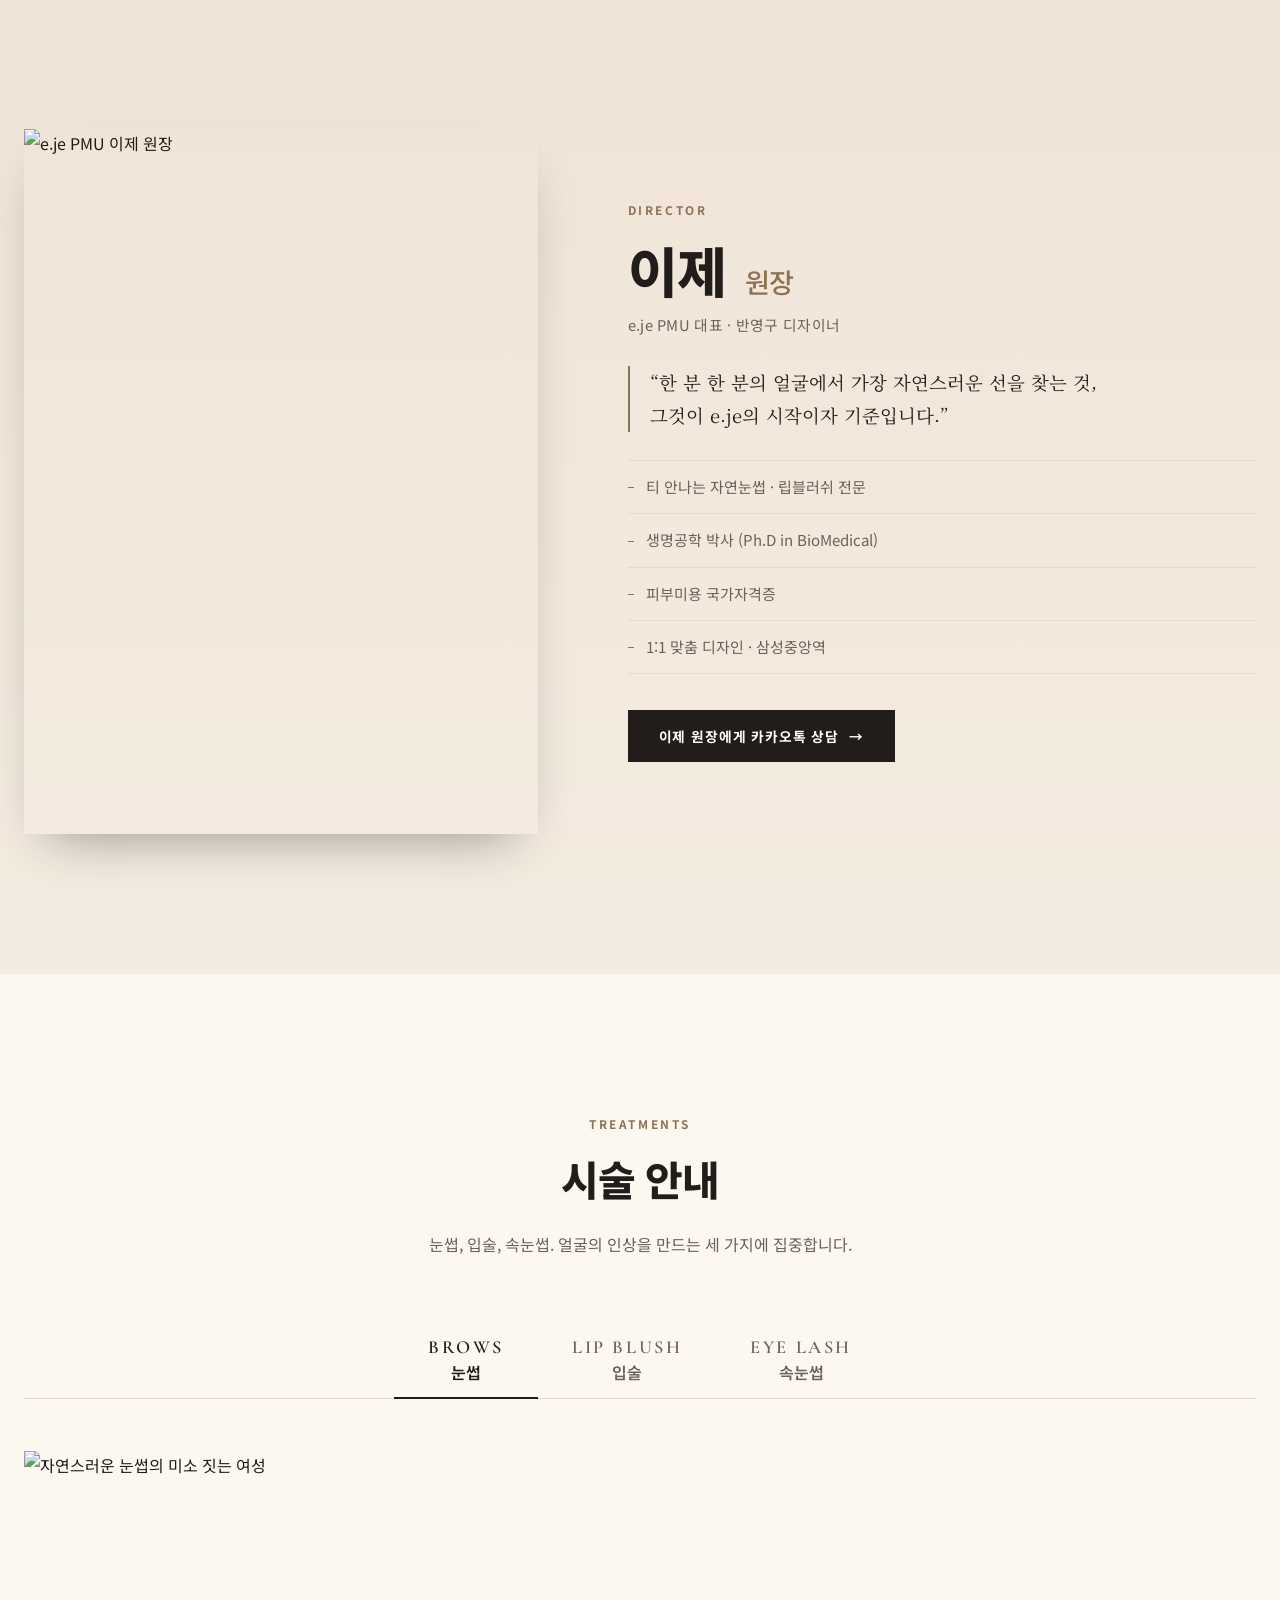
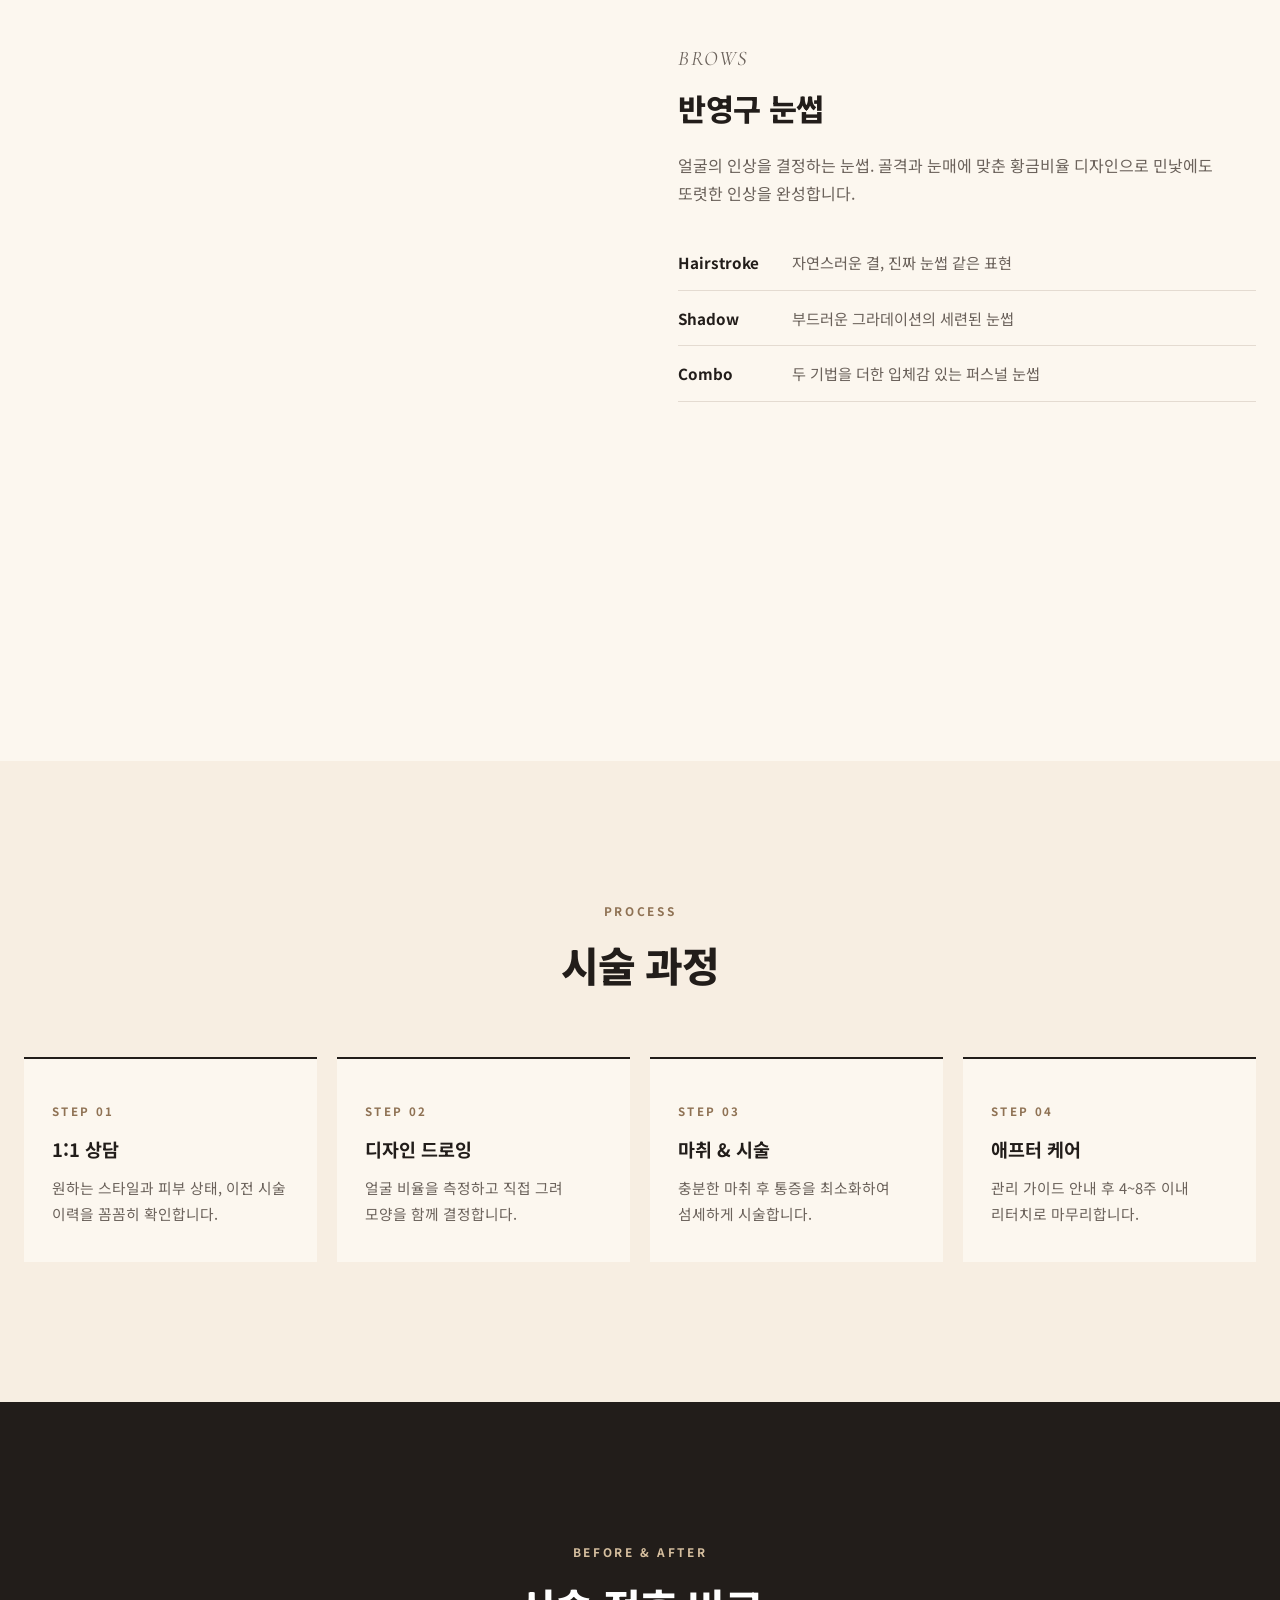
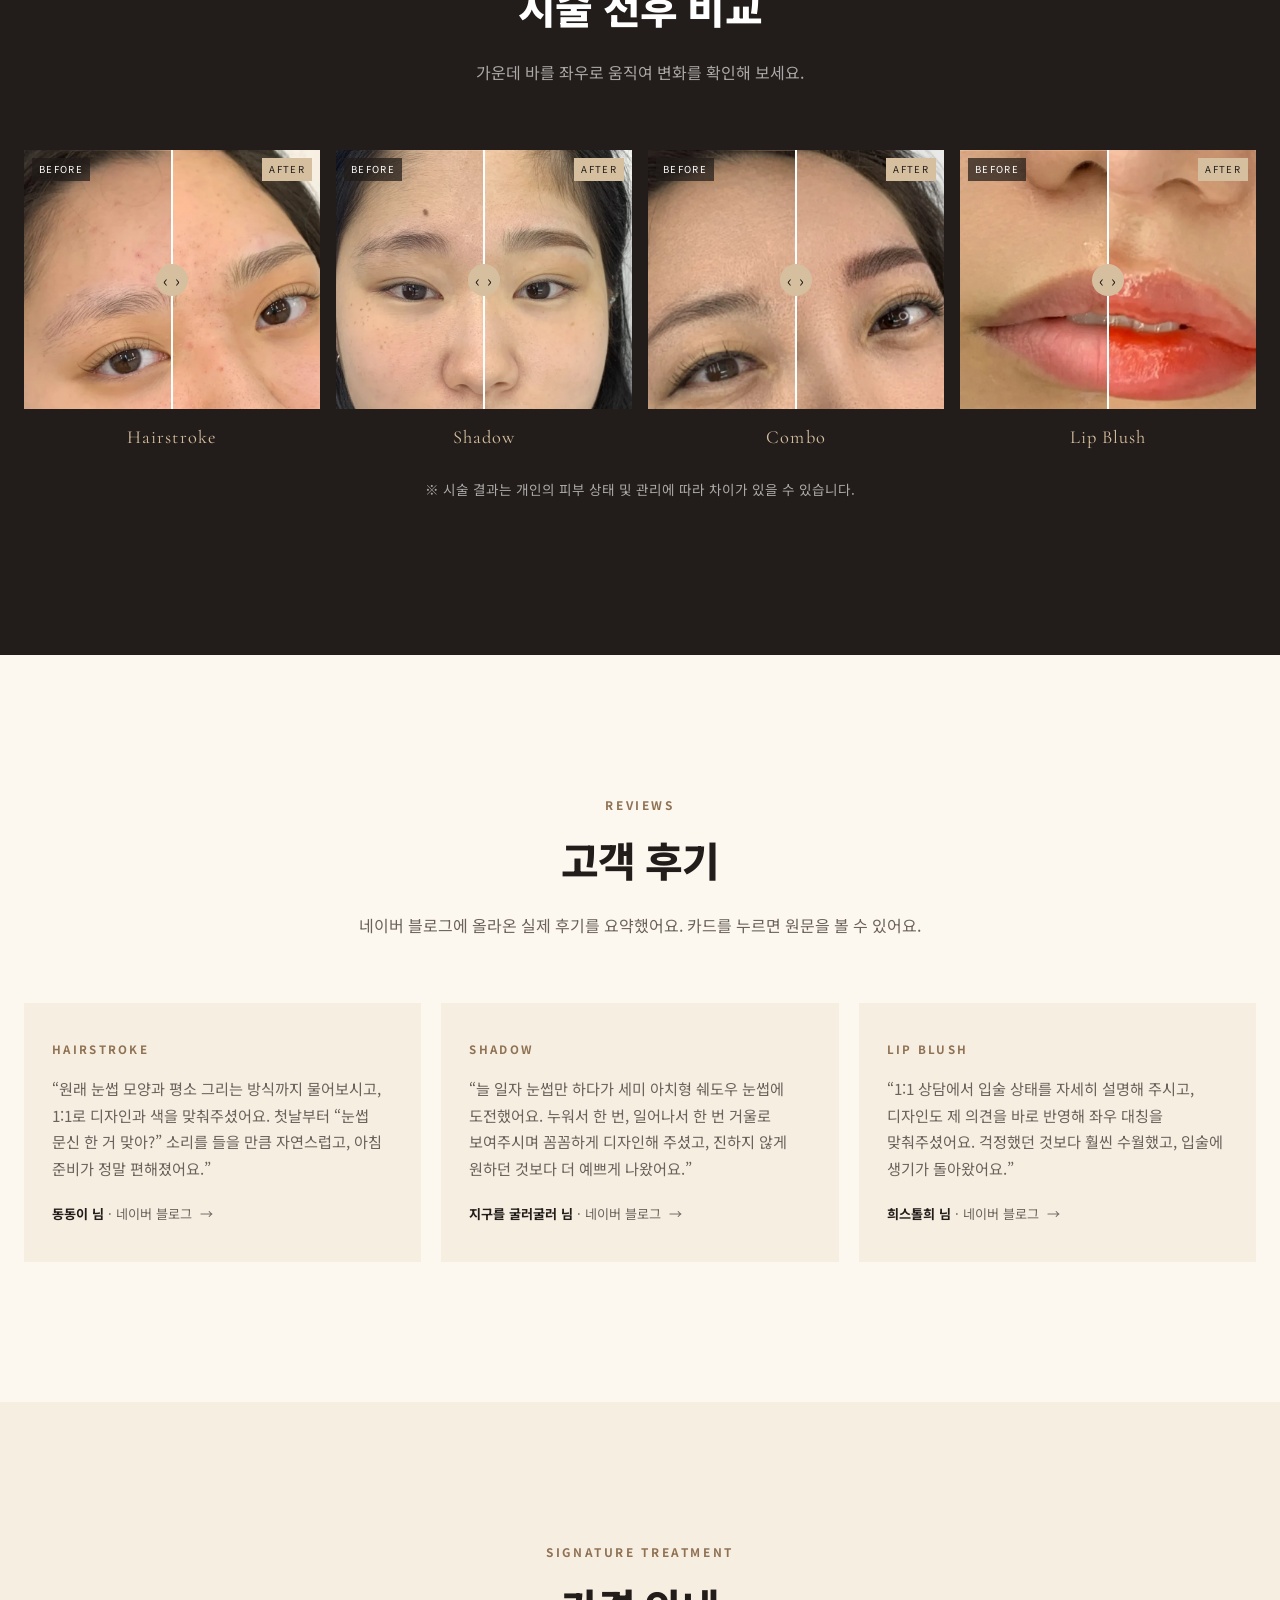
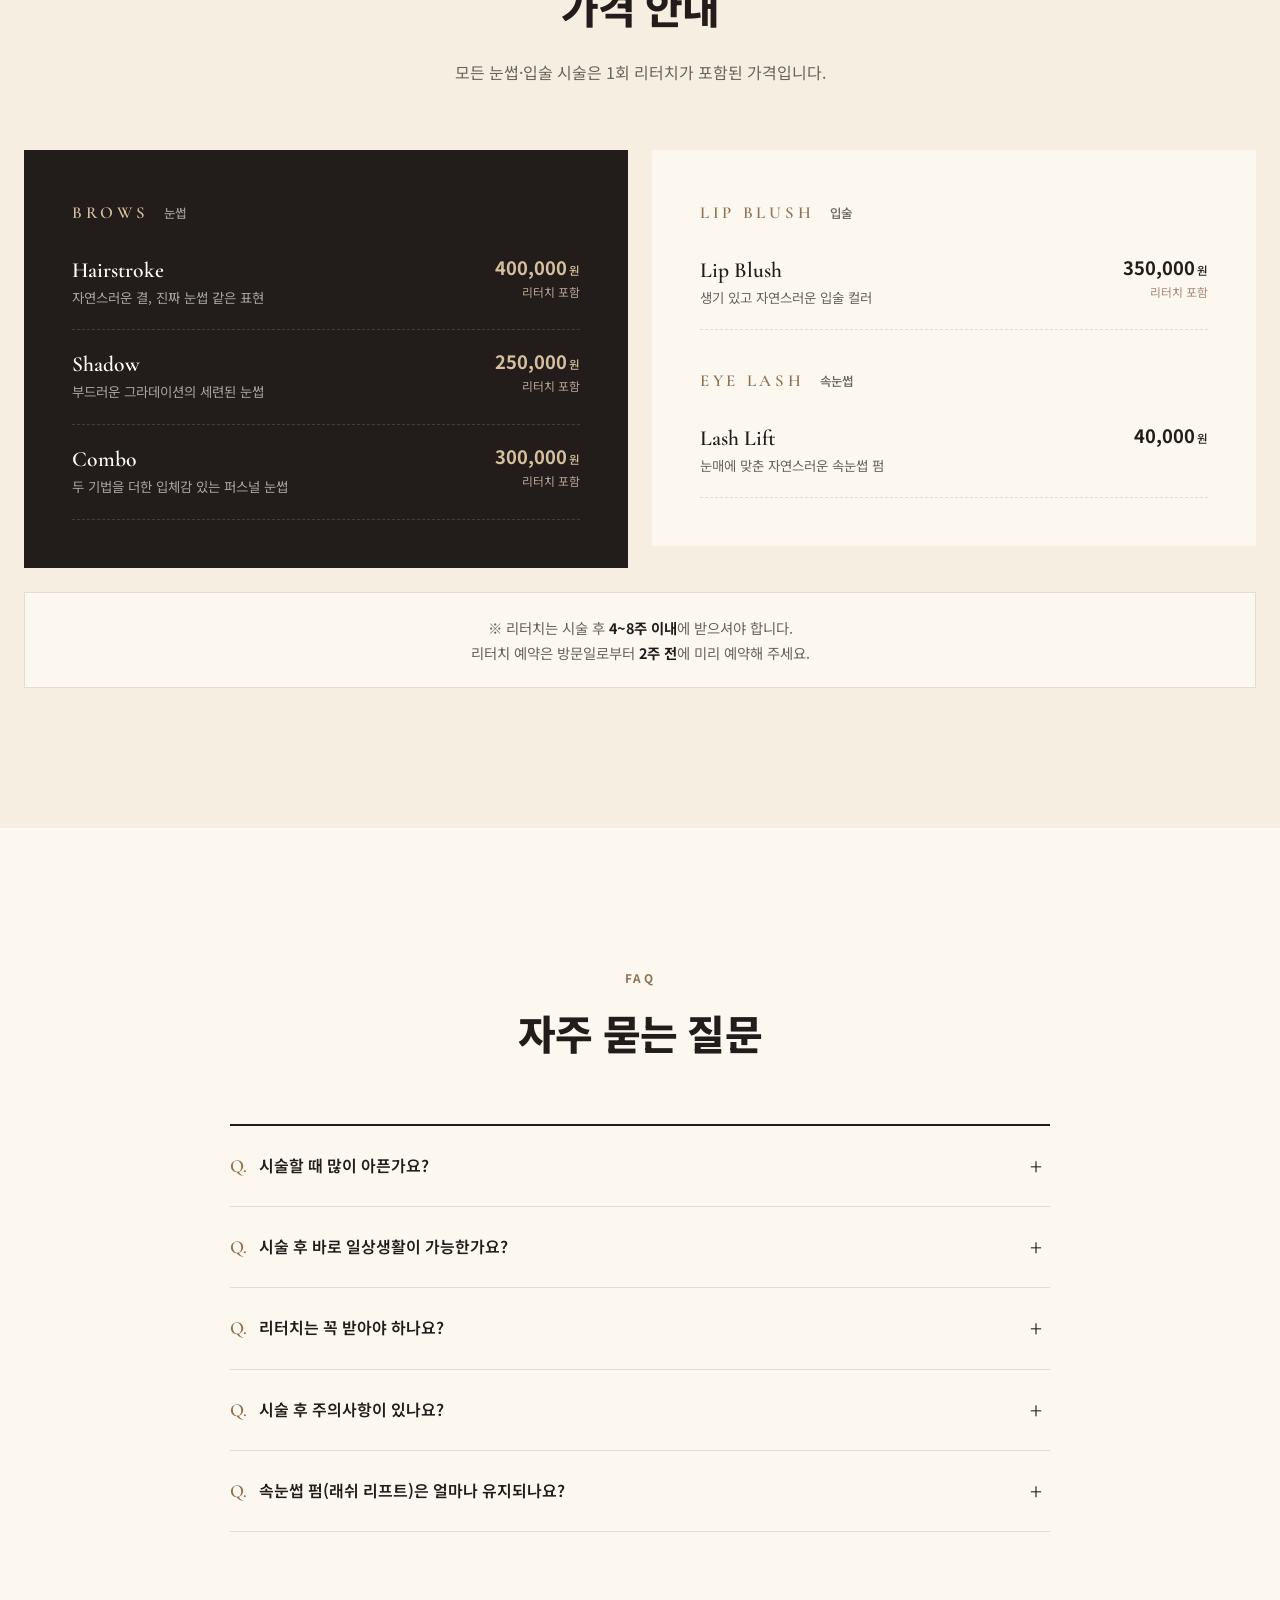
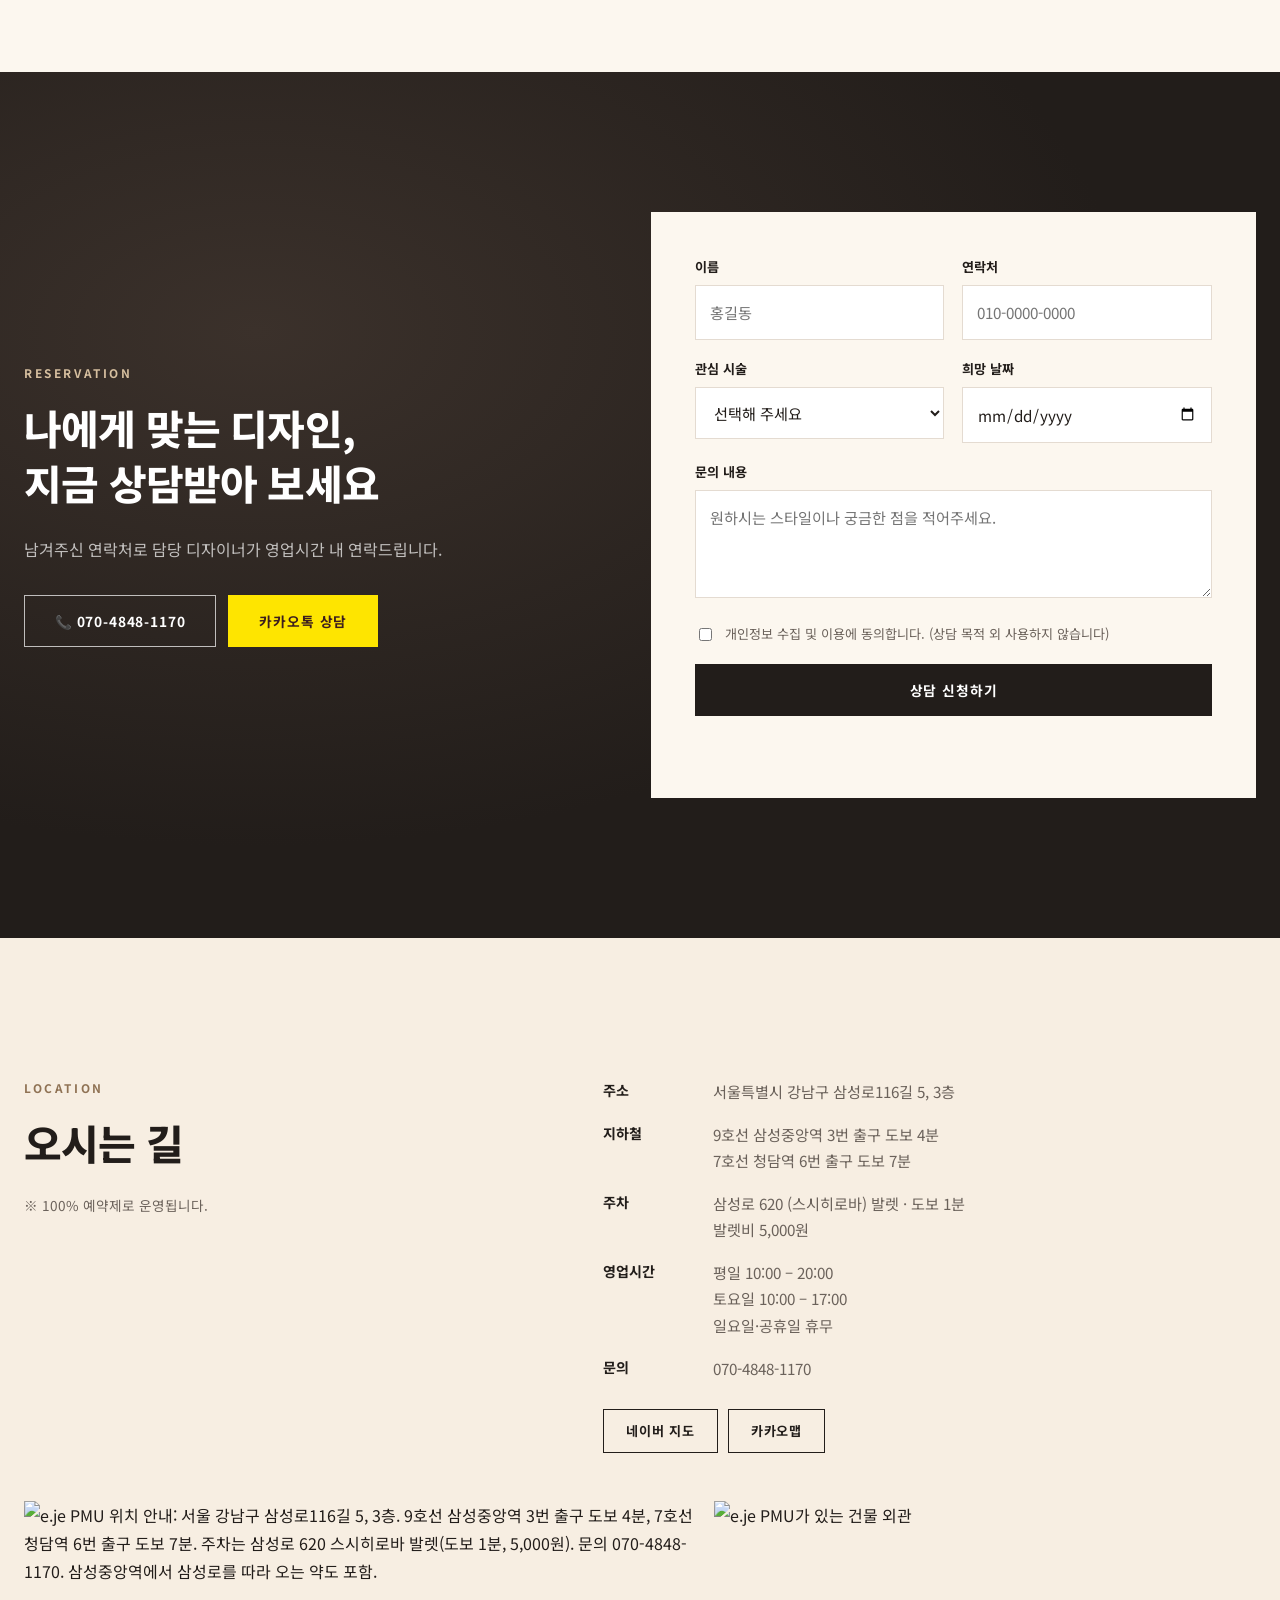
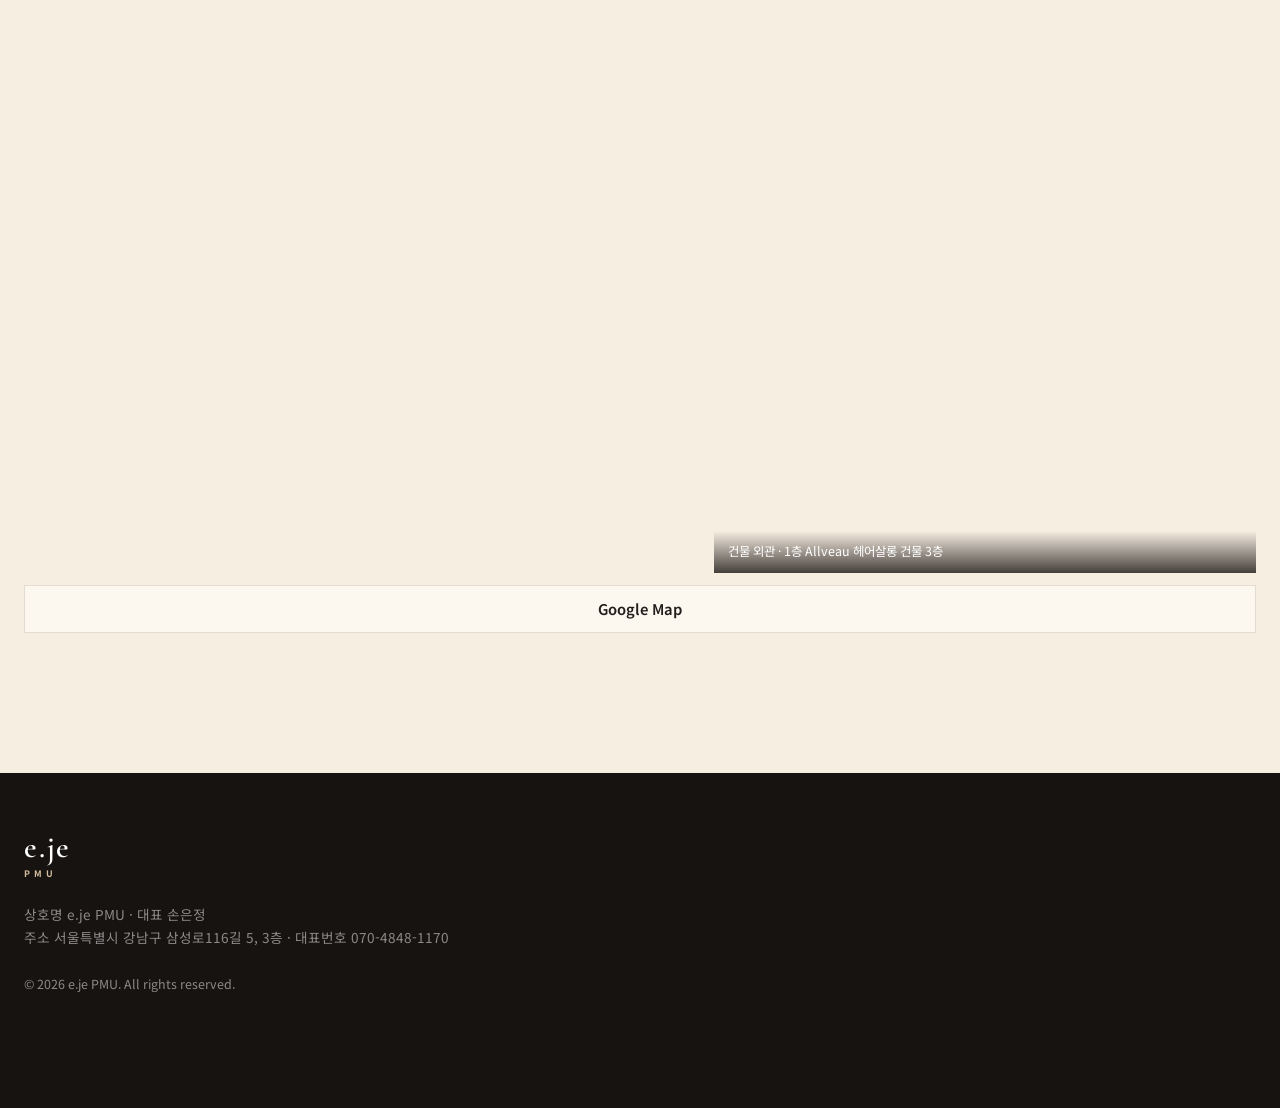
==== commit c1ea4f87: "Reorder before/after sliders and label each technique Co-Authored-By: Claude Opus 5.5 <noreply@anthr" ====
--- a/index.html
+++ b/index.html
@@ -11,7 +11,7 @@
   <link rel="preconnect" href="https://fonts.gstatic.com" crossorigin>
   <link href="https://fonts.googleapis.com/css2?family=Cormorant+Garamond:ital,wght@0,400;0,500;0,600;1,400&family=Noto+Serif+KR:wght@400;500;600&family=Noto+Sans+KR:wght@400;500;700;800&display=swap" rel="stylesheet">
   <link href="https://cdn.jsdelivr.net/gh/orioncactus/pretendard@v1.3.9/dist/web/static/pretendard.min.css" rel="stylesheet">
-  <link rel="stylesheet" href="assets/css/style.css?v=20261014c">
+  <link rel="stylesheet" href="assets/css/style.css?v=20261014d">
 </head>
 <body>
 
@@ -215,11 +215,21 @@
         <div class="ba-grid">
           <figure class="ba reveal">
             <div class="ba__wrap" data-ba>
+              <div class="ba__after"><img src="assets/img/ba-3-after.webp" alt="눈썹 시술 후" width="800" height="700" loading="lazy" draggable="false"><span>AFTER</span></div>
+              <div class="ba__before"><img src="assets/img/ba-3-before.webp" alt="눈썹 시술 전" width="800" height="700" loading="lazy" draggable="false"><span>BEFORE</span></div>
+              <input type="range" min="0" max="100" value="50" aria-label="전후 비교 슬라이더">
+              <div class="ba__handle"></div>
+            </div>
+            <figcaption>Hairstroke</figcaption>
+          </figure>
+          <figure class="ba reveal">
+            <div class="ba__wrap" data-ba>
               <div class="ba__after"><img src="assets/img/ba-shadow-after.webp" alt="눈썹 시술 후" width="800" height="700" loading="lazy" draggable="false"><span>AFTER</span></div>
               <div class="ba__before"><img src="assets/img/ba-shadow-before.webp" alt="눈썹 시술 전" width="800" height="700" loading="lazy" draggable="false"><span>BEFORE</span></div>
               <input type="range" min="0" max="100" value="50" aria-label="전후 비교 슬라이더">
               <div class="ba__handle"></div>
             </div>
+            <figcaption>Shadow</figcaption>
           </figure>
           <figure class="ba reveal">
             <div class="ba__wrap" data-ba>
@@ -228,14 +238,7 @@
               <input type="range" min="0" max="100" value="50" aria-label="전후 비교 슬라이더">
               <div class="ba__handle"></div>
             </div>
-          </figure>
-          <figure class="ba reveal">
-            <div class="ba__wrap" data-ba>
-              <div class="ba__after"><img src="assets/img/ba-3-after.webp" alt="눈썹 시술 후" width="800" height="700" loading="lazy" draggable="false"><span>AFTER</span></div>
-              <div class="ba__before"><img src="assets/img/ba-3-before.webp" alt="눈썹 시술 전" width="800" height="700" loading="lazy" draggable="false"><span>BEFORE</span></div>
-              <input type="range" min="0" max="100" value="50" aria-label="전후 비교 슬라이더">
-              <div class="ba__handle"></div>
-            </div>
+            <figcaption>Combo</figcaption>
           </figure>
           <figure class="ba reveal">
             <div class="ba__wrap" data-ba>
@@ -244,6 +247,7 @@
               <input type="range" min="0" max="100" value="50" aria-label="전후 비교 슬라이더">
               <div class="ba__handle"></div>
             </div>
+            <figcaption>Lip Blush</figcaption>
           </figure>
         </div>
         <p class="notice">※ 시술 결과는 개인의 피부 상태 및 관리에 따라 차이가 있을 수 있습니다.</p>
@@ -470,6 +474,6 @@
     <a href="#reserve" class="mobile-cta__main">무료 상담 예약</a>
   </div>
 
-  <script src="assets/js/main.js?v=20261014c"></script>
+  <script src="assets/js/main.js?v=20261014d"></script>
 </body>
 </html>
--- a/assets/css/style.css
+++ b/assets/css/style.css
@@ -290,6 +290,7 @@
   position: absolute; inset: 0; width: 100%; height: 100%; margin: 0;
   opacity: 0; cursor: ew-resize; z-index: 2;
 }
+.ba figcaption { margin-top: 12px; text-align: center; font-family: var(--serif-en); font-size: 1.15rem; letter-spacing: .06em; color: var(--sand); }
 .gallery .notice { text-align: center; }
 
 /* ---------- Reviews ---------- */
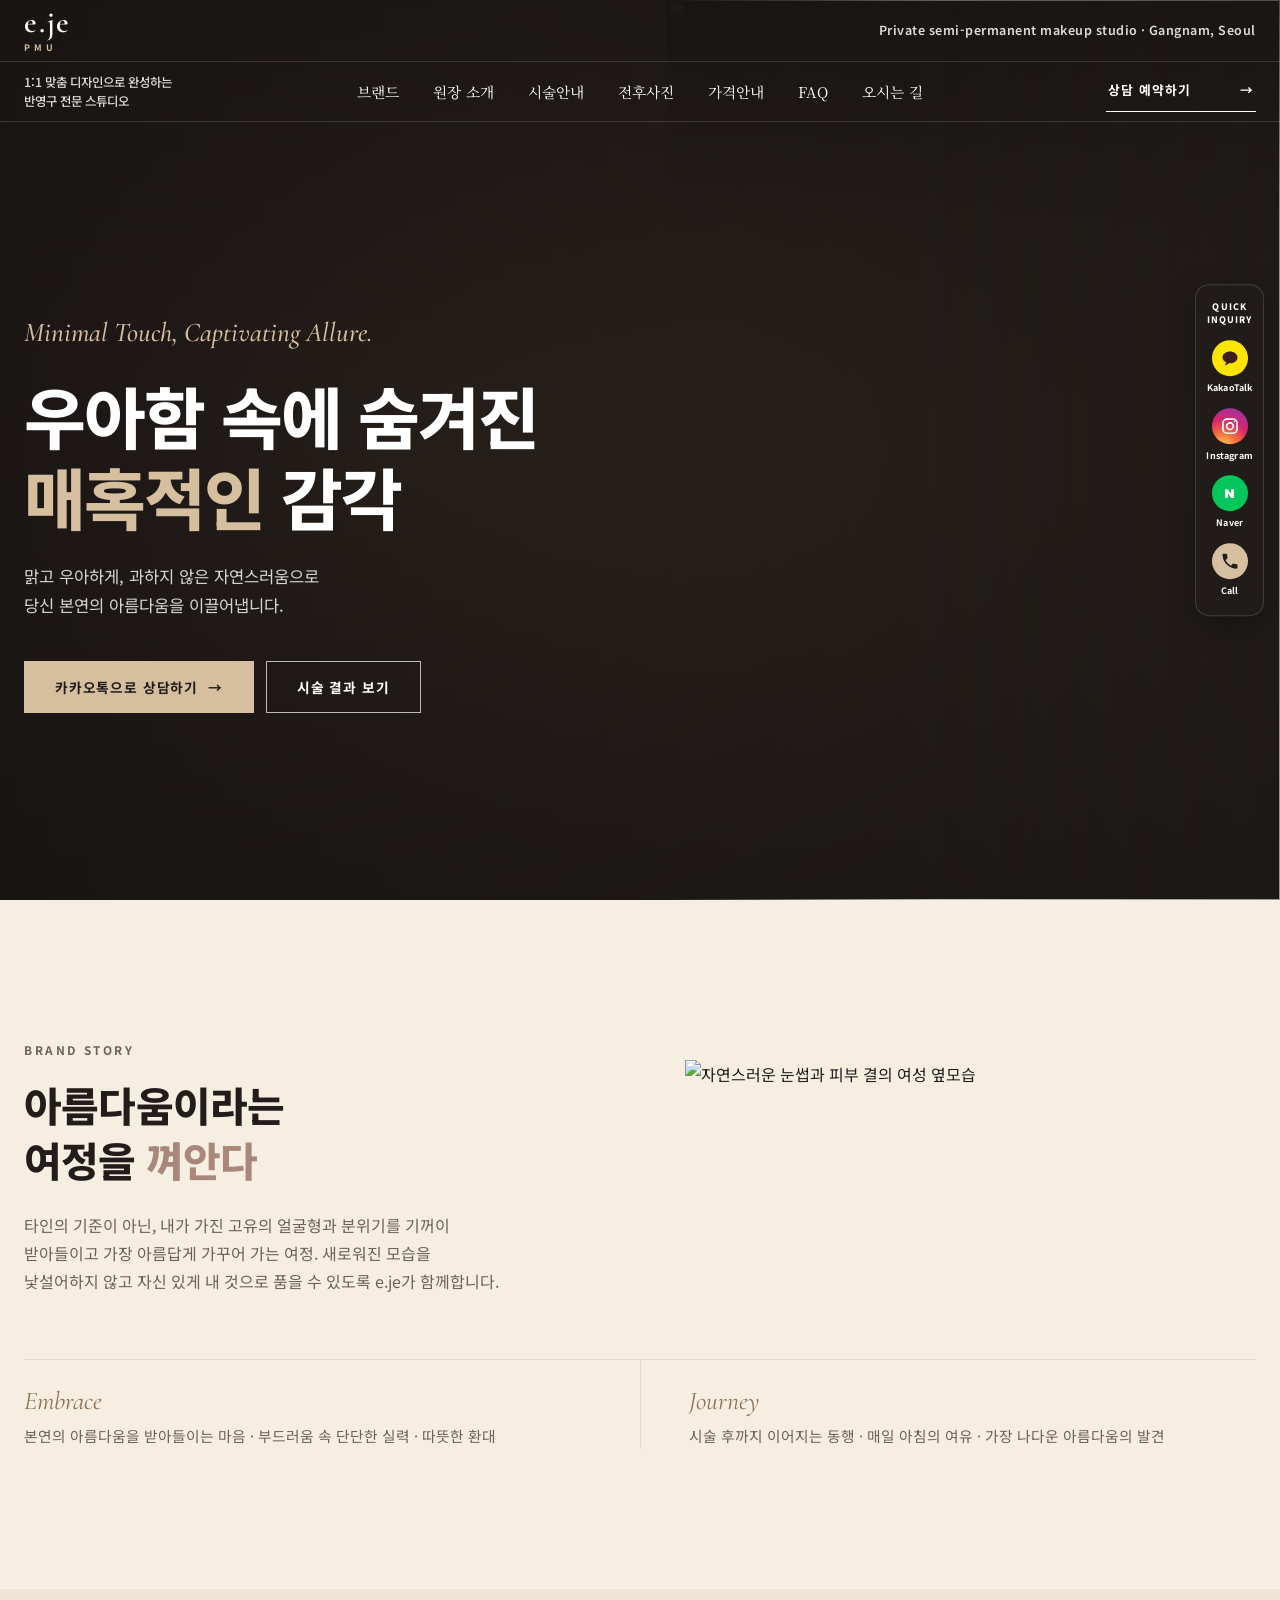
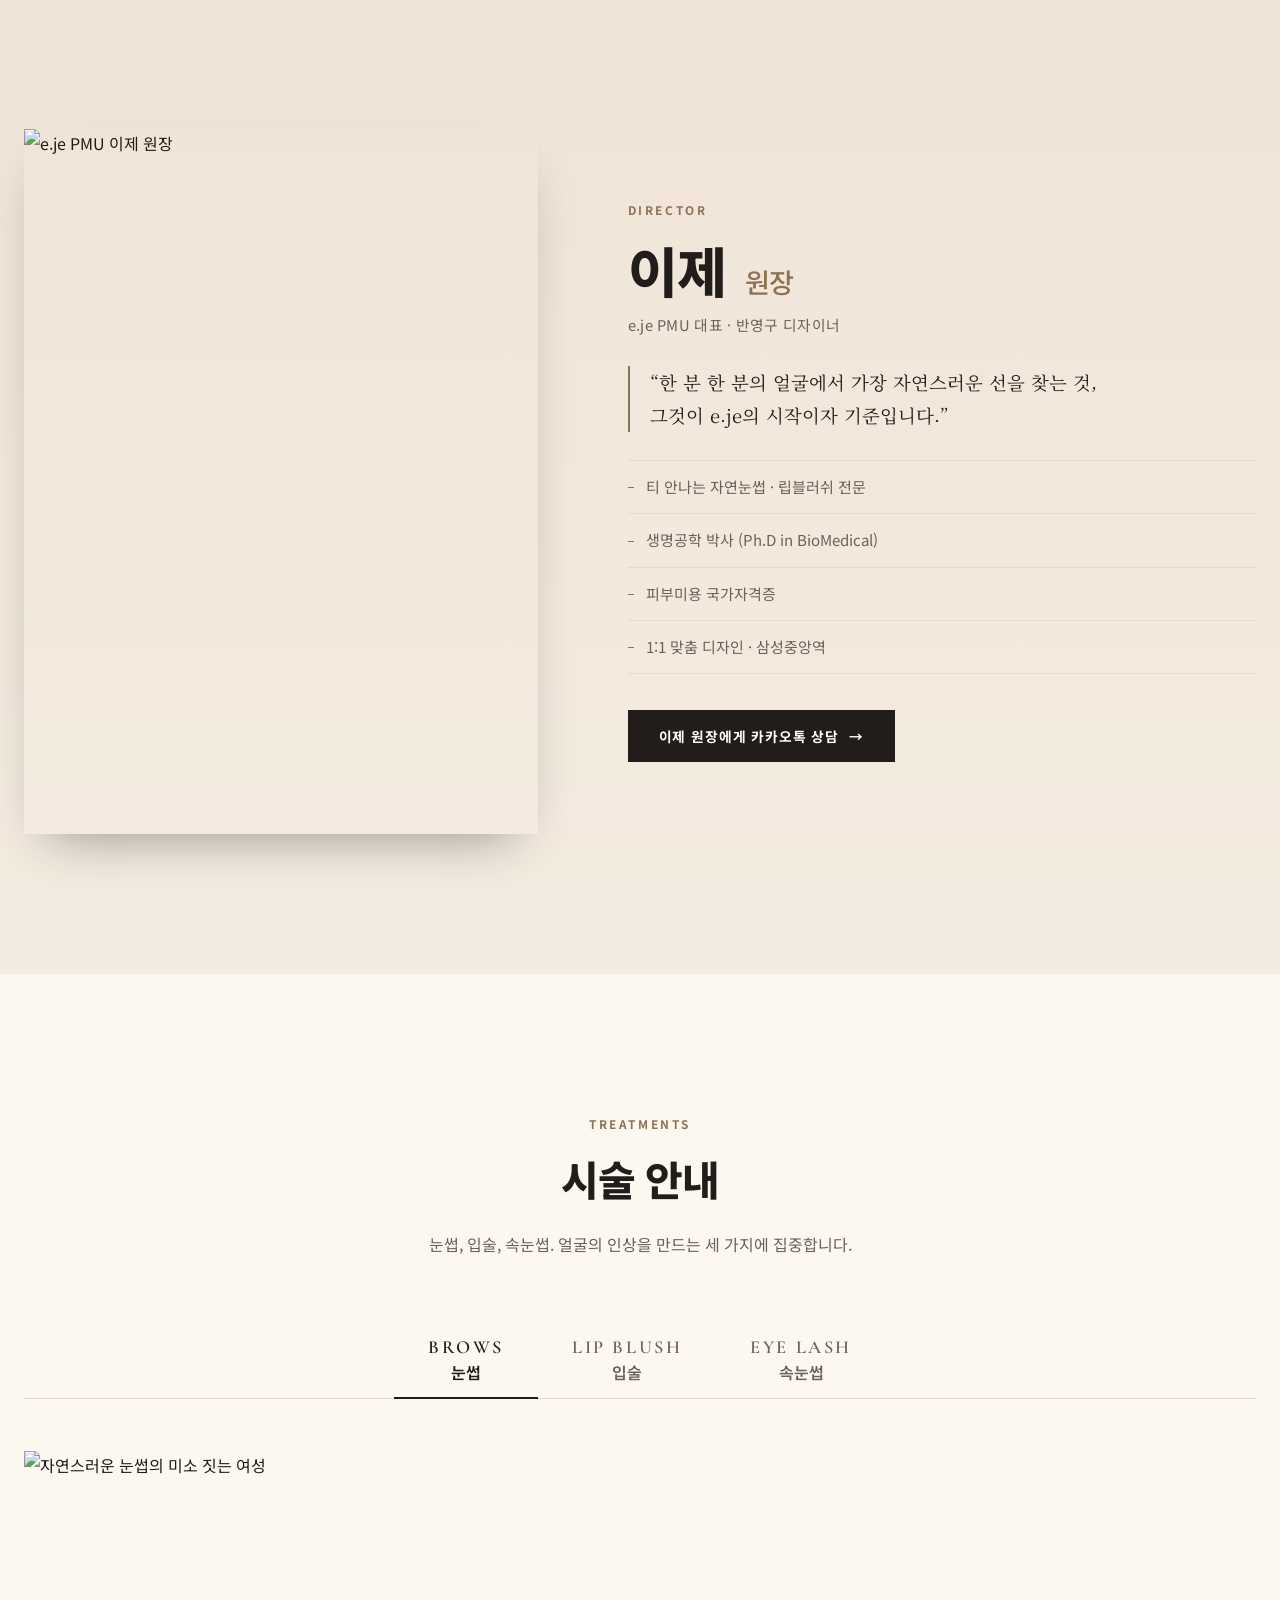
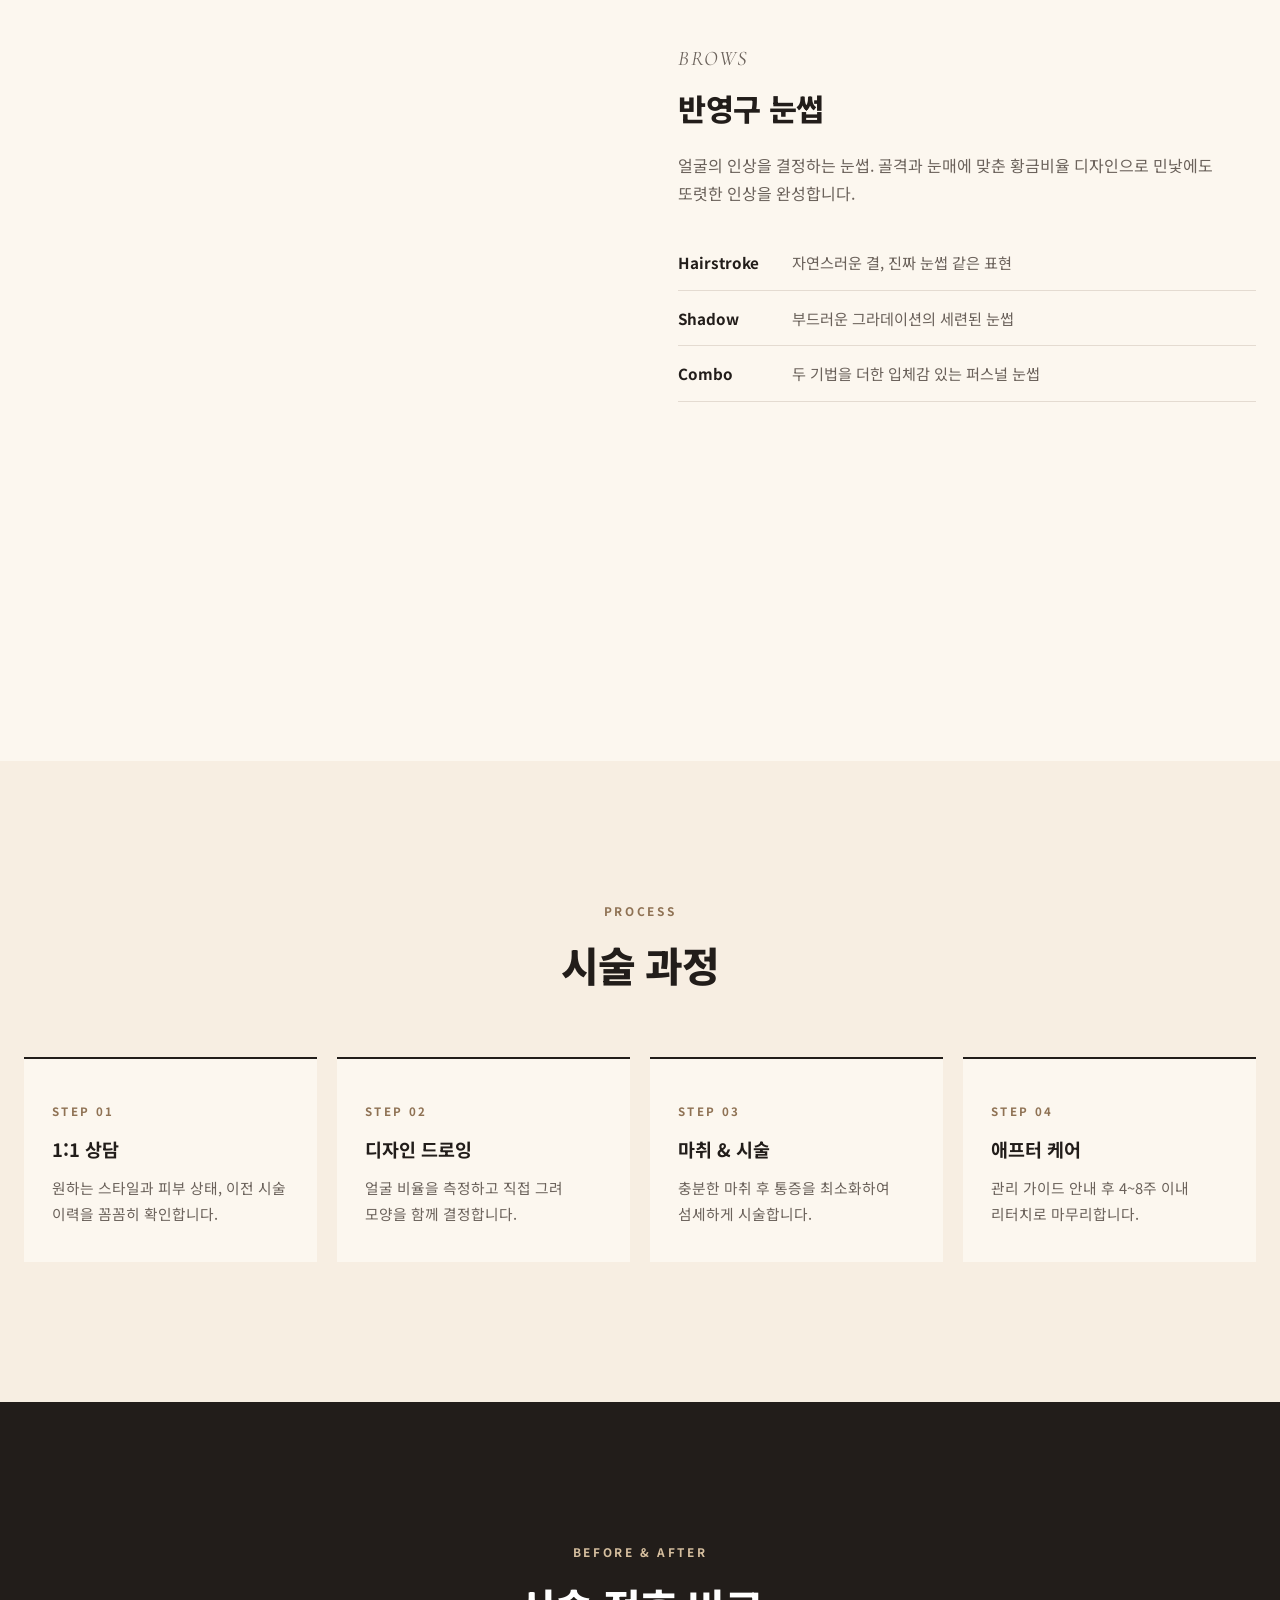
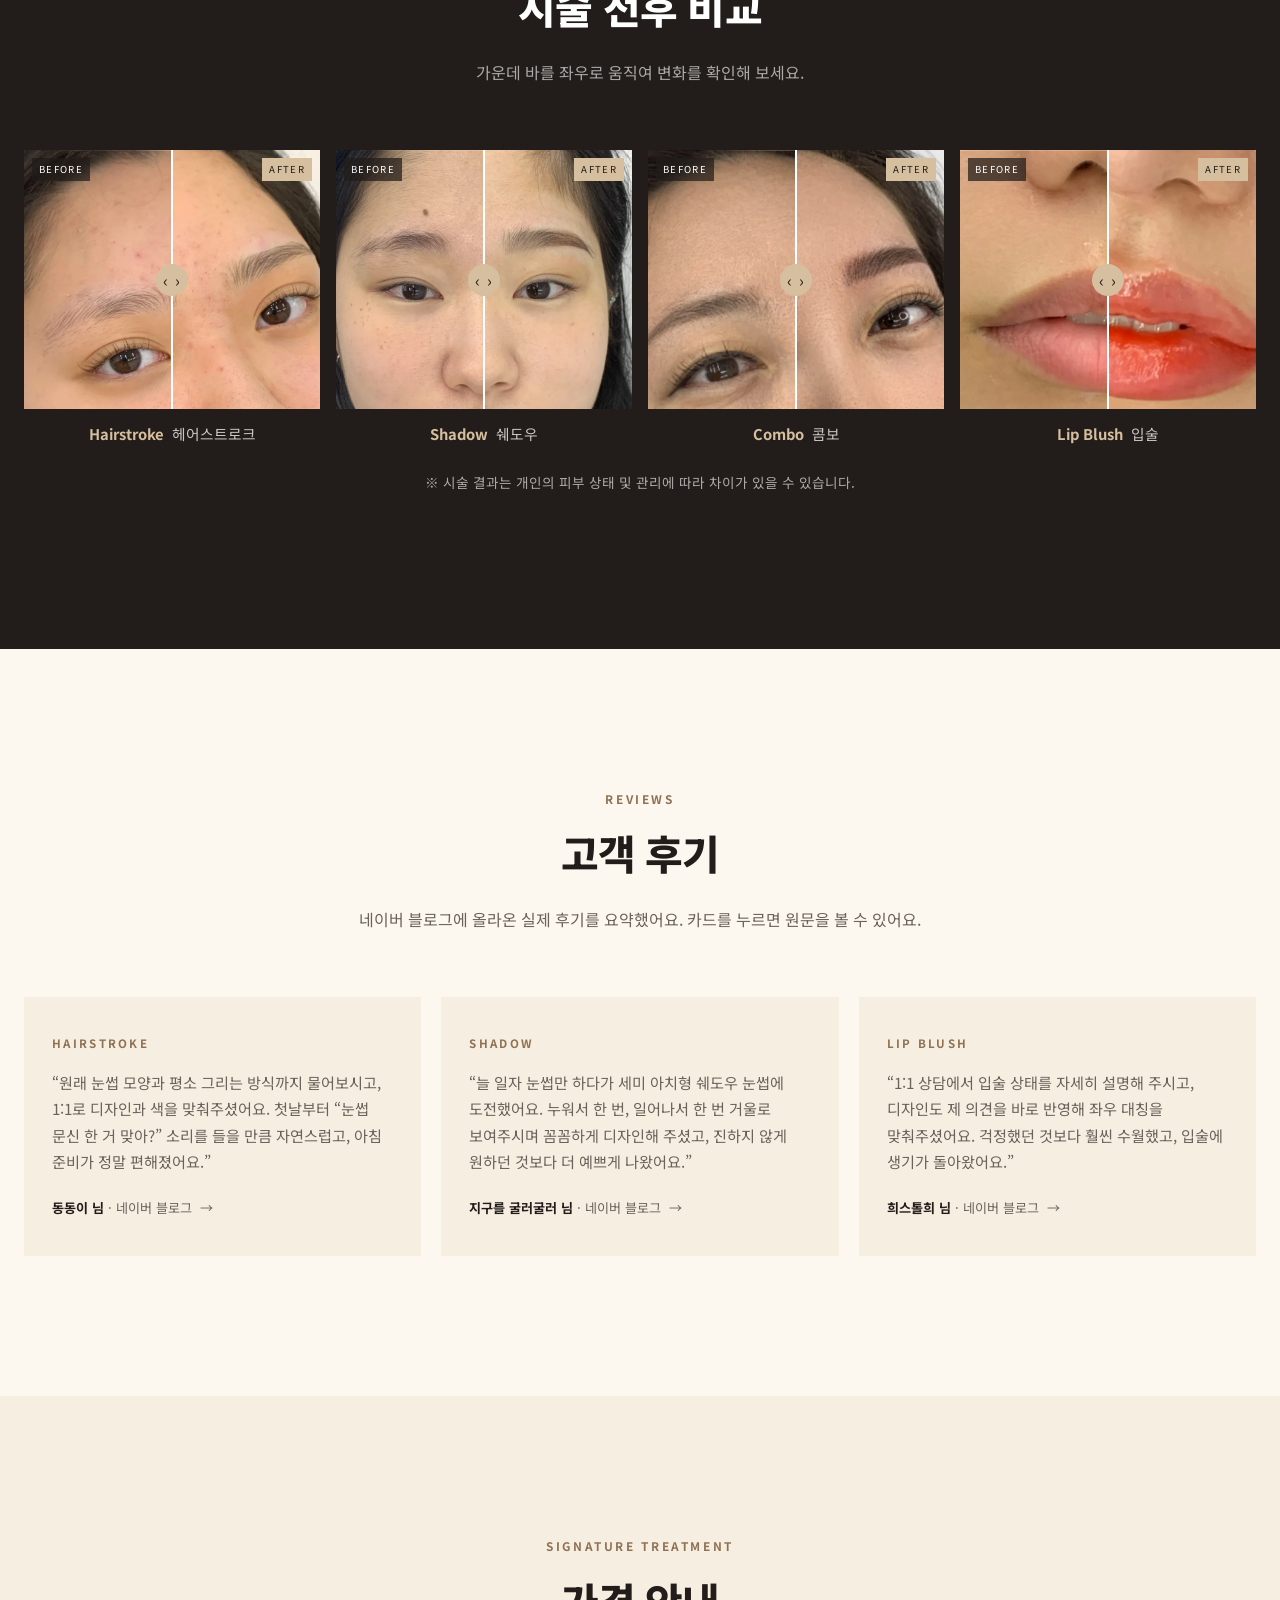
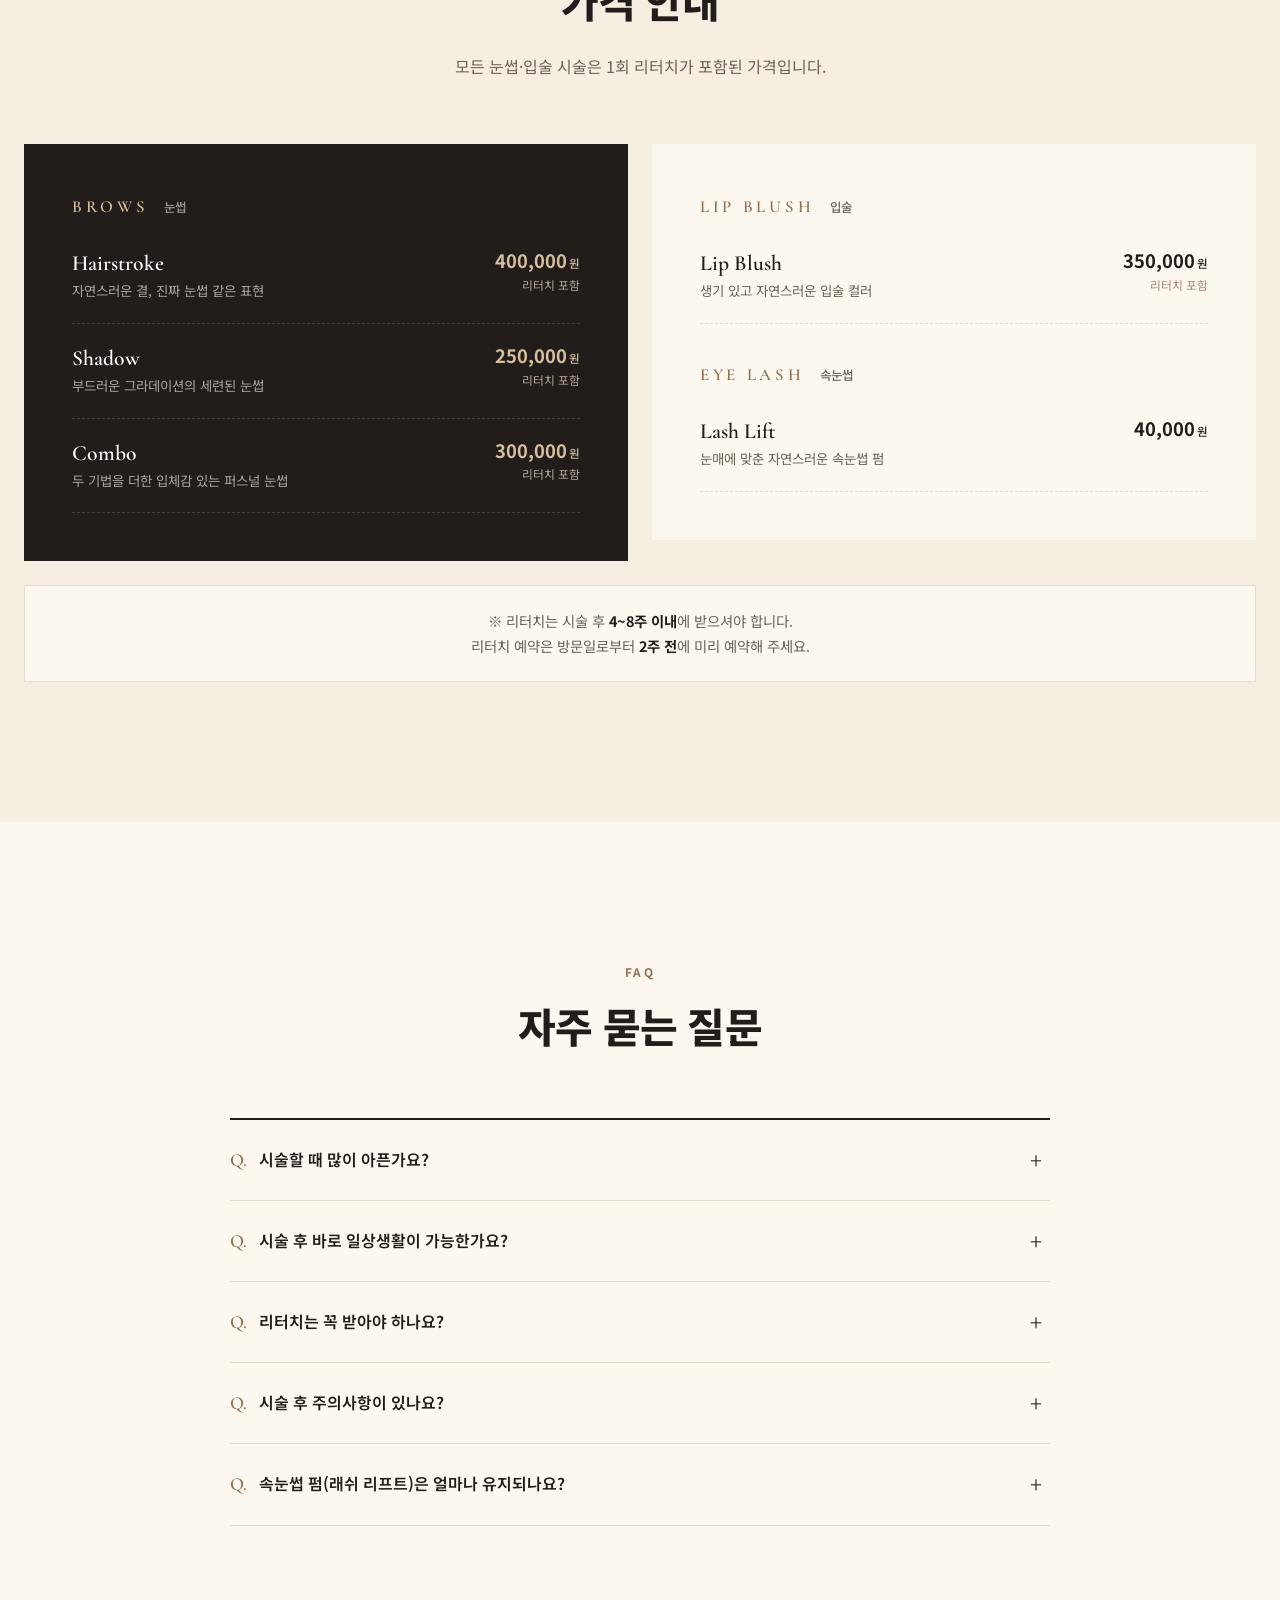
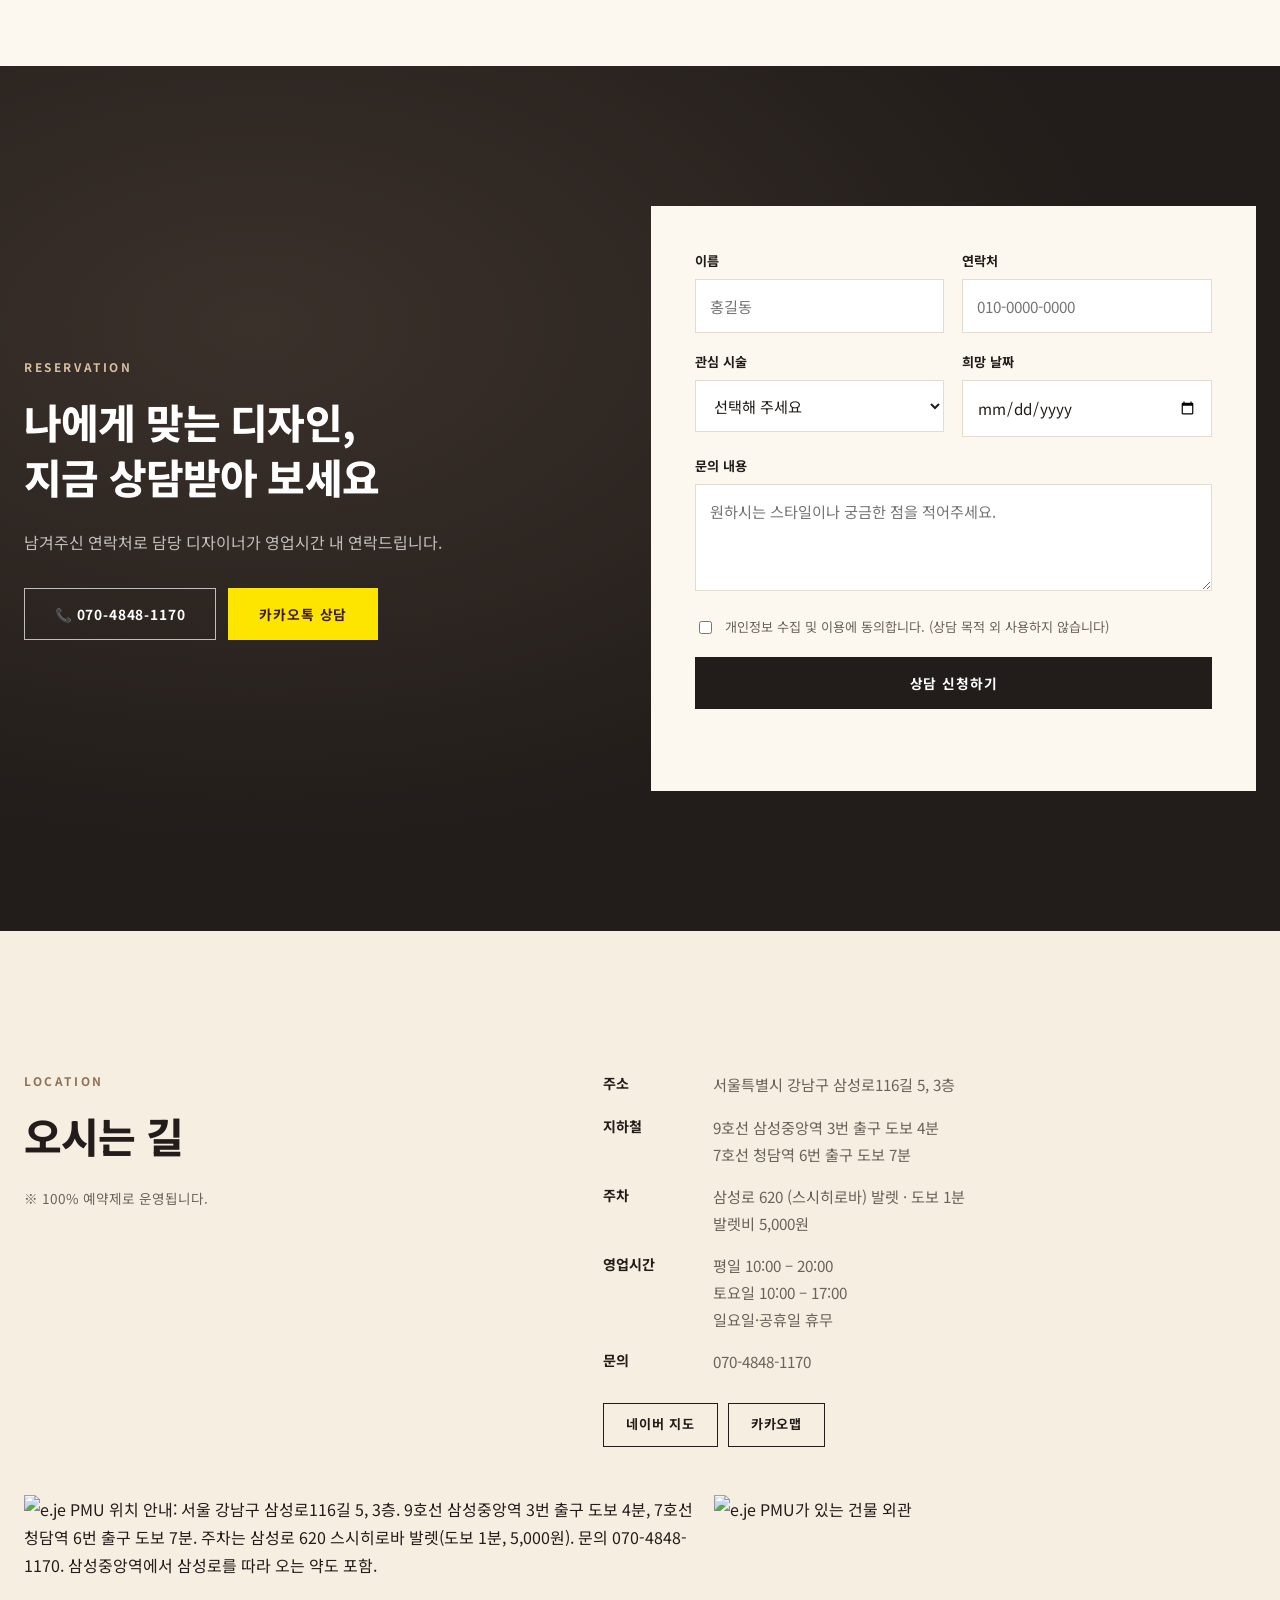
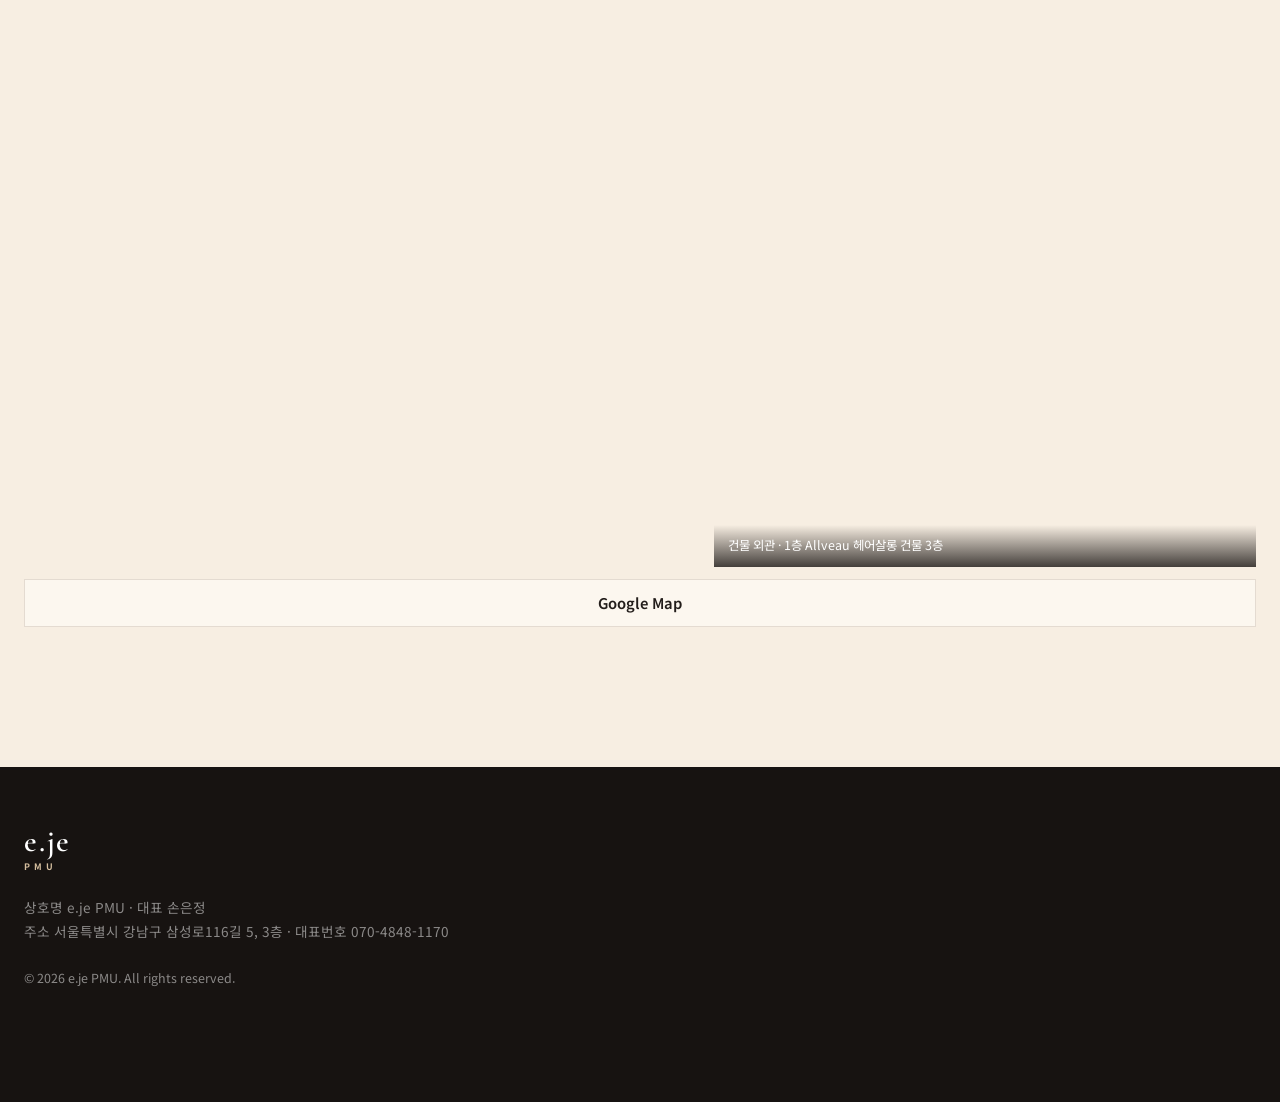
==== commit a1331f88: "Use body font for technique captions and add Korean names Co-Authored-By: Claude Opus 5.5 <noreply@a" ====
--- a/index.html
+++ b/index.html
@@ -11,7 +11,7 @@
   <link rel="preconnect" href="https://fonts.gstatic.com" crossorigin>
   <link href="https://fonts.googleapis.com/css2?family=Cormorant+Garamond:ital,wght@0,400;0,500;0,600;1,400&family=Noto+Serif+KR:wght@400;500;600&family=Noto+Sans+KR:wght@400;500;700;800&display=swap" rel="stylesheet">
   <link href="https://cdn.jsdelivr.net/gh/orioncactus/pretendard@v1.3.9/dist/web/static/pretendard.min.css" rel="stylesheet">
-  <link rel="stylesheet" href="assets/css/style.css?v=20261014d">
+  <link rel="stylesheet" href="assets/css/style.css?v=20261014e">
 </head>
 <body>
 
@@ -220,7 +220,7 @@
               <input type="range" min="0" max="100" value="50" aria-label="전후 비교 슬라이더">
               <div class="ba__handle"></div>
             </div>
-            <figcaption>Hairstroke</figcaption>
+            <figcaption><b>Hairstroke</b> 헤어스트로크</figcaption>
           </figure>
           <figure class="ba reveal">
             <div class="ba__wrap" data-ba>
@@ -229,7 +229,7 @@
               <input type="range" min="0" max="100" value="50" aria-label="전후 비교 슬라이더">
               <div class="ba__handle"></div>
             </div>
-            <figcaption>Shadow</figcaption>
+            <figcaption><b>Shadow</b> 쉐도우</figcaption>
           </figure>
           <figure class="ba reveal">
             <div class="ba__wrap" data-ba>
@@ -238,7 +238,7 @@
               <input type="range" min="0" max="100" value="50" aria-label="전후 비교 슬라이더">
               <div class="ba__handle"></div>
             </div>
-            <figcaption>Combo</figcaption>
+            <figcaption><b>Combo</b> 콤보</figcaption>
           </figure>
           <figure class="ba reveal">
             <div class="ba__wrap" data-ba>
@@ -247,7 +247,7 @@
               <input type="range" min="0" max="100" value="50" aria-label="전후 비교 슬라이더">
               <div class="ba__handle"></div>
             </div>
-            <figcaption>Lip Blush</figcaption>
+            <figcaption><b>Lip Blush</b> 입술</figcaption>
           </figure>
         </div>
         <p class="notice">※ 시술 결과는 개인의 피부 상태 및 관리에 따라 차이가 있을 수 있습니다.</p>
@@ -474,6 +474,6 @@
     <a href="#reserve" class="mobile-cta__main">무료 상담 예약</a>
   </div>
 
-  <script src="assets/js/main.js?v=20261014d"></script>
+  <script src="assets/js/main.js?v=20261014e"></script>
 </body>
 </html>
--- a/assets/css/style.css
+++ b/assets/css/style.css
@@ -290,7 +290,8 @@
   position: absolute; inset: 0; width: 100%; height: 100%; margin: 0;
   opacity: 0; cursor: ew-resize; z-index: 2;
 }
-.ba figcaption { margin-top: 12px; text-align: center; font-family: var(--serif-en); font-size: 1.15rem; letter-spacing: .06em; color: var(--sand); }
+.ba figcaption { margin-top: 12px; text-align: center; font-size: .92rem; color: rgba(255,255,255,.75); }
+.ba figcaption b { font-weight: 700; color: var(--sand); margin-right: 4px; }
 .gallery .notice { text-align: center; }
 
 /* ---------- Reviews ---------- */
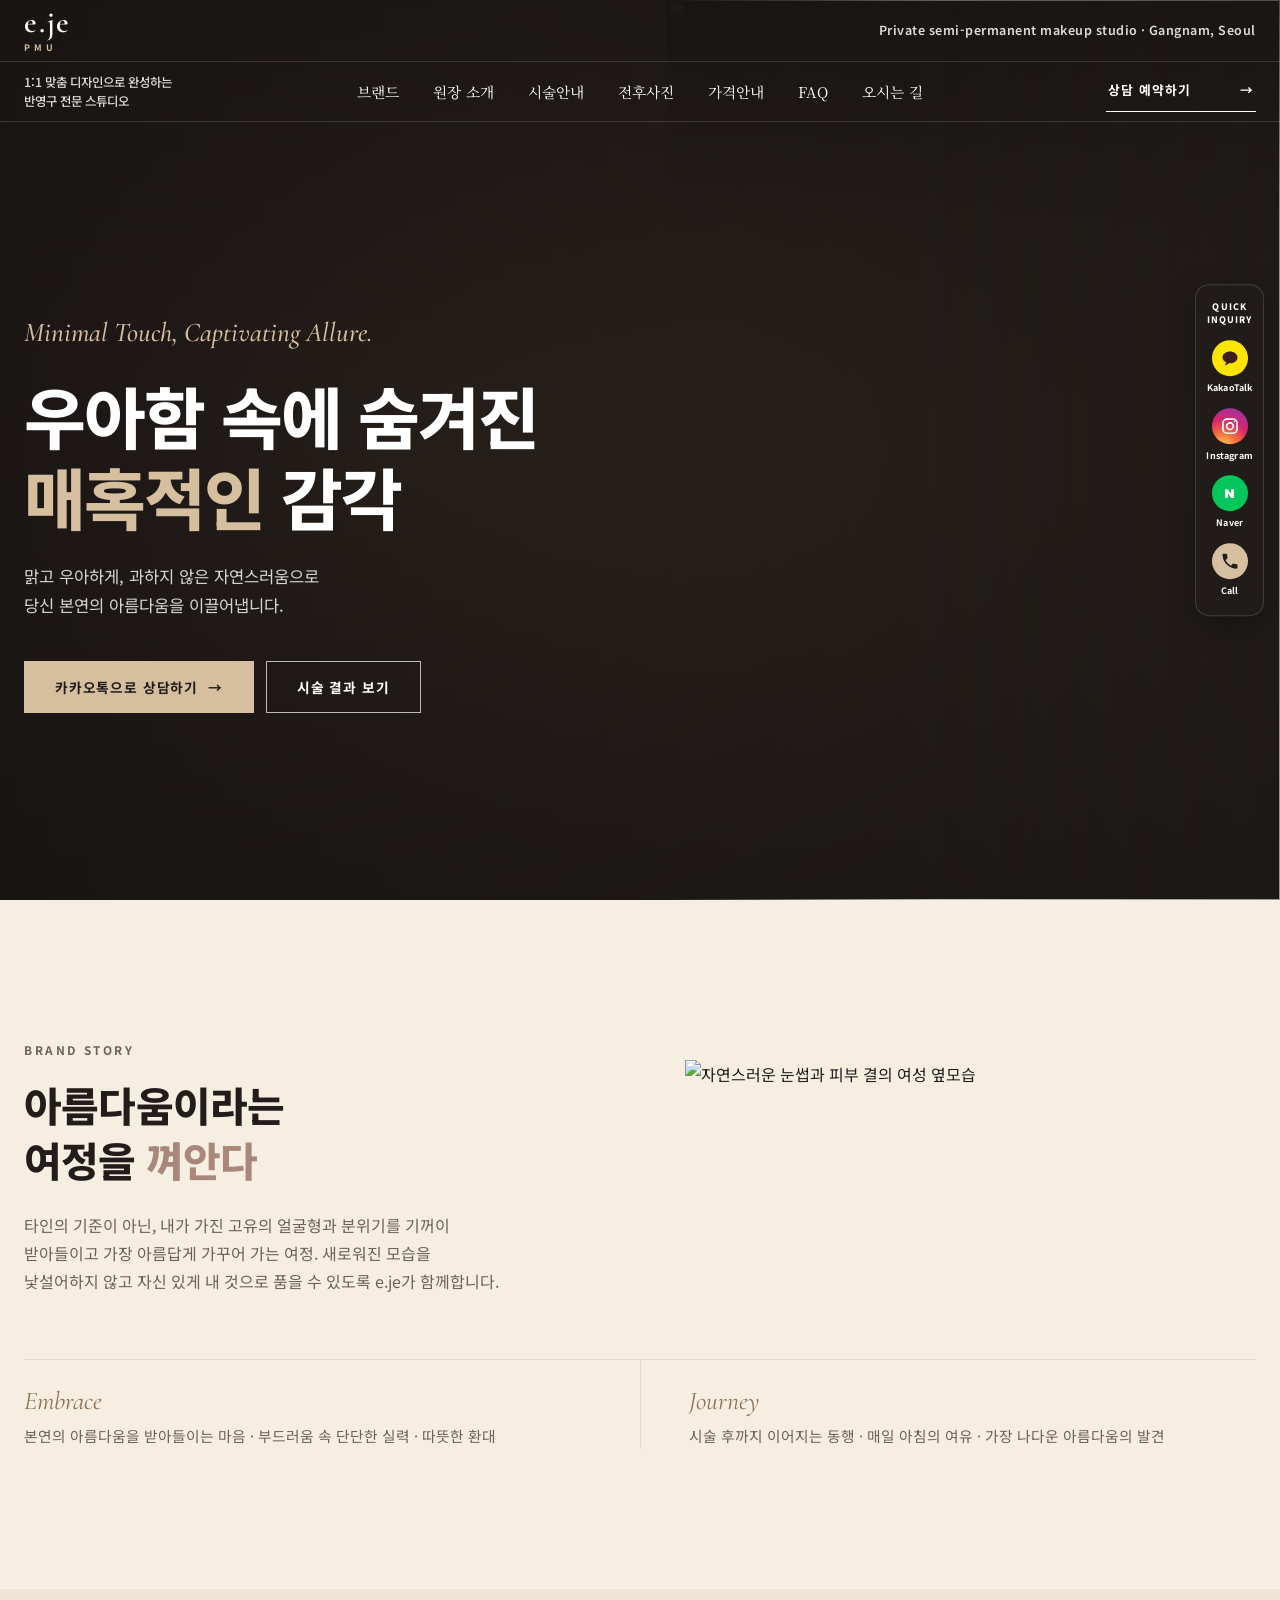
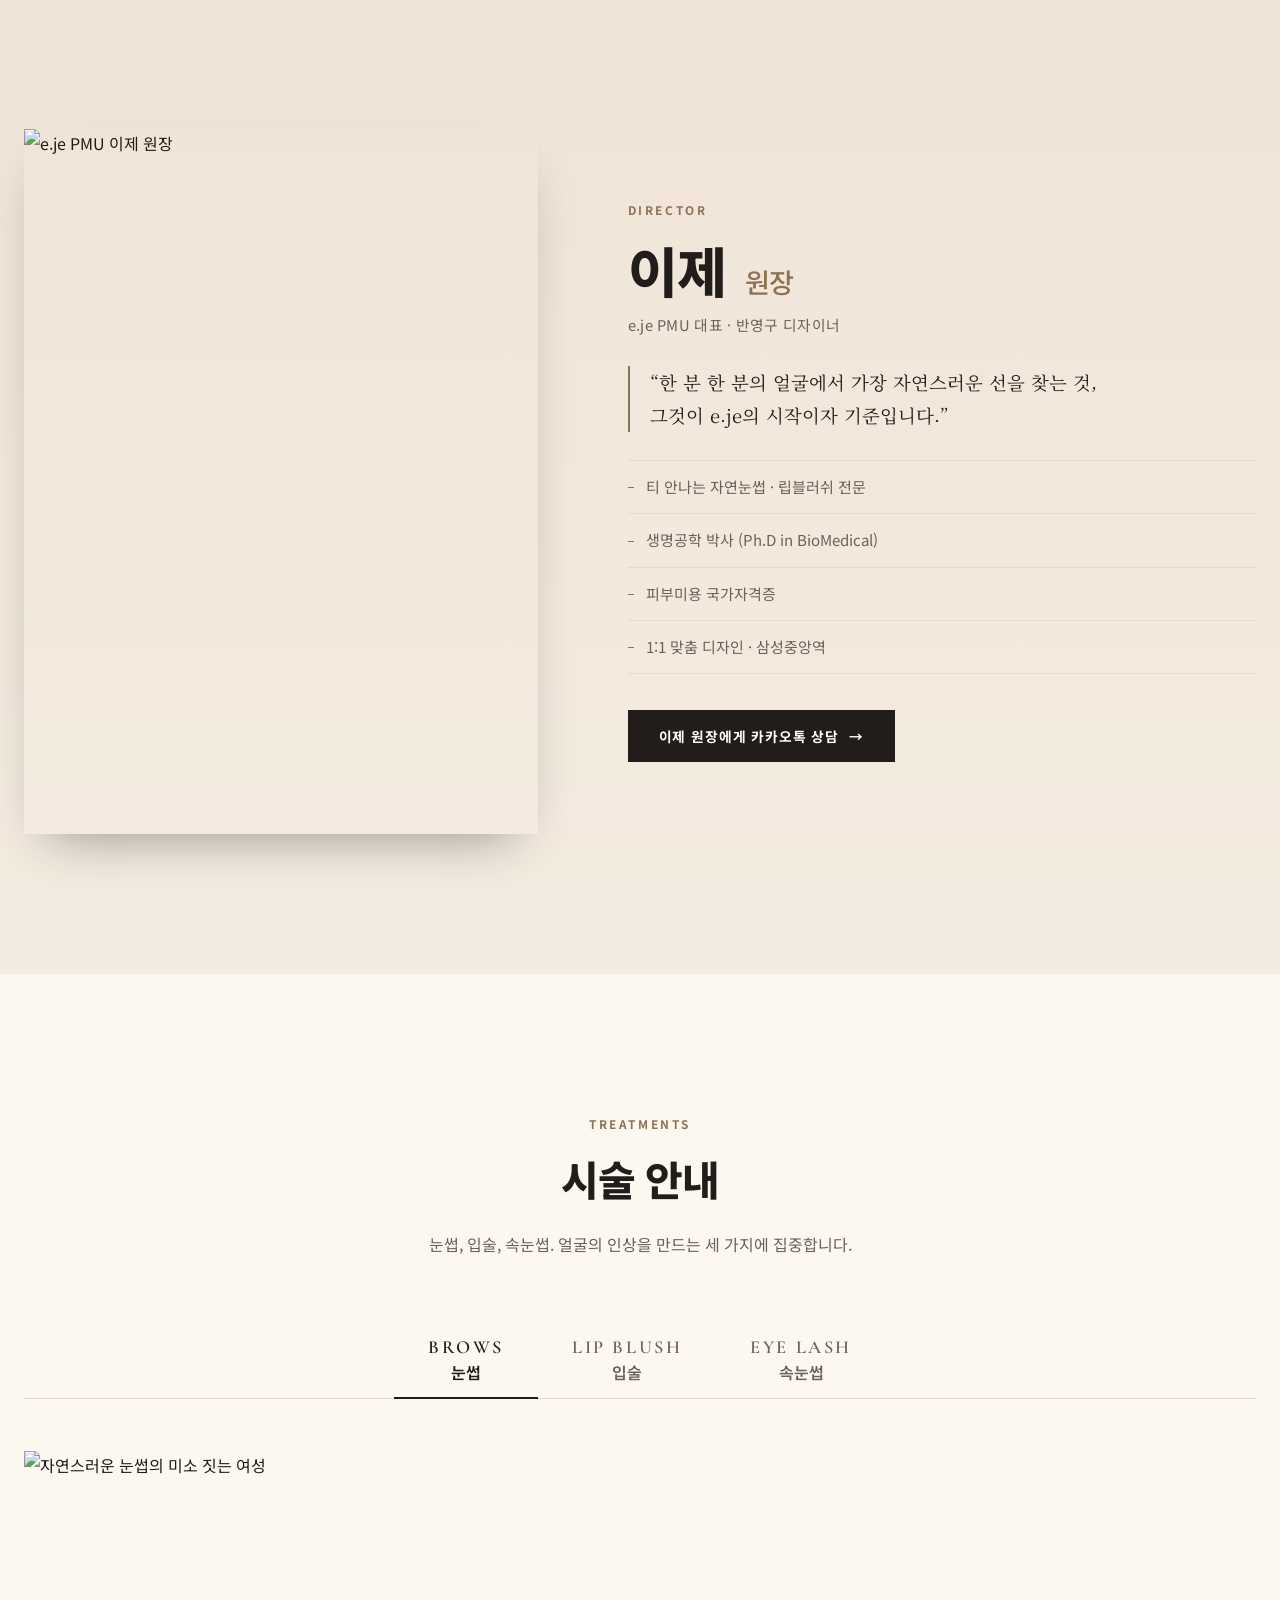
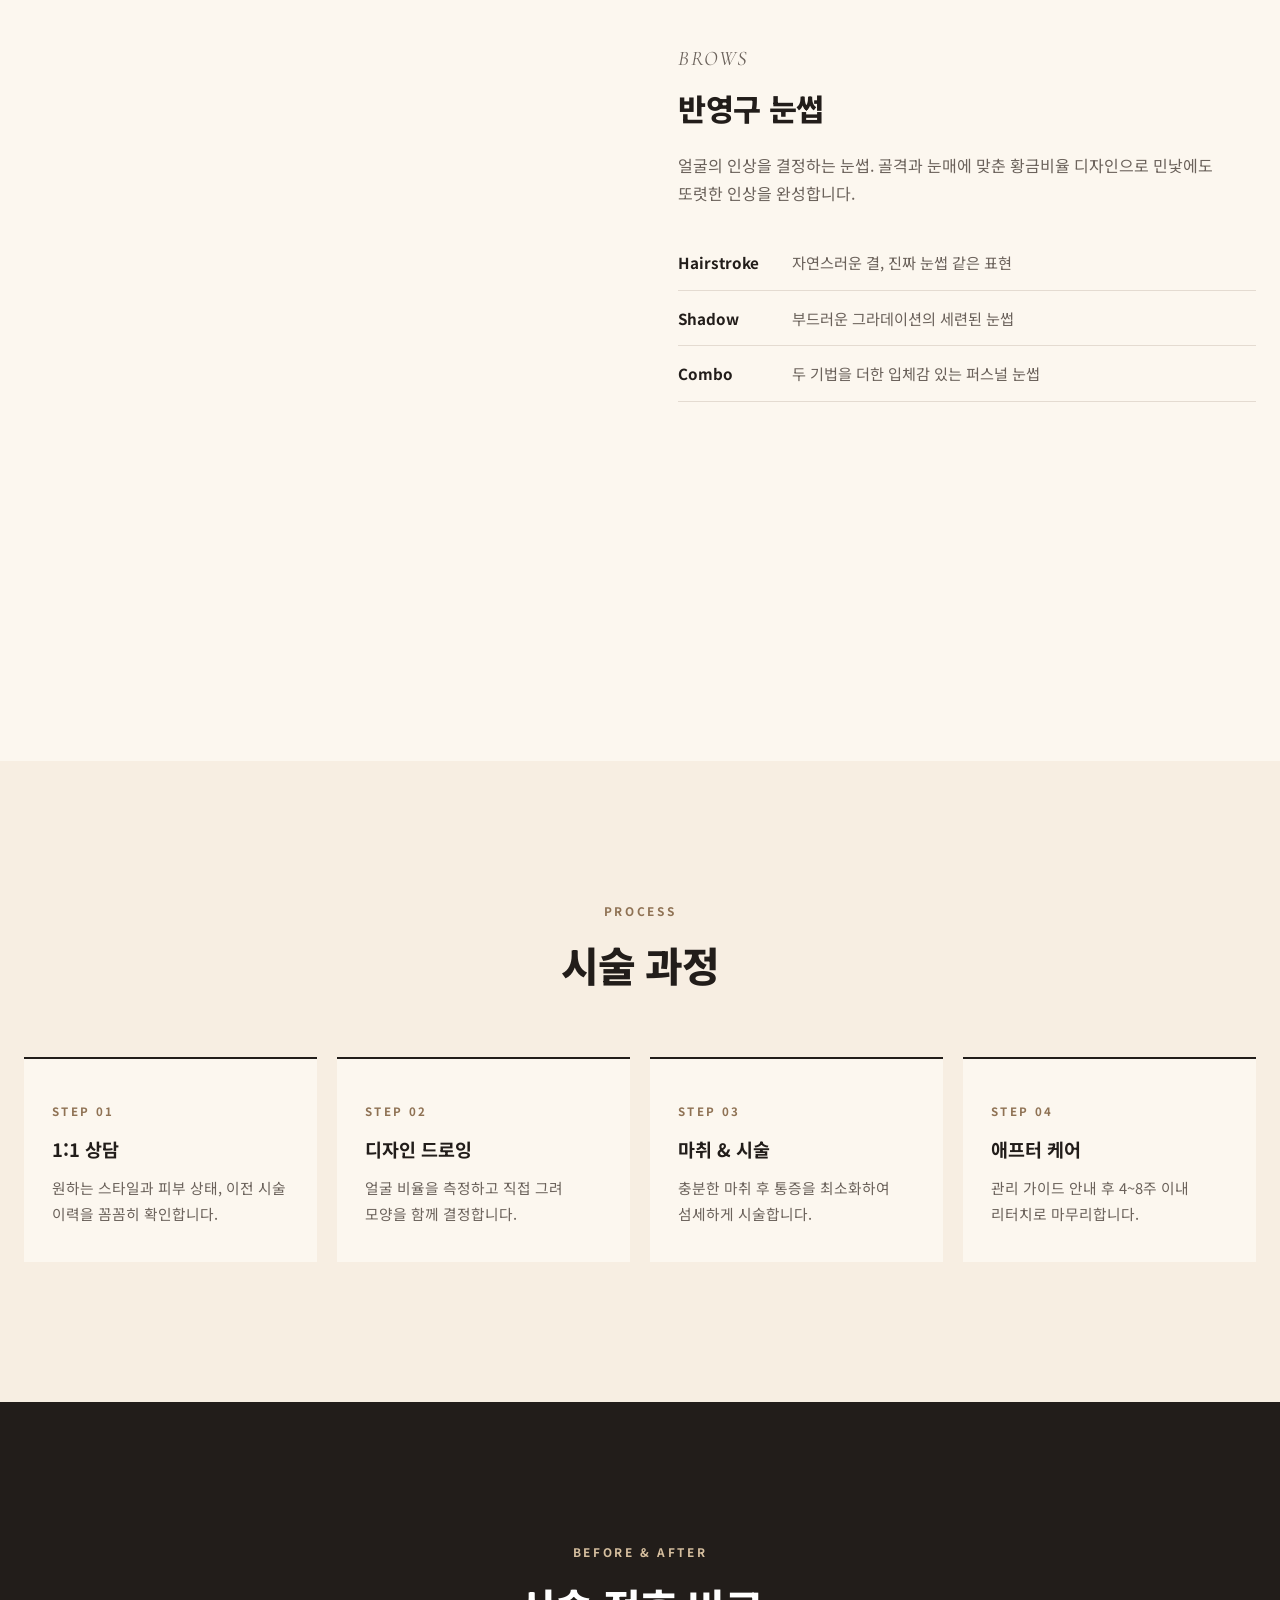
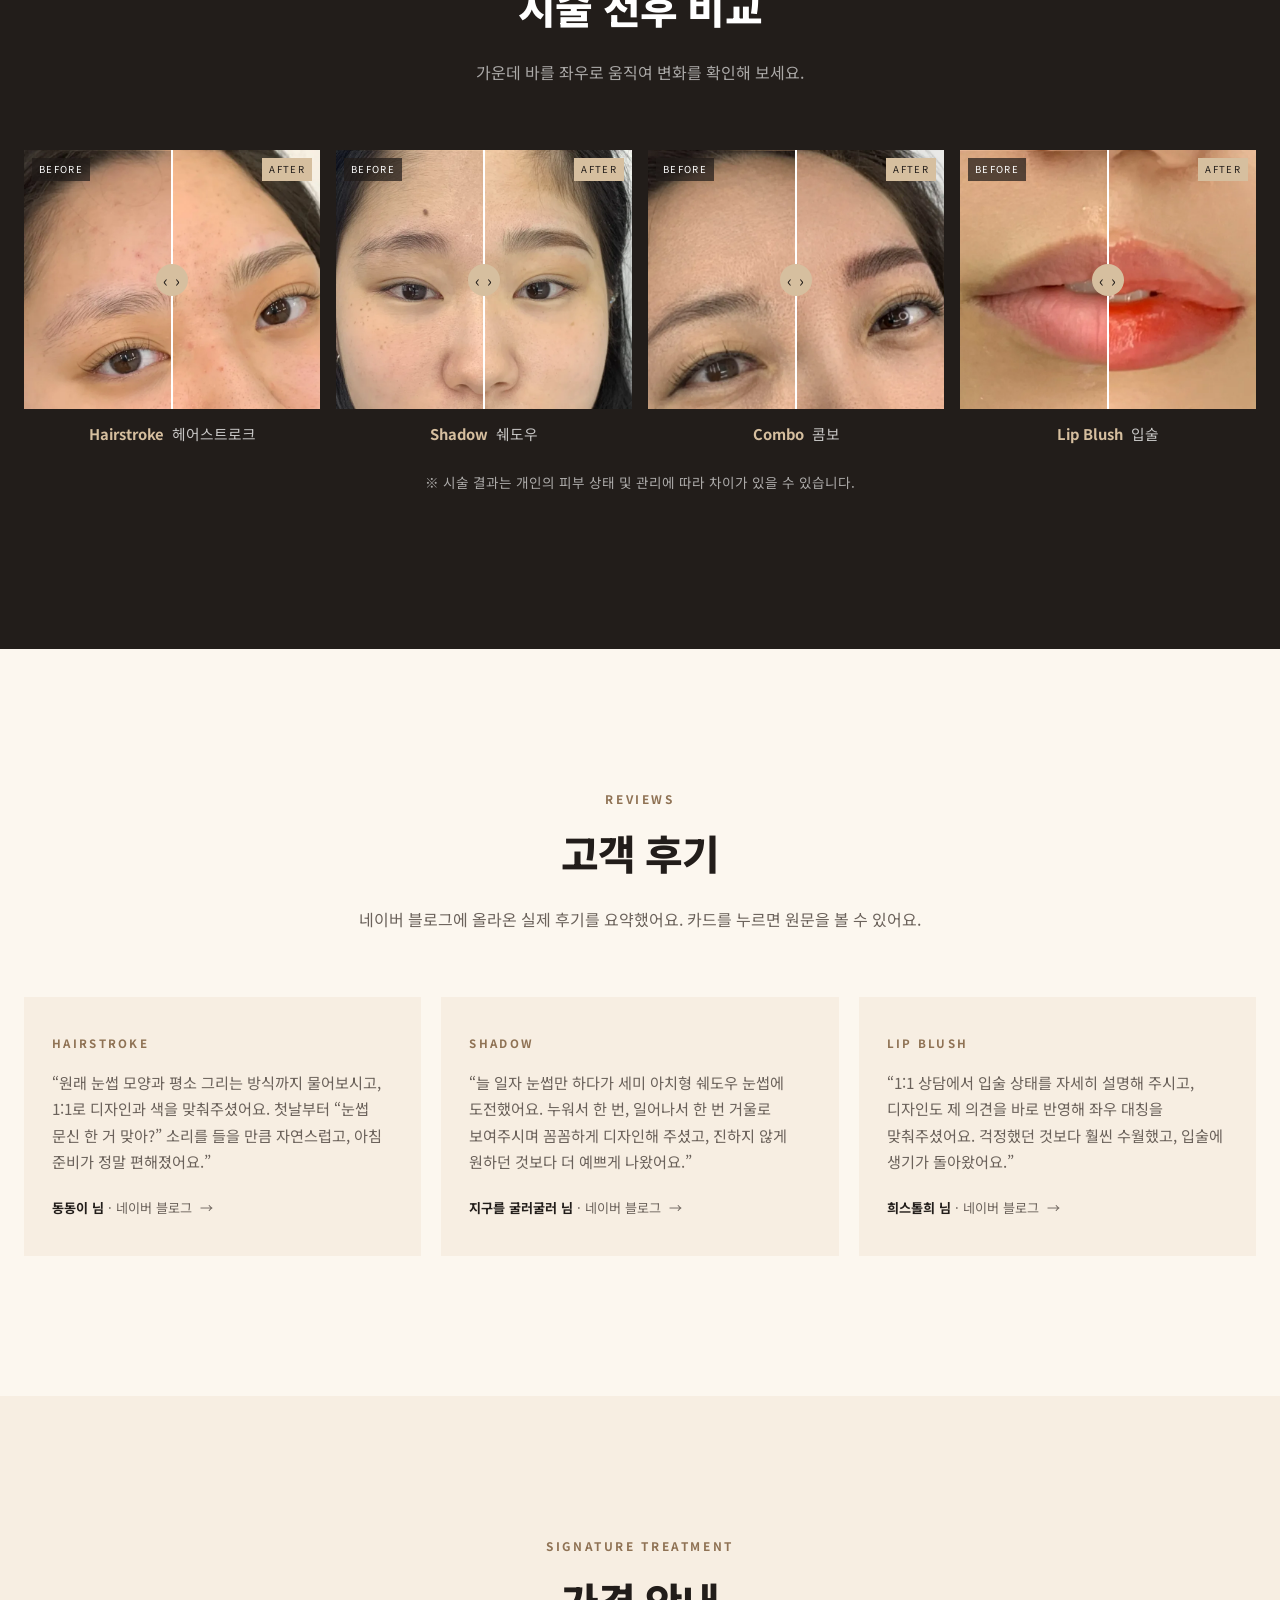
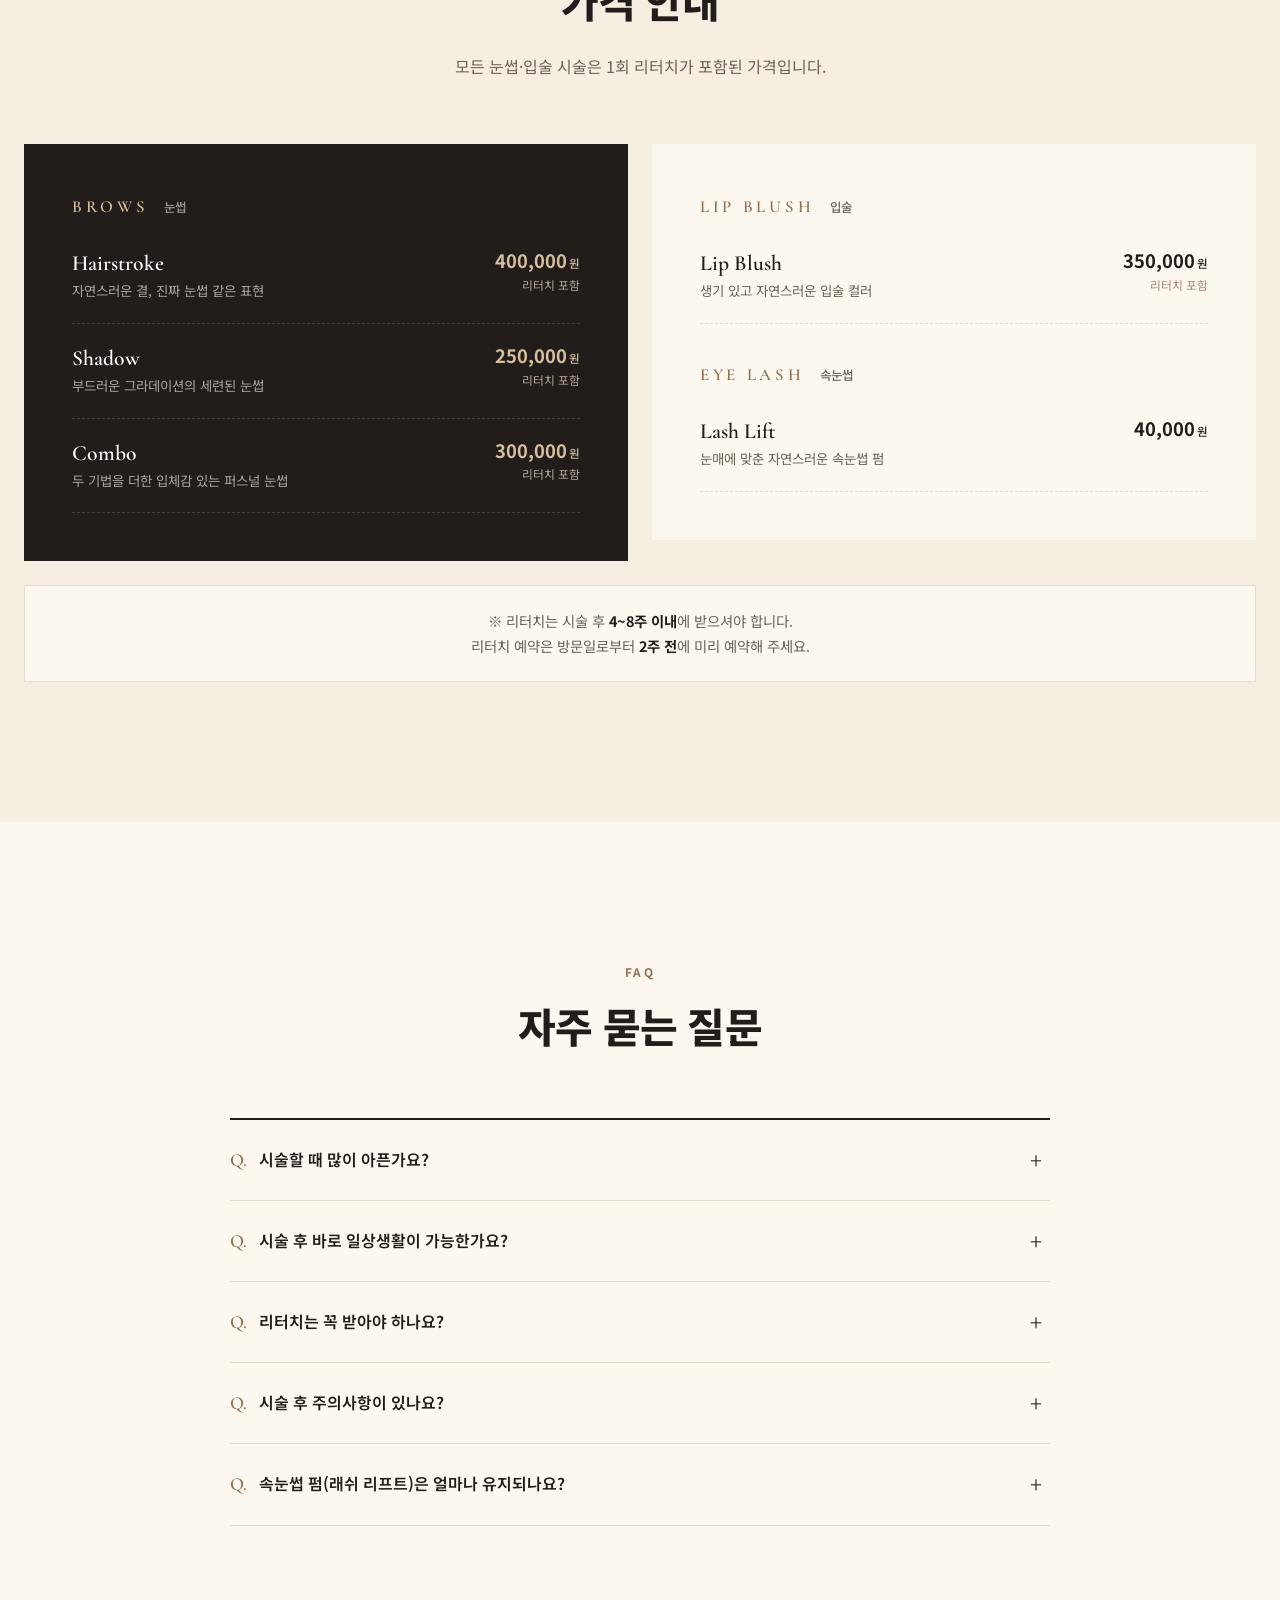
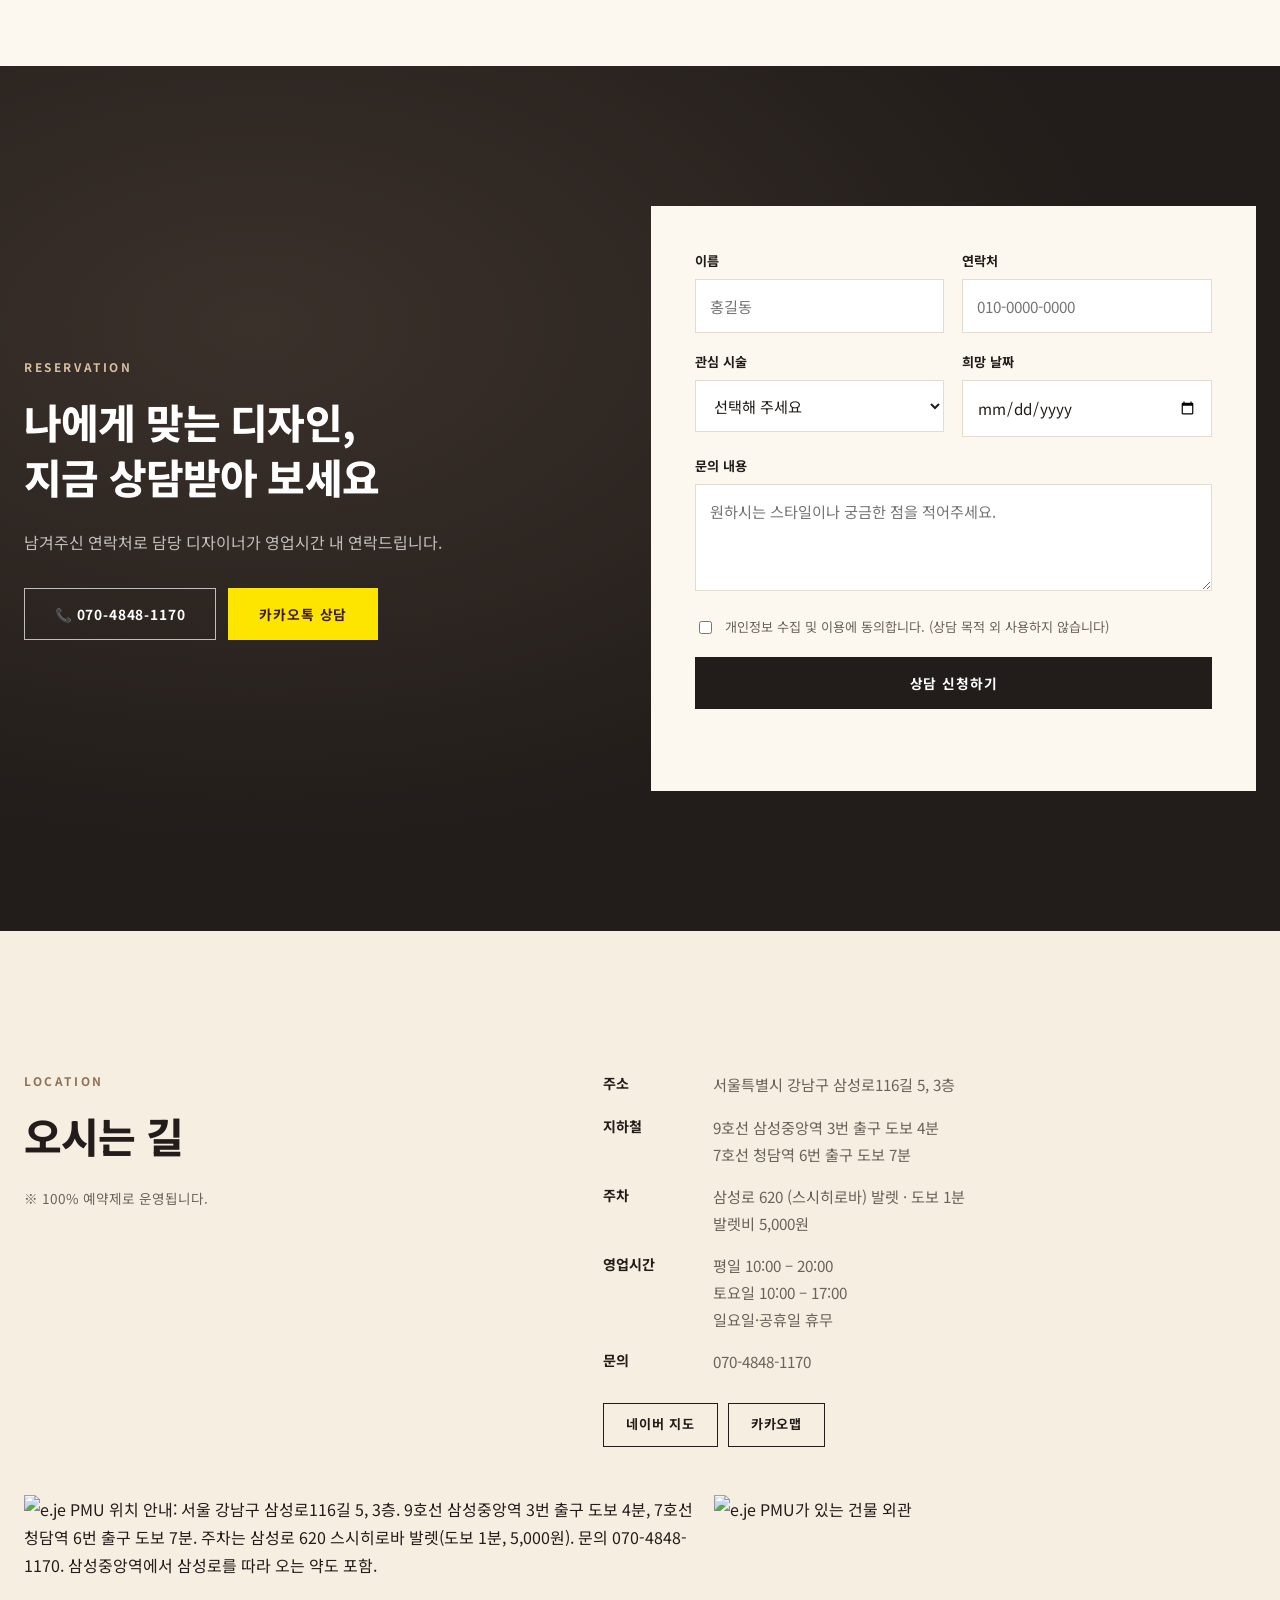
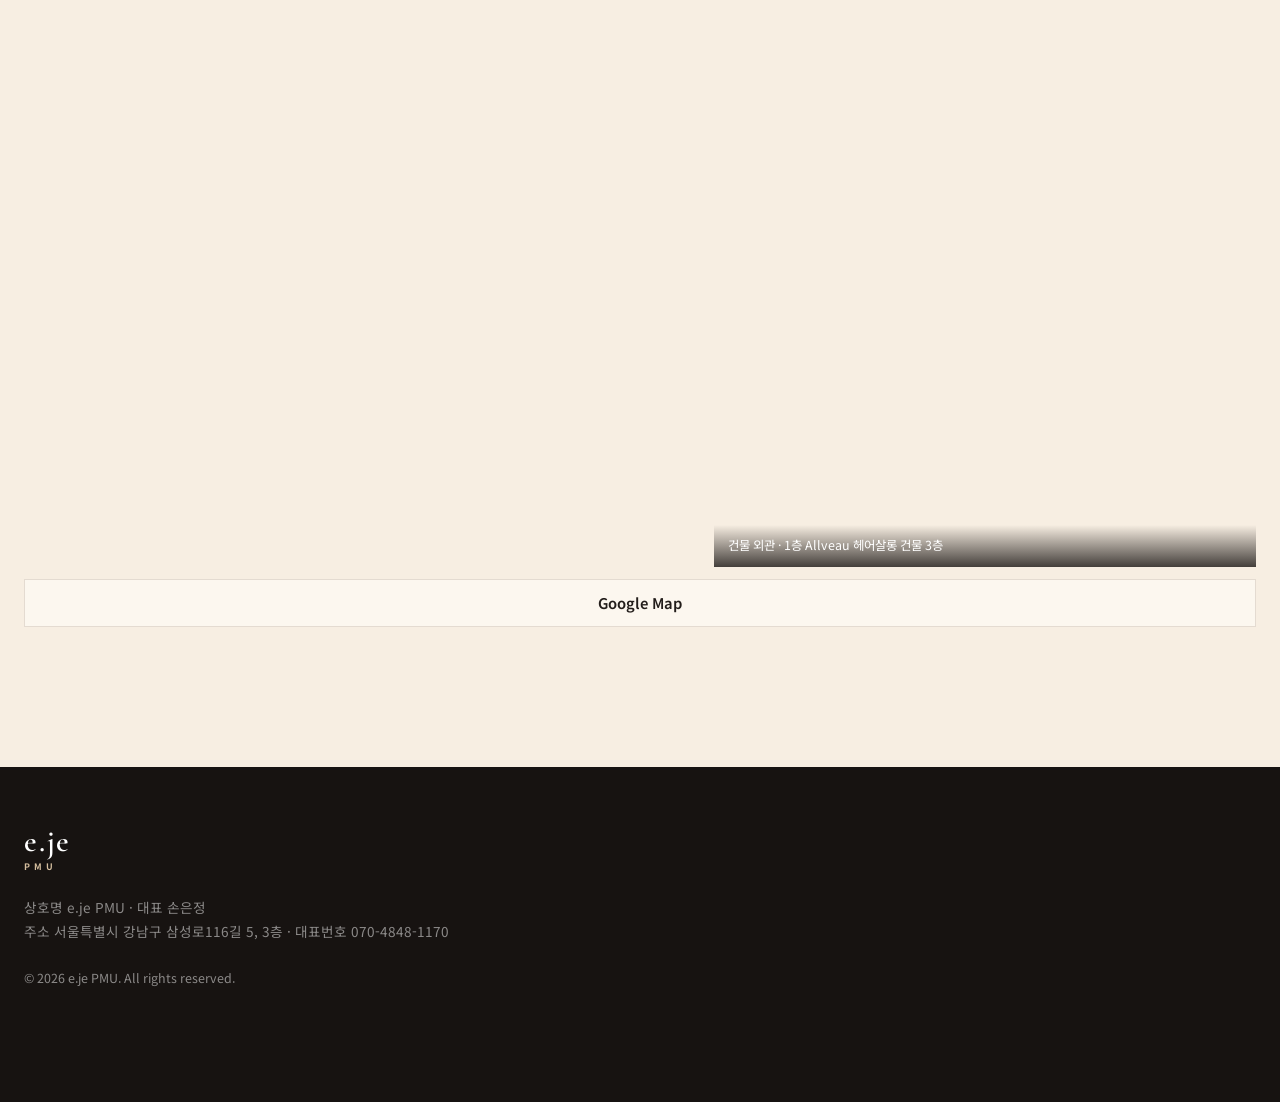
==== commit 94c73535: "Realign lip before/after on lip landmarks and crop tighter Co-Authored-By: Claude Opus 5.5 <noreply@" ====
--- a/index.html
+++ b/index.html
@@ -242,8 +242,8 @@
           </figure>
           <figure class="ba reveal">
             <div class="ba__wrap" data-ba>
-              <div class="ba__after"><img src="assets/img/ba-lip-after.webp" alt="입술 시술 후" width="800" height="700" loading="lazy" draggable="false"><span>AFTER</span></div>
-              <div class="ba__before"><img src="assets/img/ba-lip-before.webp" alt="입술 시술 전" width="800" height="700" loading="lazy" draggable="false"><span>BEFORE</span></div>
+              <div class="ba__after"><img src="assets/img/ba-lip2-after.webp" alt="입술 시술 후" width="800" height="700" loading="lazy" draggable="false"><span>AFTER</span></div>
+              <div class="ba__before"><img src="assets/img/ba-lip2-before.webp" alt="입술 시술 전" width="800" height="700" loading="lazy" draggable="false"><span>BEFORE</span></div>
               <input type="range" min="0" max="100" value="50" aria-label="전후 비교 슬라이더">
               <div class="ba__handle"></div>
             </div>
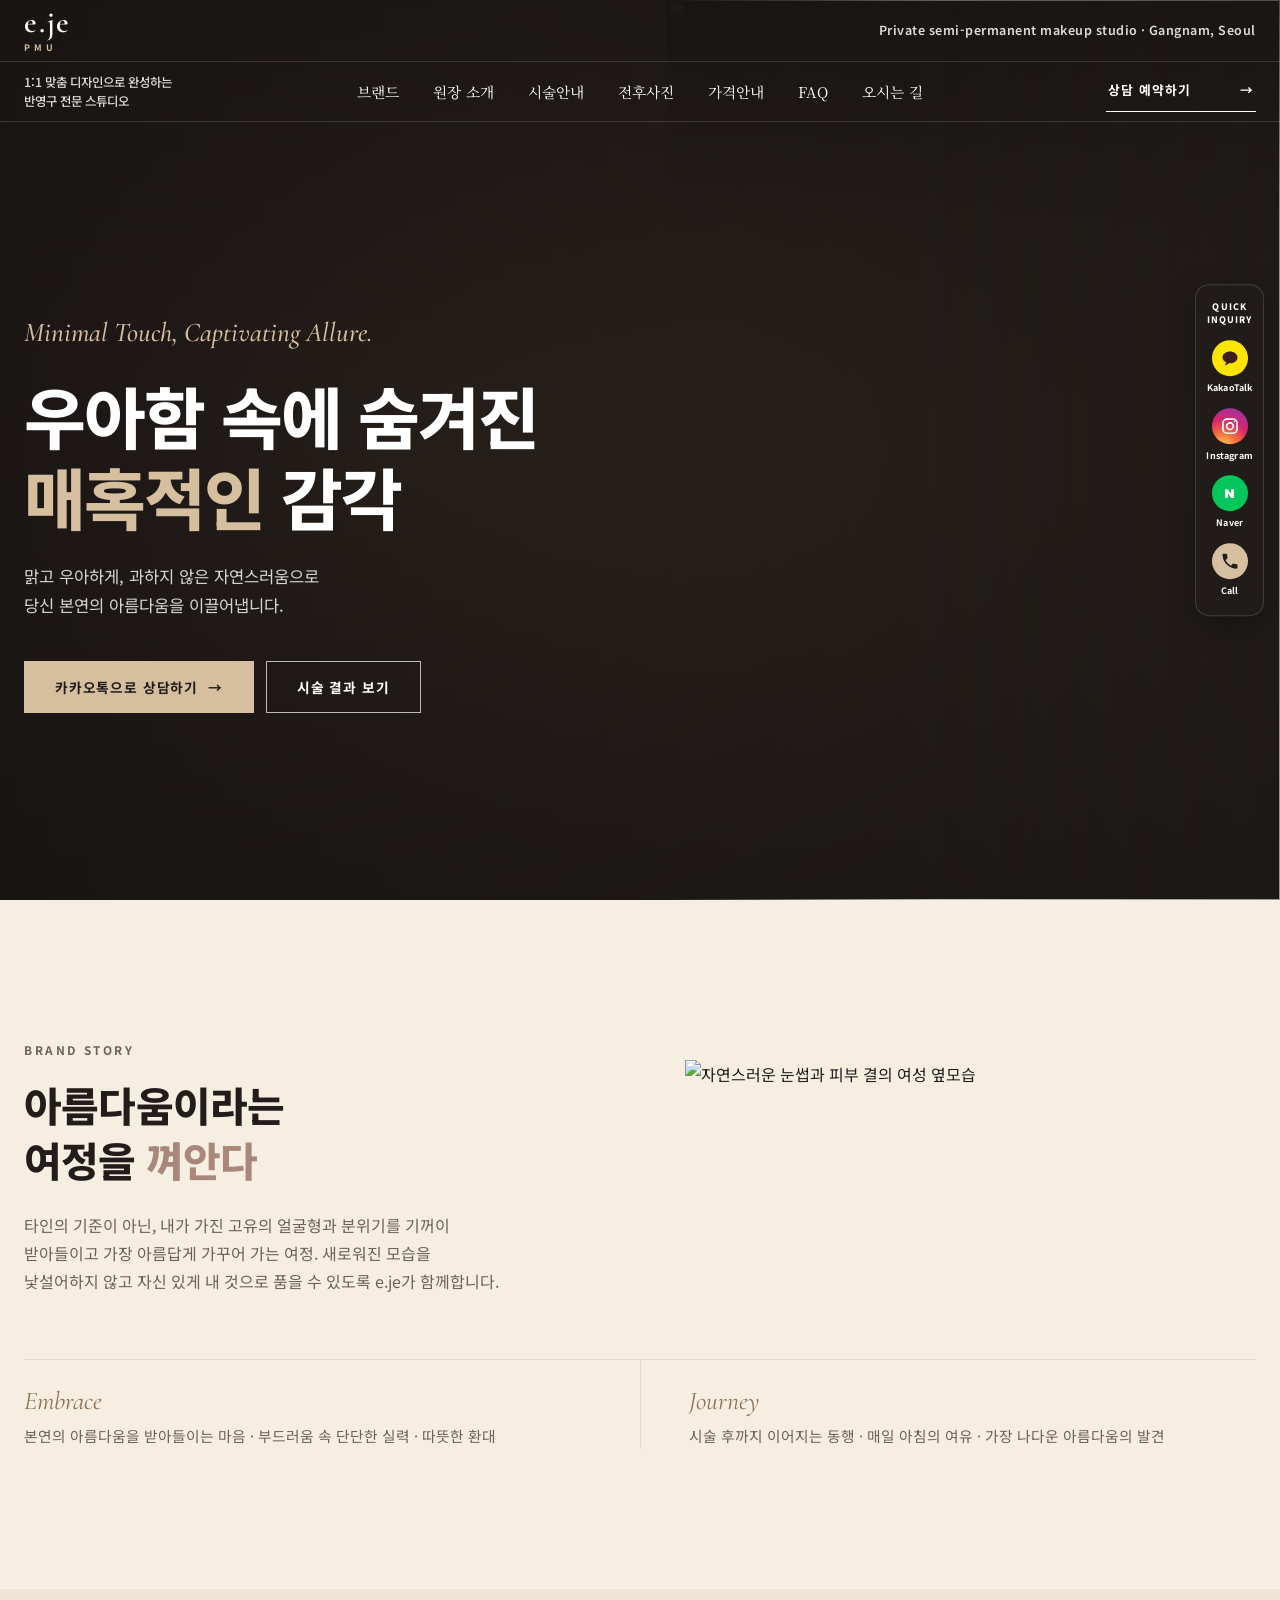
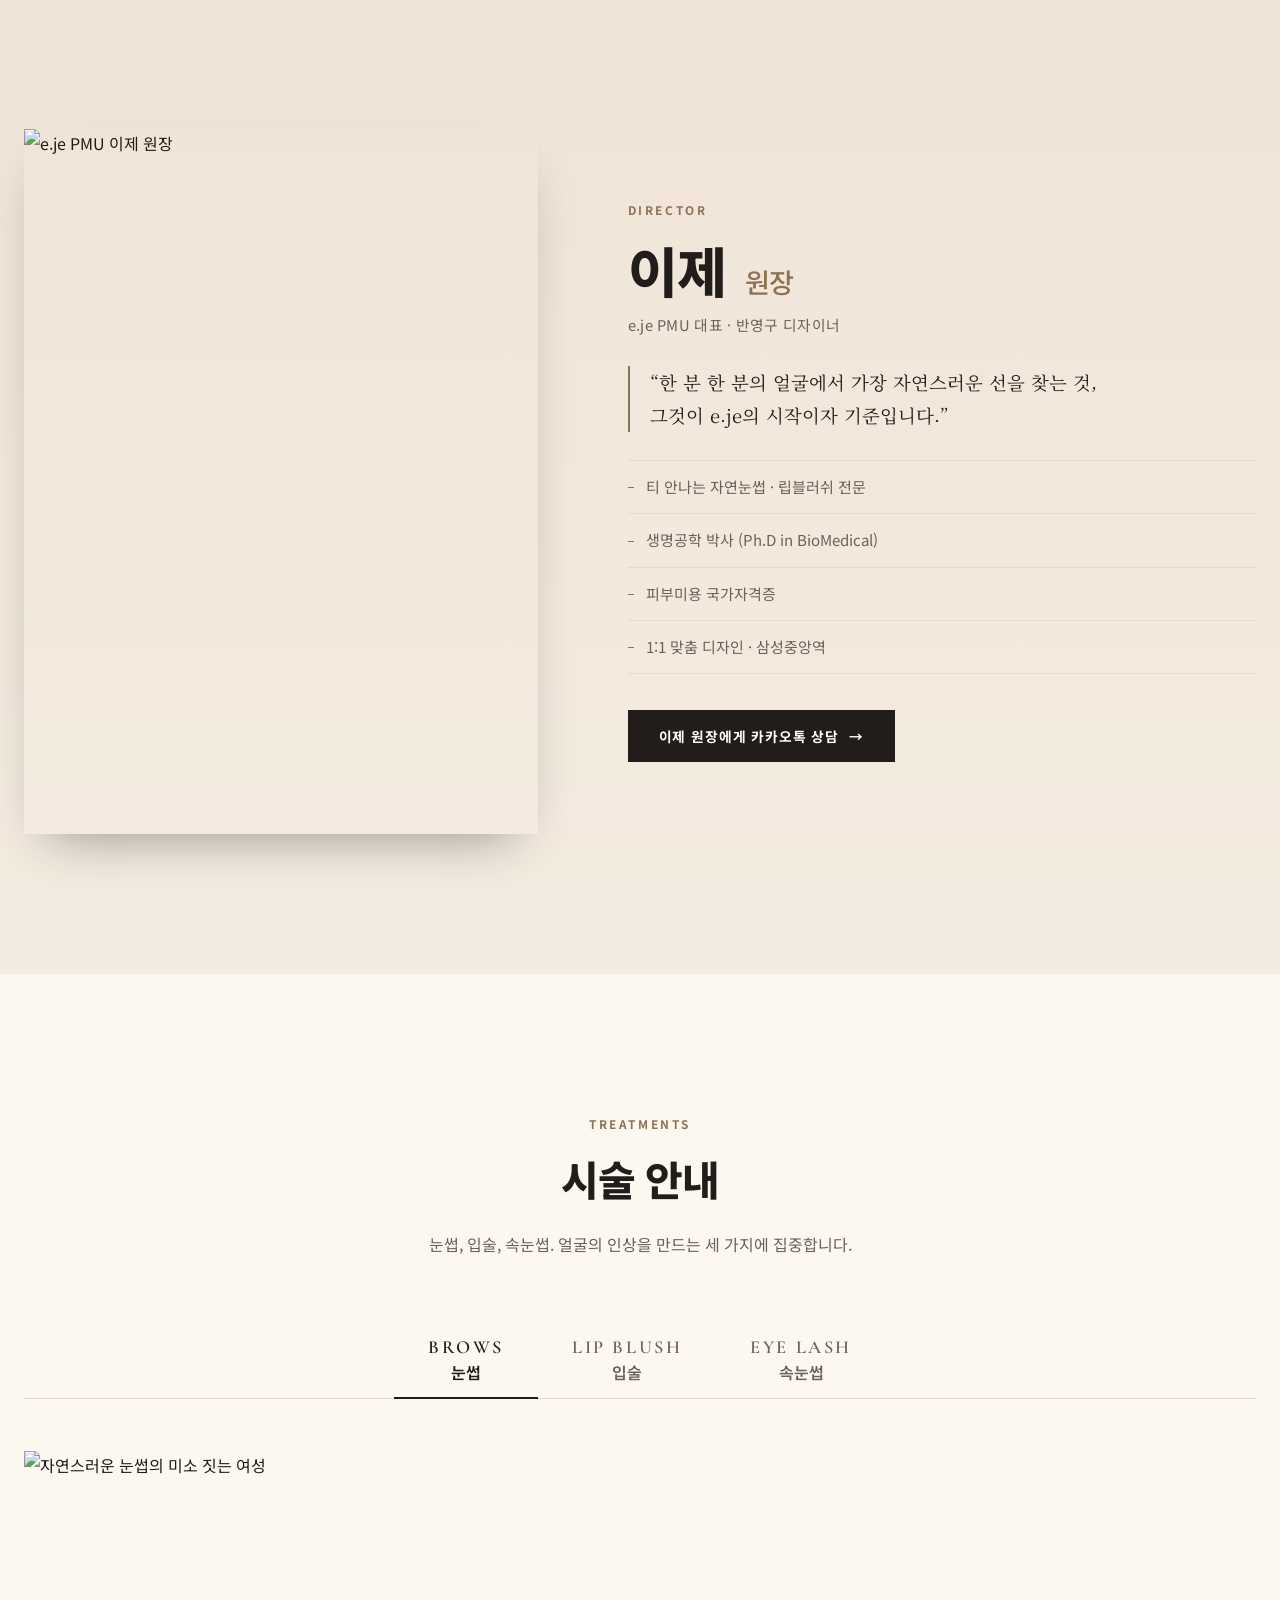
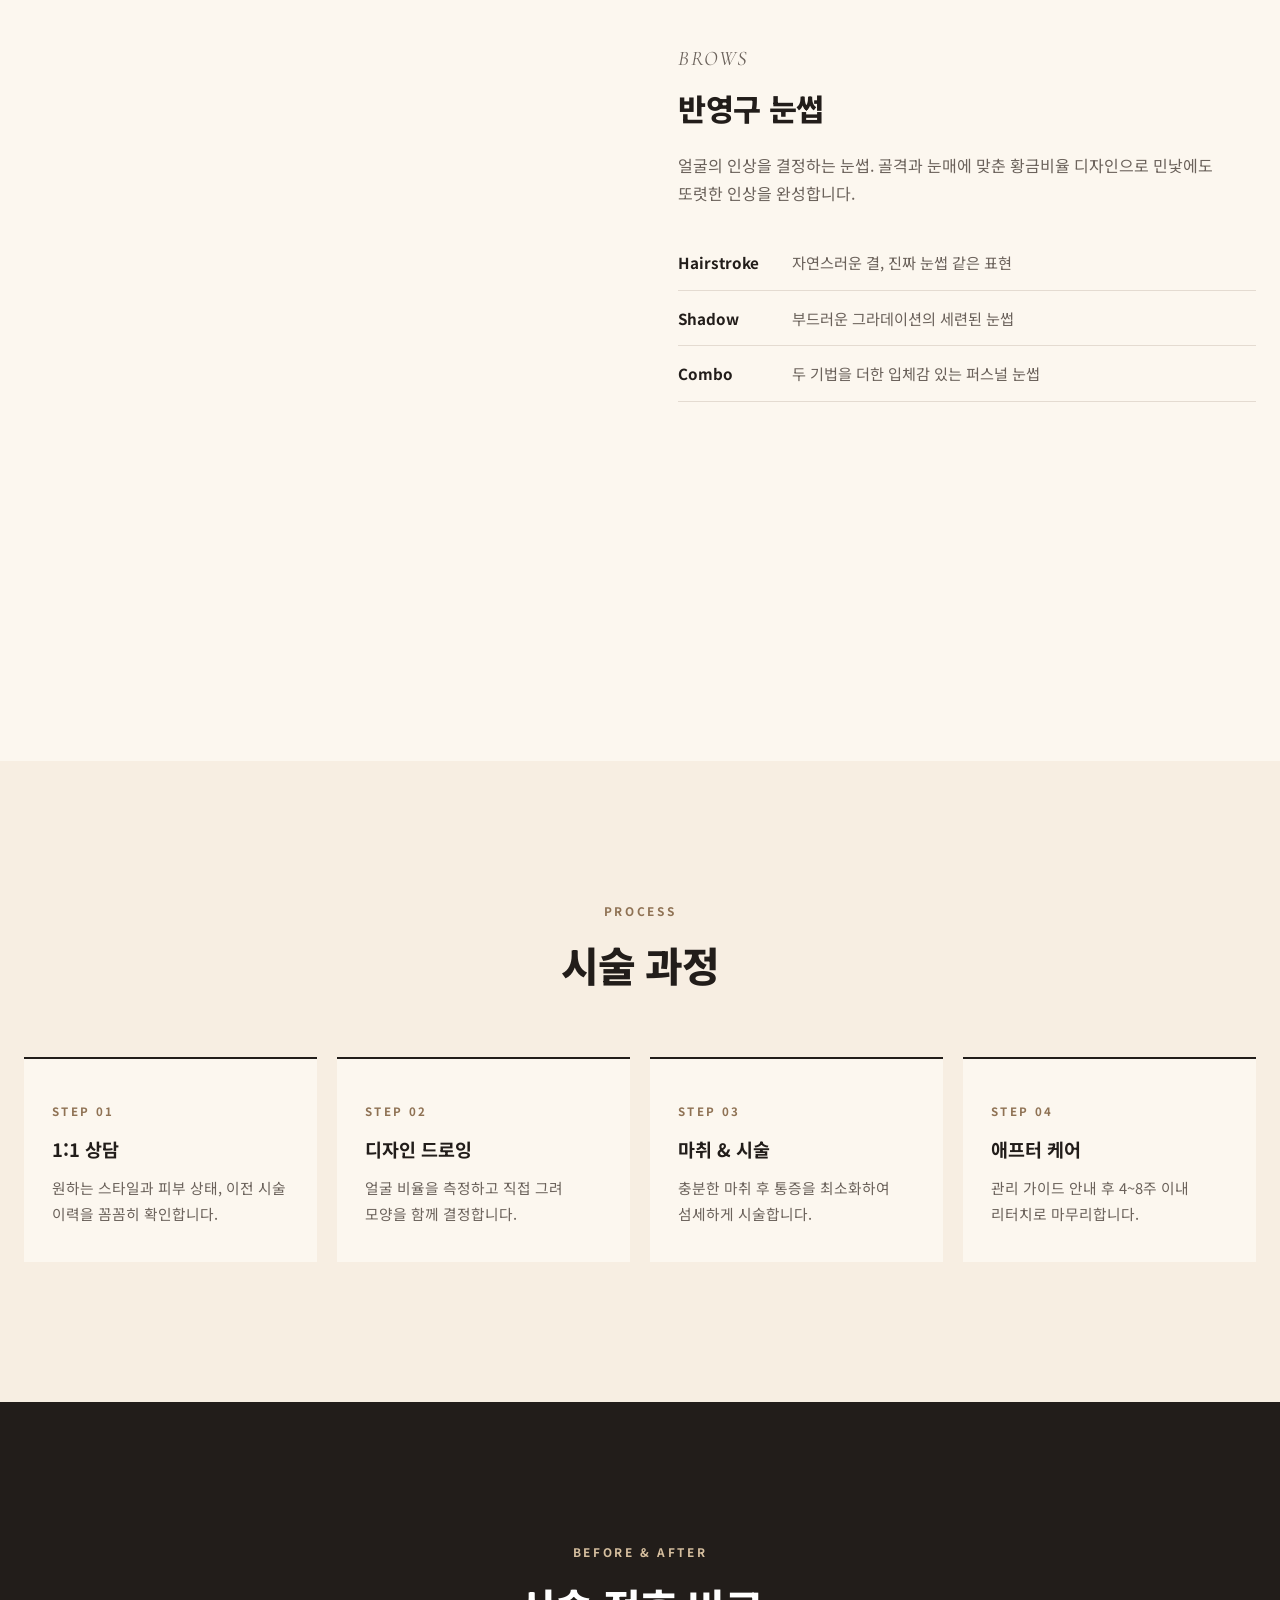
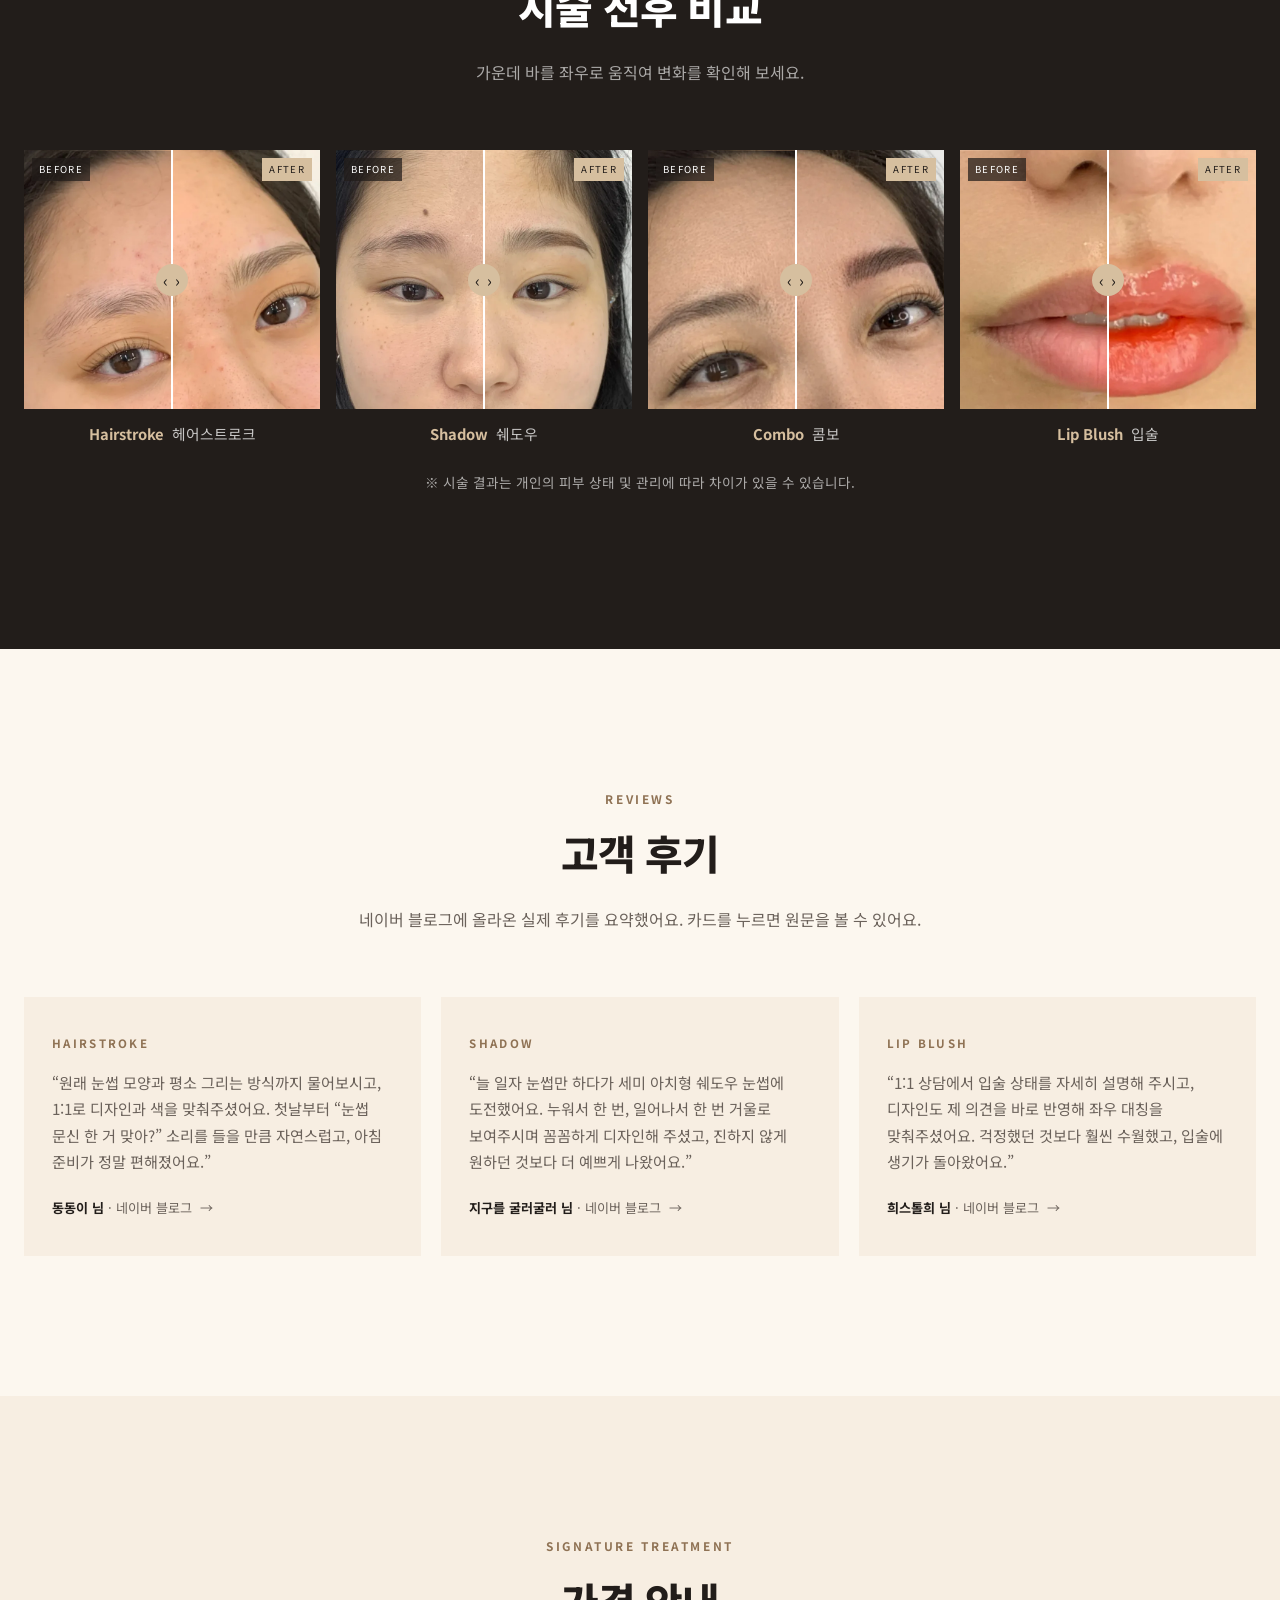
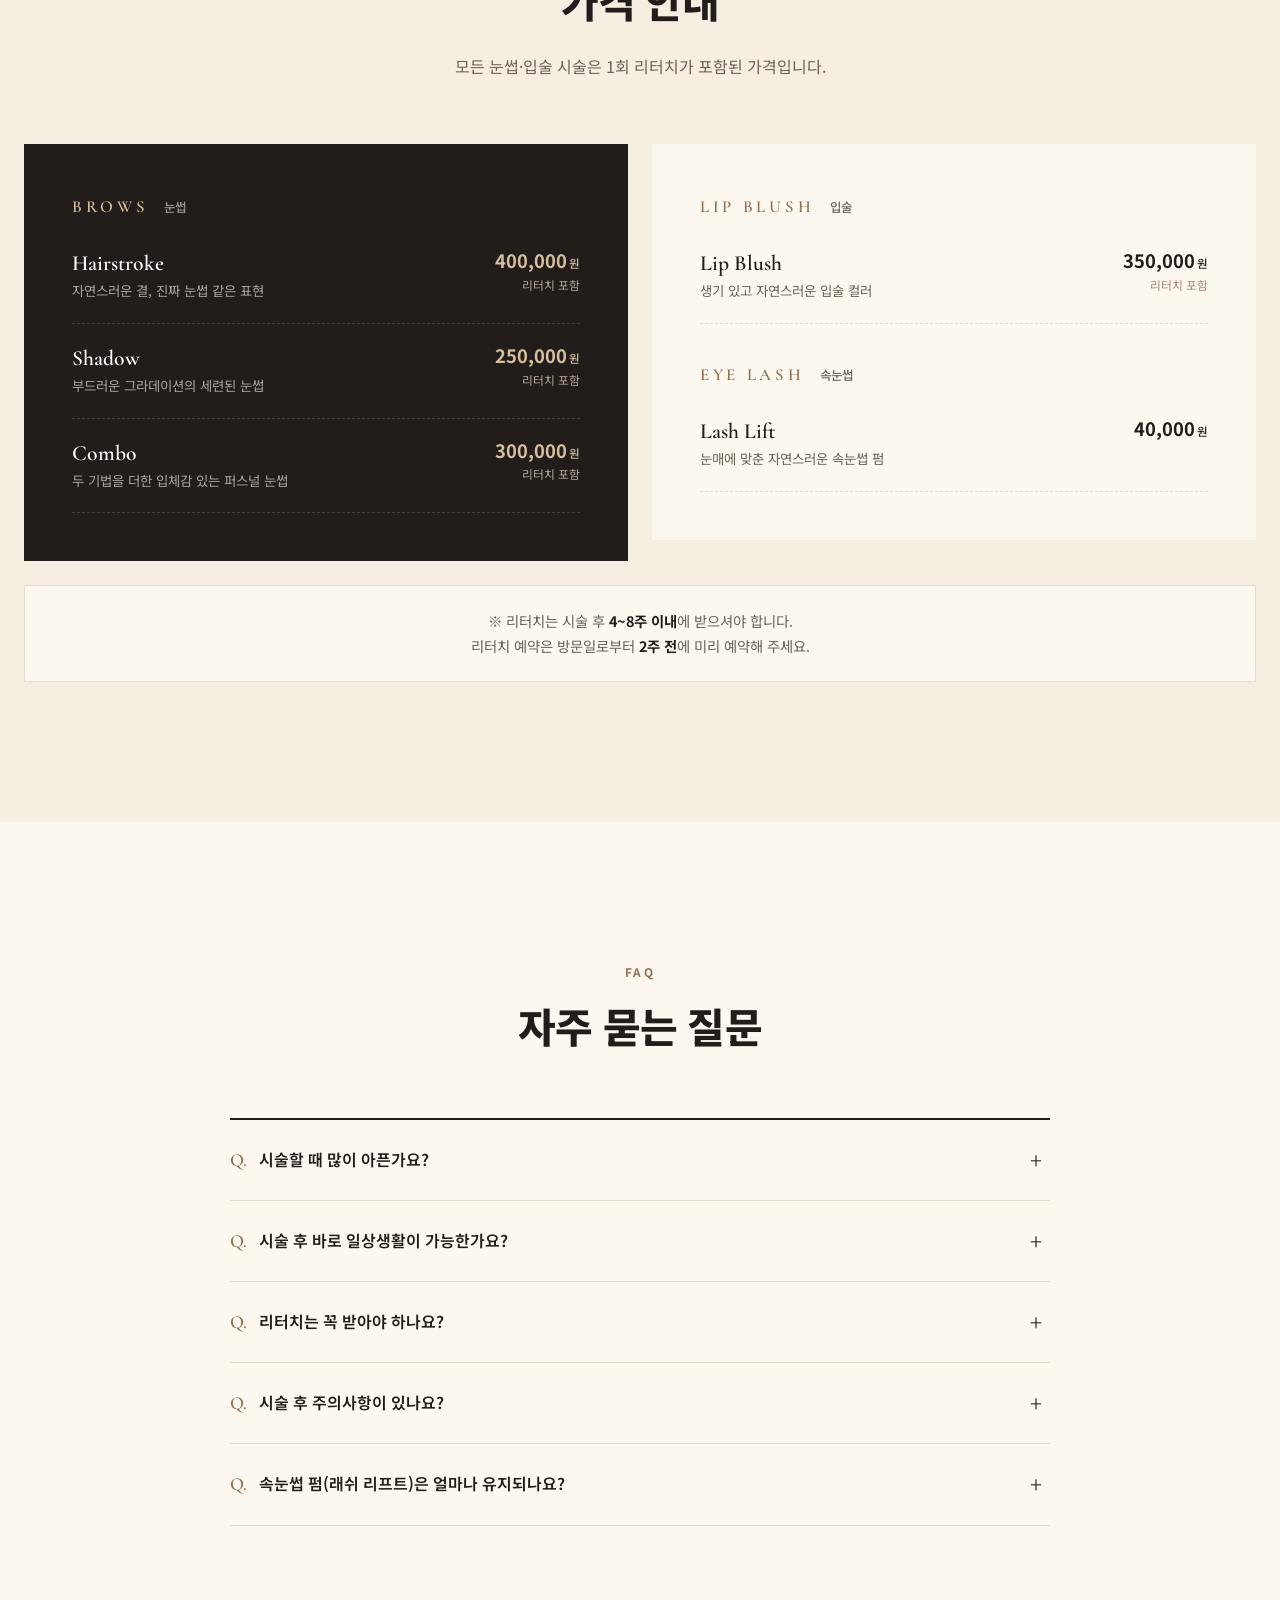
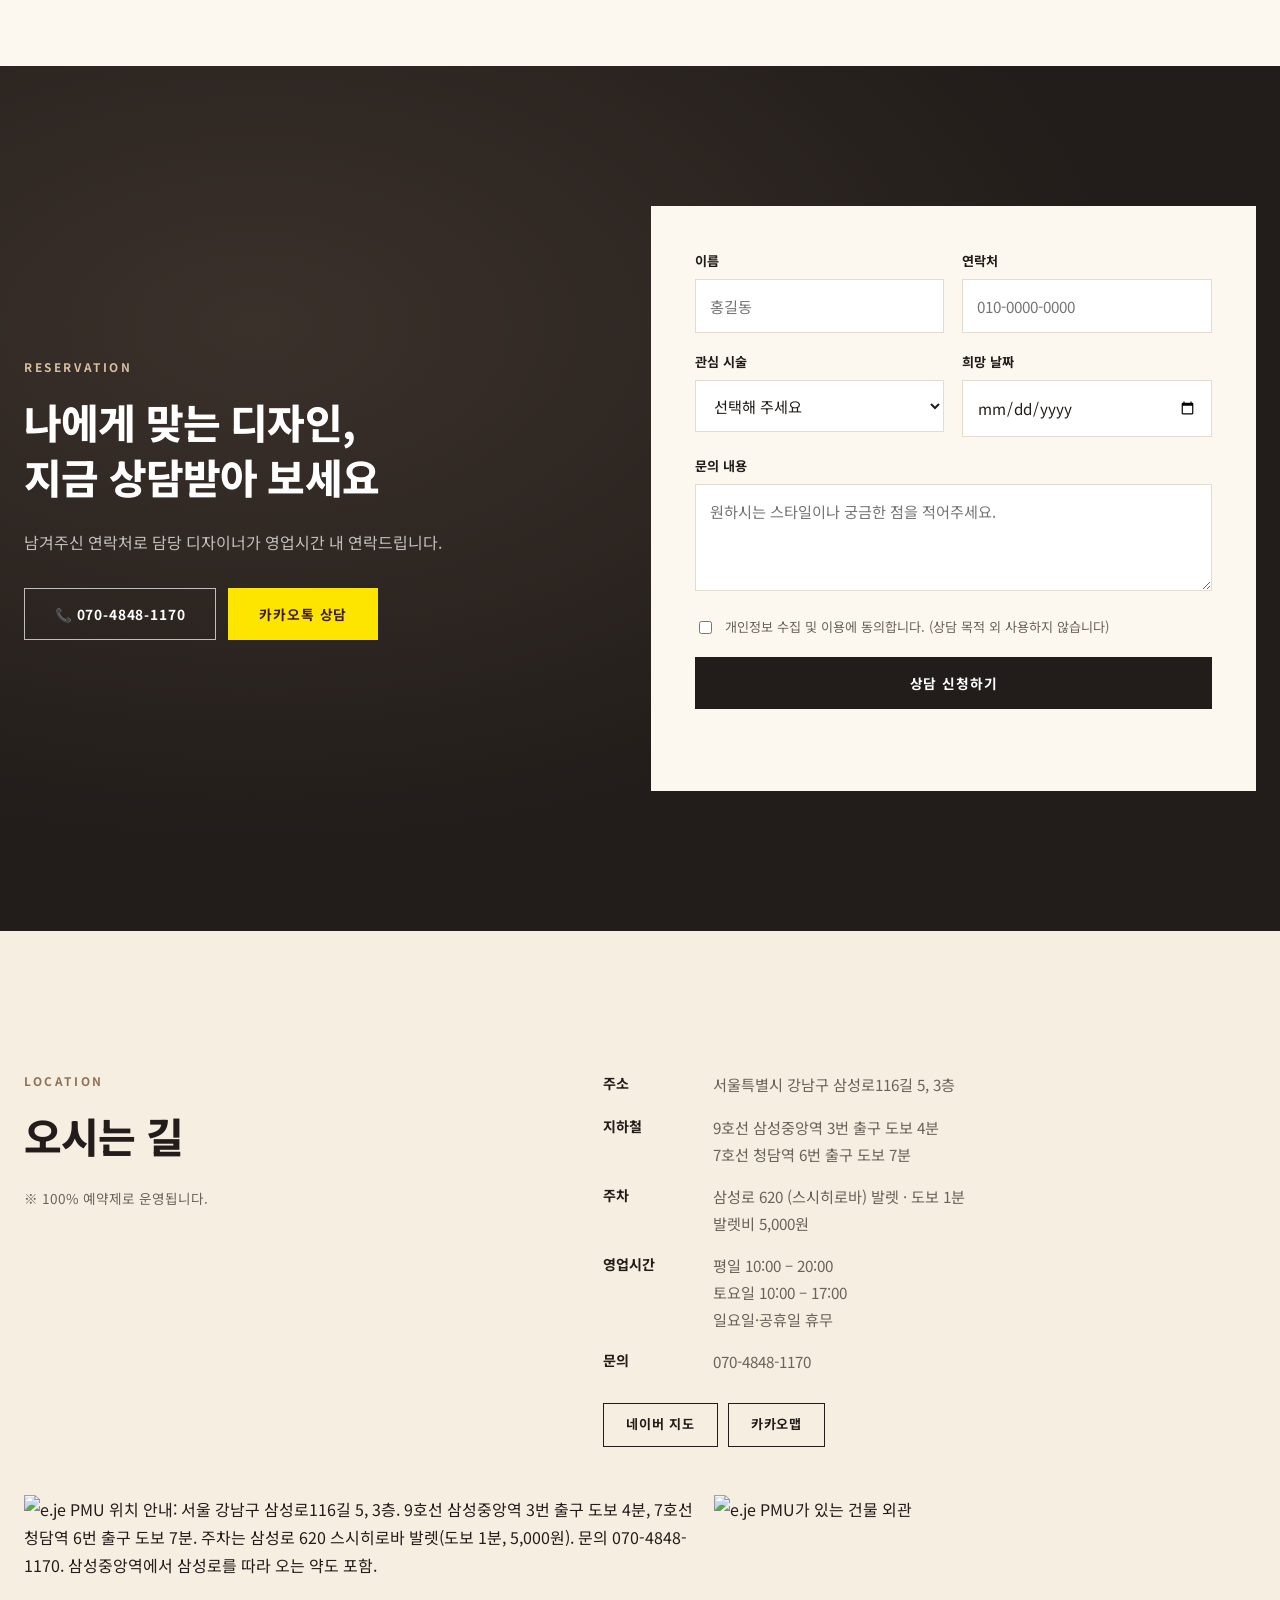
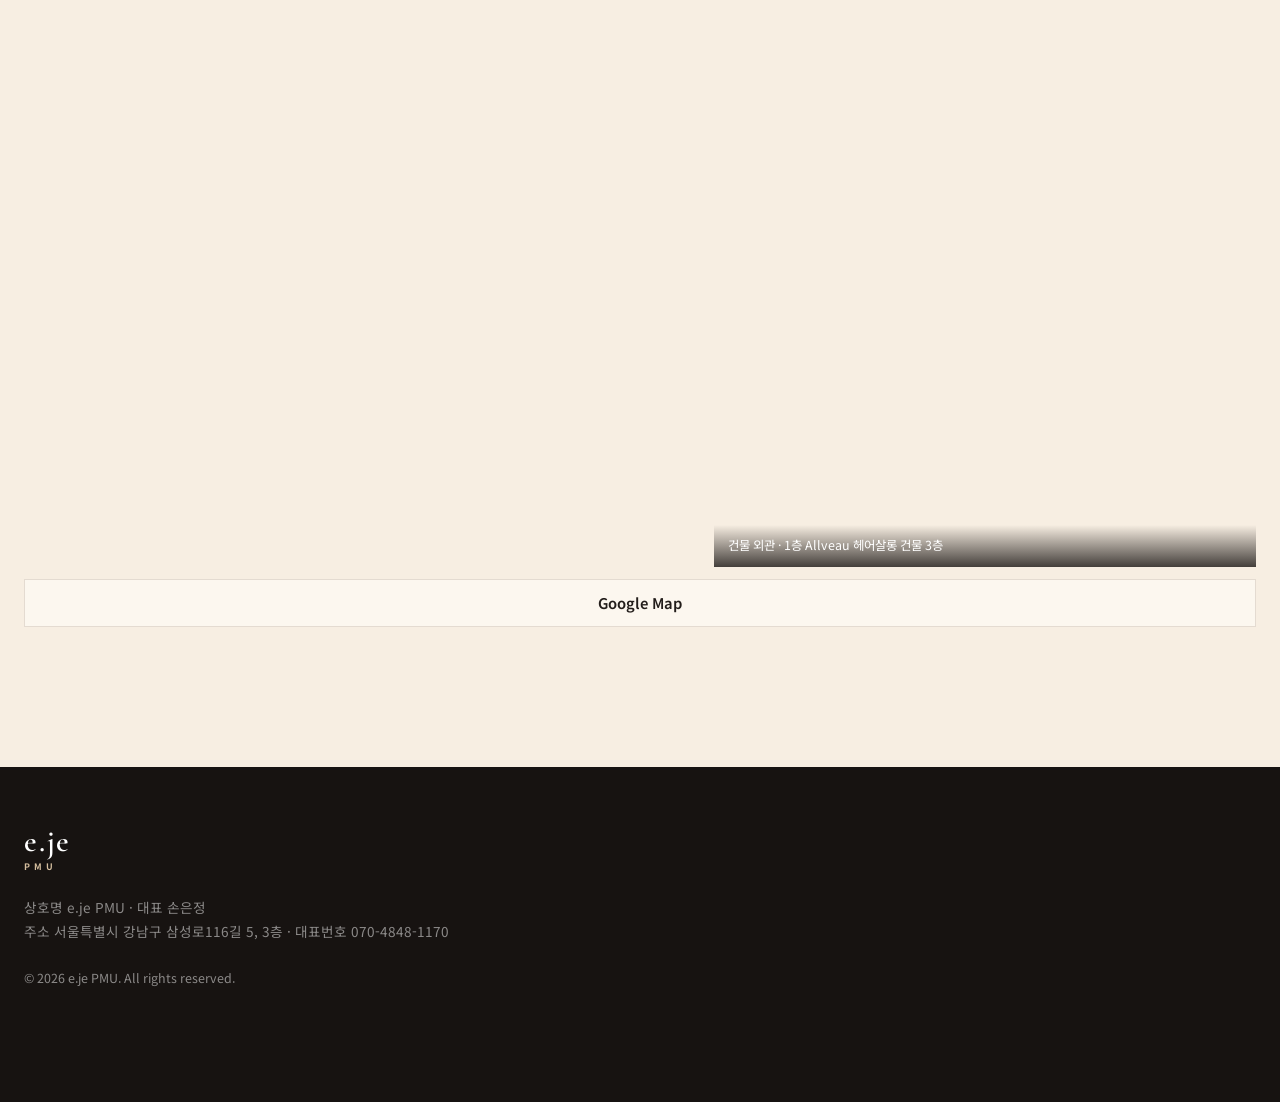
==== commit 455f8bef: "Mirror the lip after photo so it lines up with the before shot Co-Authored-By: Claude Opus 5.5 <nore" ====
--- a/index.html
+++ b/index.html
@@ -242,8 +242,8 @@
           </figure>
           <figure class="ba reveal">
             <div class="ba__wrap" data-ba>
-              <div class="ba__after"><img src="assets/img/ba-lip2-after.webp" alt="입술 시술 후" width="800" height="700" loading="lazy" draggable="false"><span>AFTER</span></div>
-              <div class="ba__before"><img src="assets/img/ba-lip2-before.webp" alt="입술 시술 전" width="800" height="700" loading="lazy" draggable="false"><span>BEFORE</span></div>
+              <div class="ba__after"><img src="assets/img/ba-lip3-after.webp" alt="입술 시술 후" width="800" height="700" loading="lazy" draggable="false"><span>AFTER</span></div>
+              <div class="ba__before"><img src="assets/img/ba-lip3-before.webp" alt="입술 시술 전" width="800" height="700" loading="lazy" draggable="false"><span>BEFORE</span></div>
               <input type="range" min="0" max="100" value="50" aria-label="전후 비교 슬라이더">
               <div class="ba__handle"></div>
             </div>
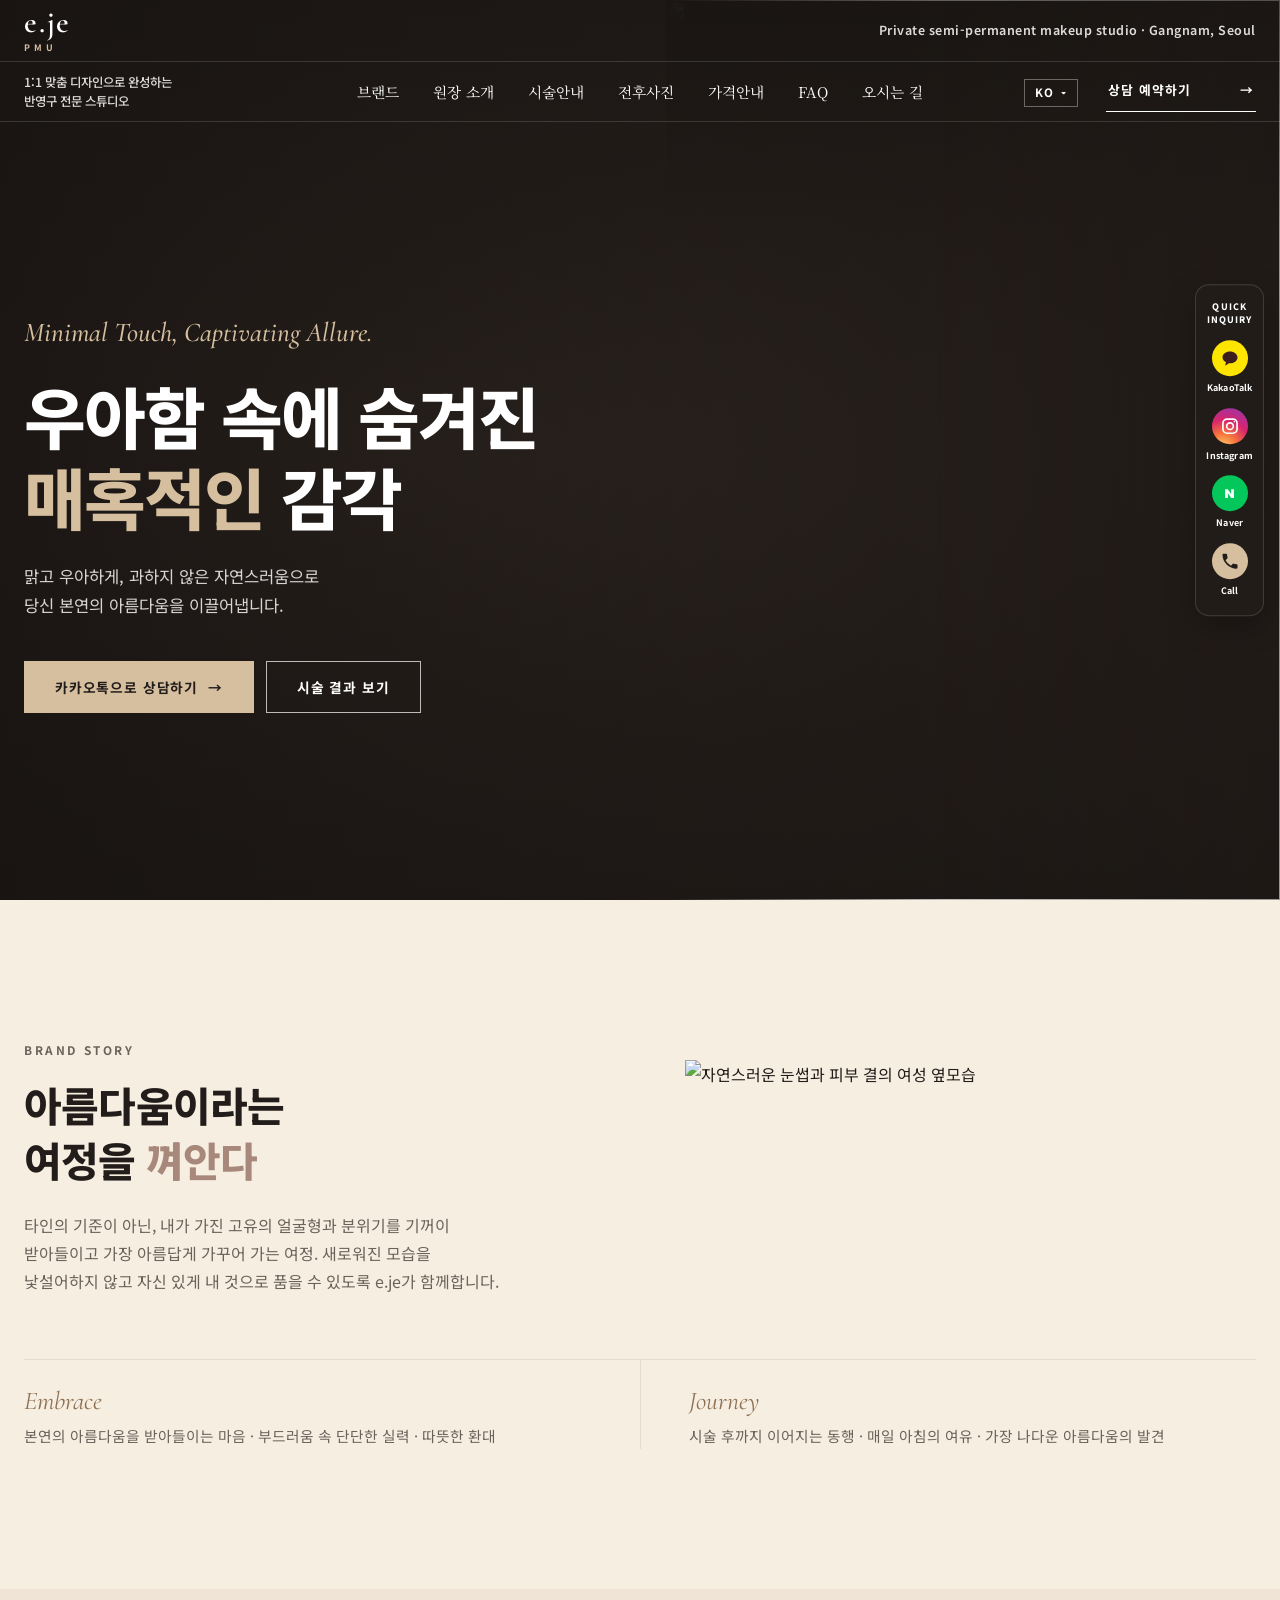
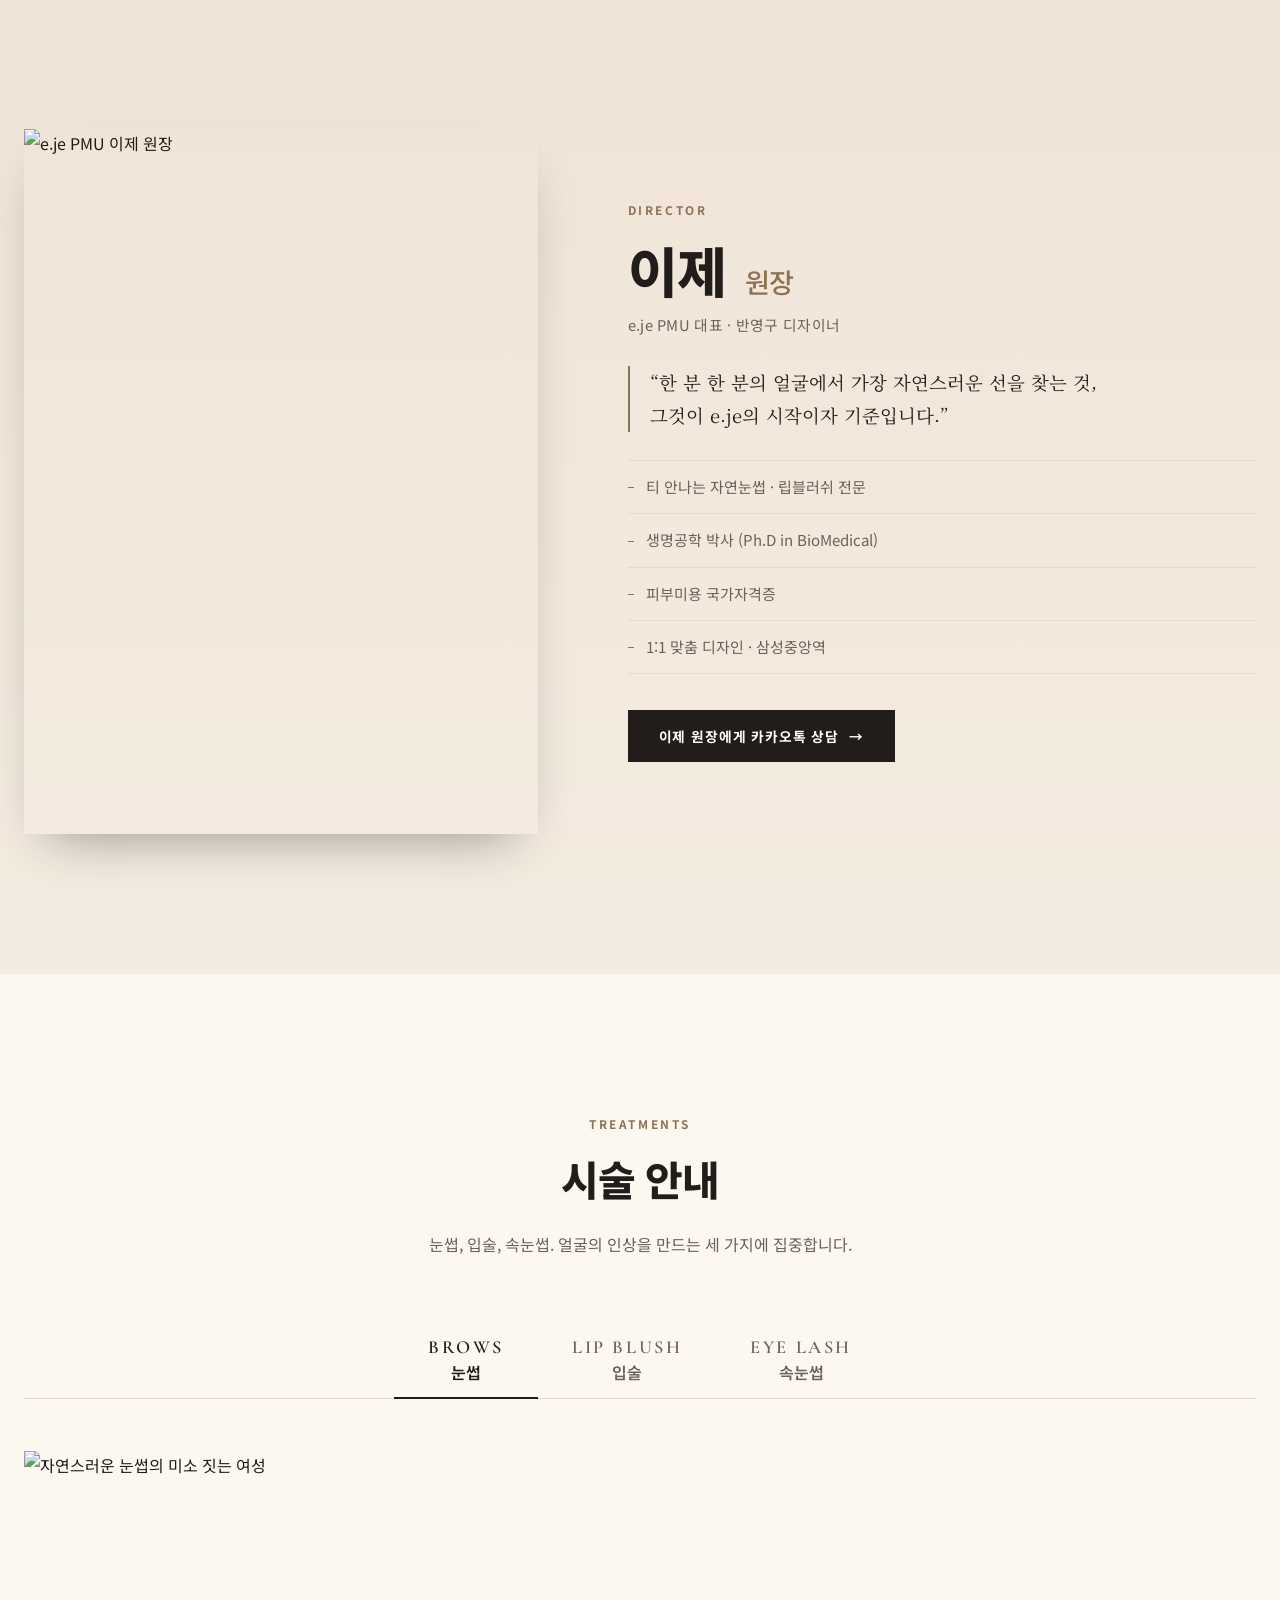
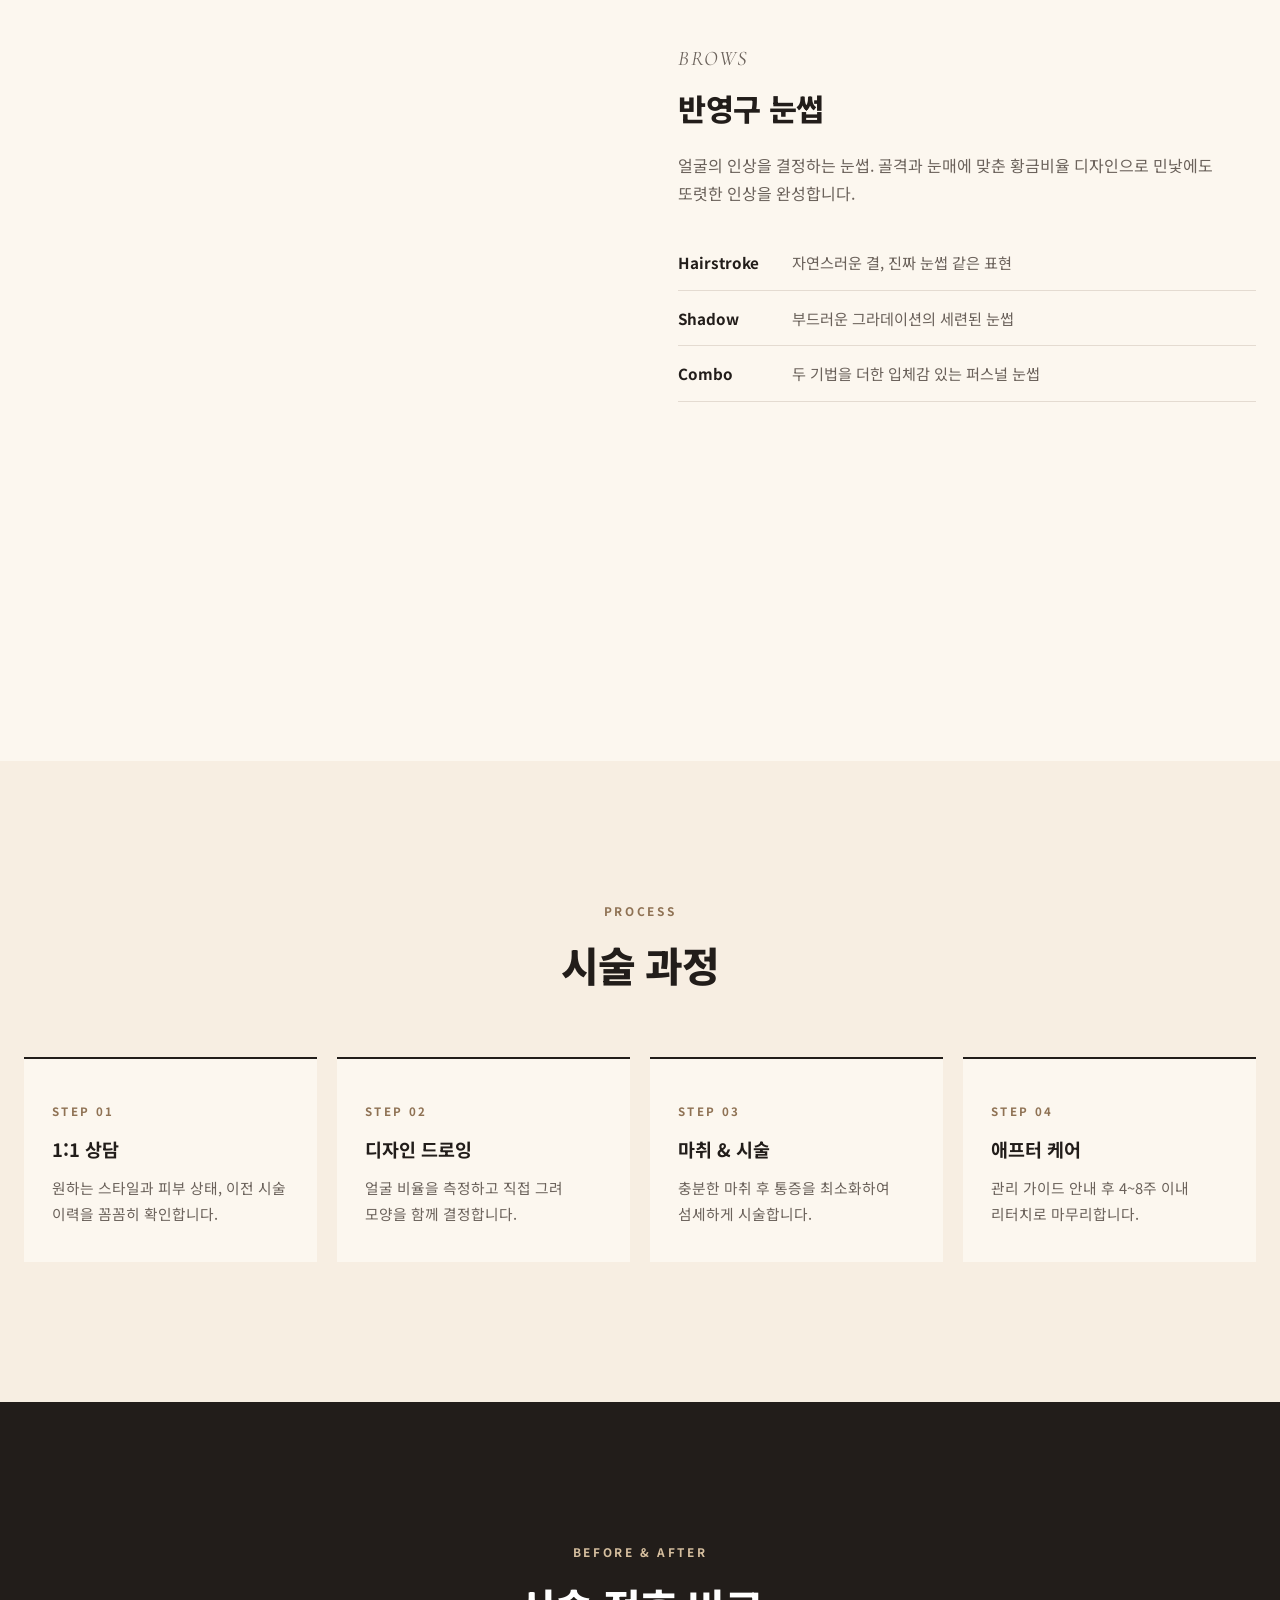
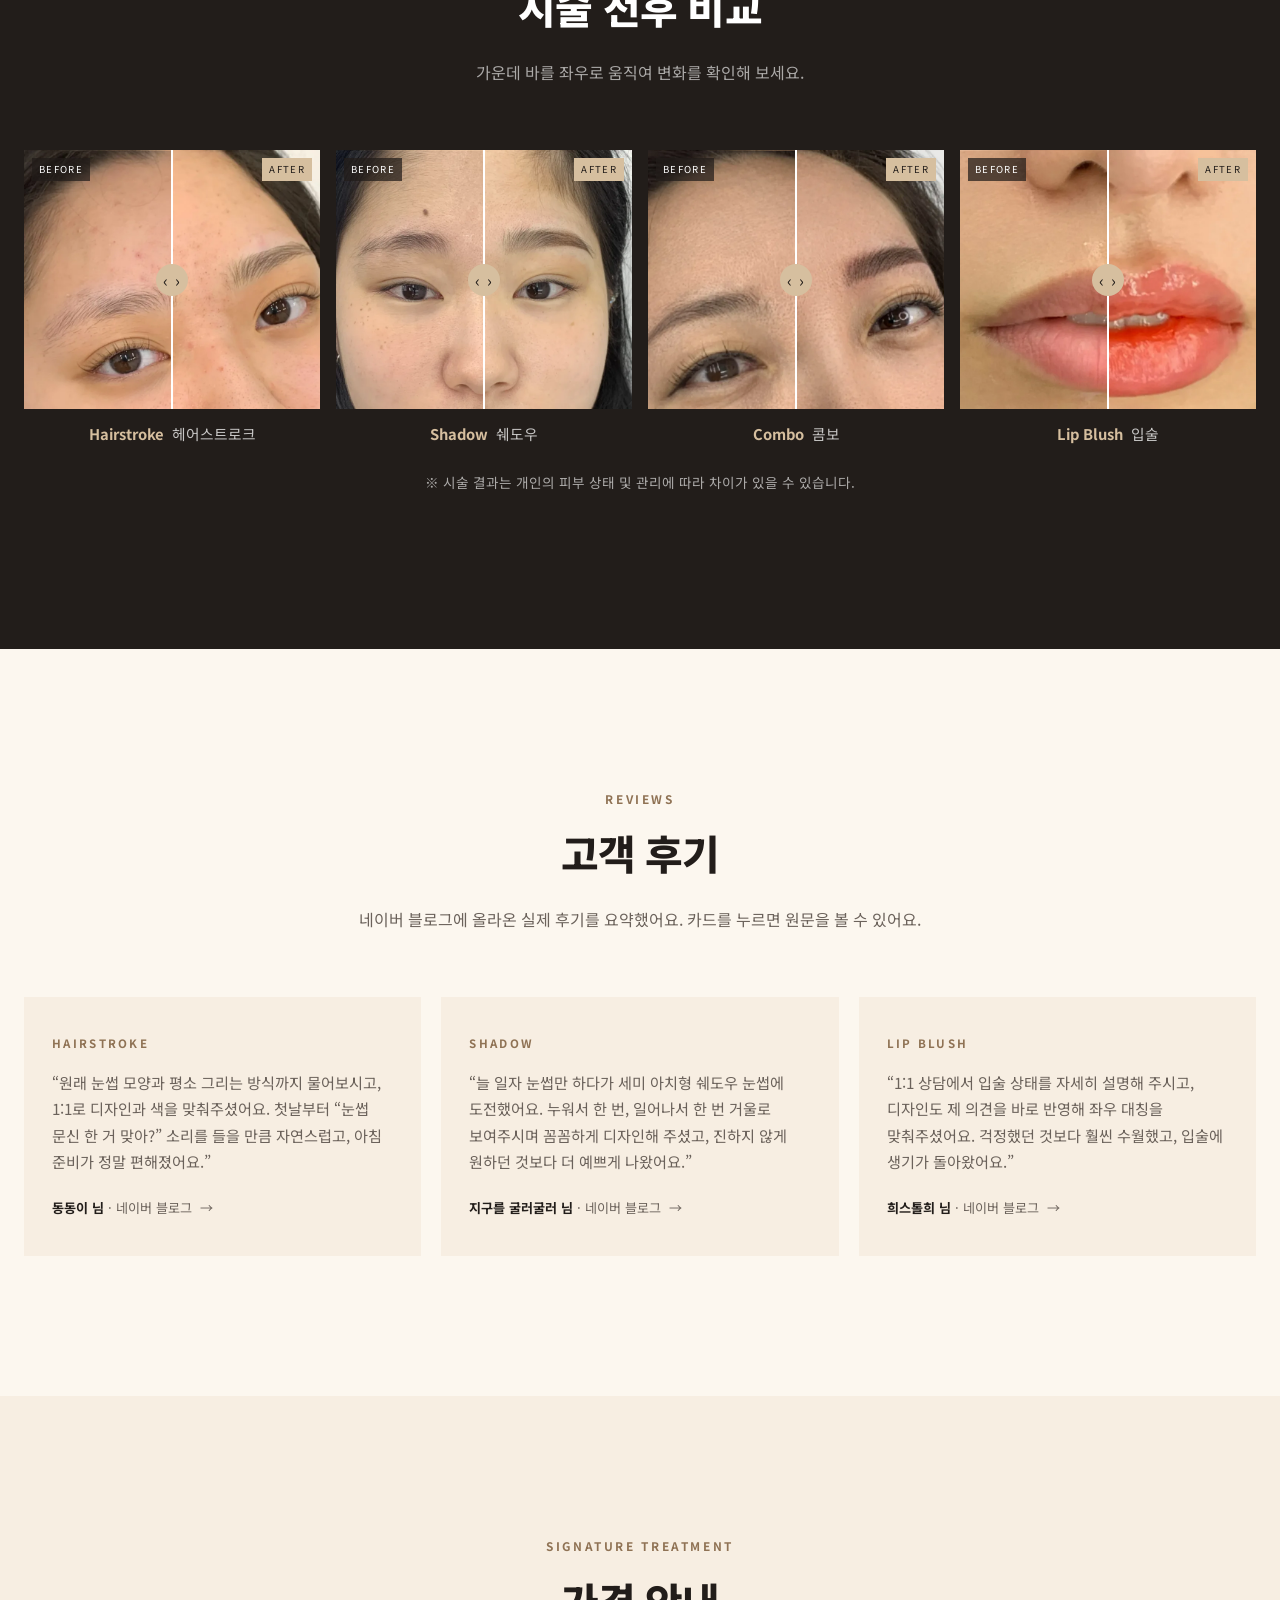
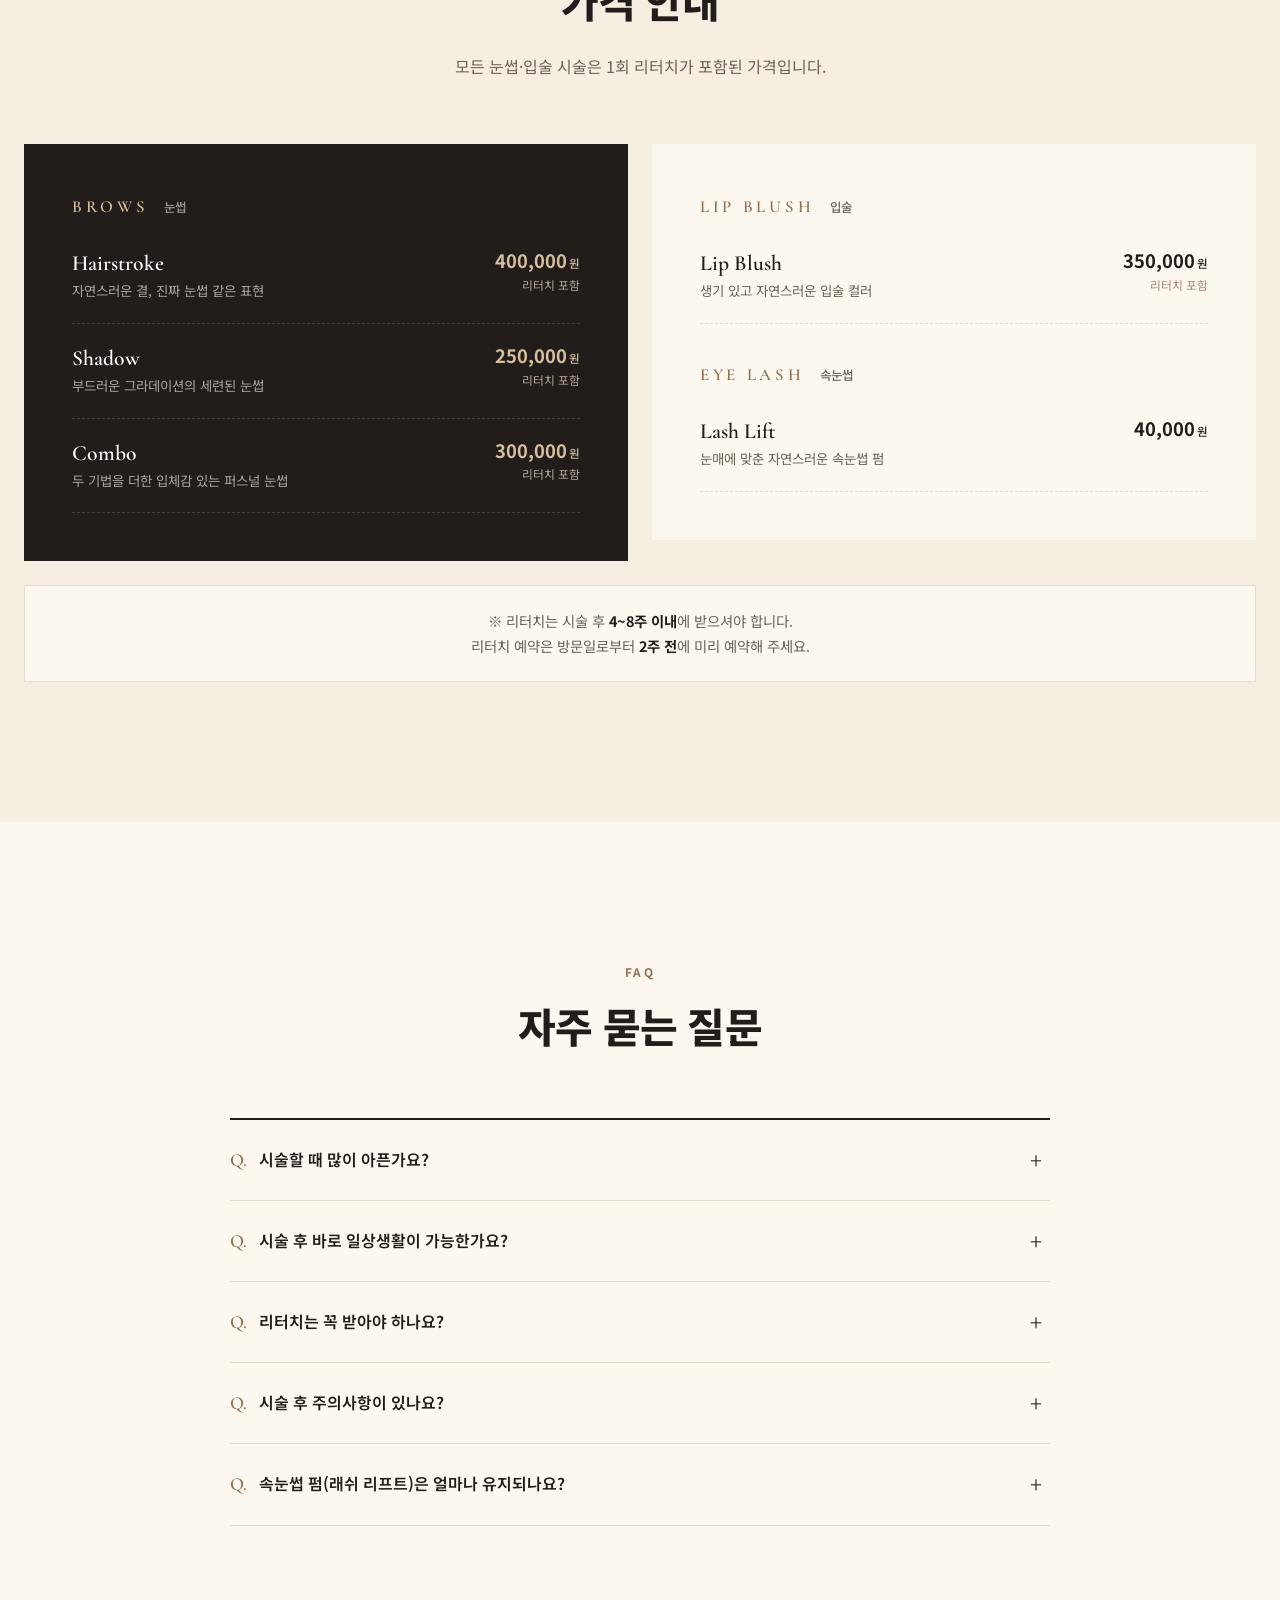
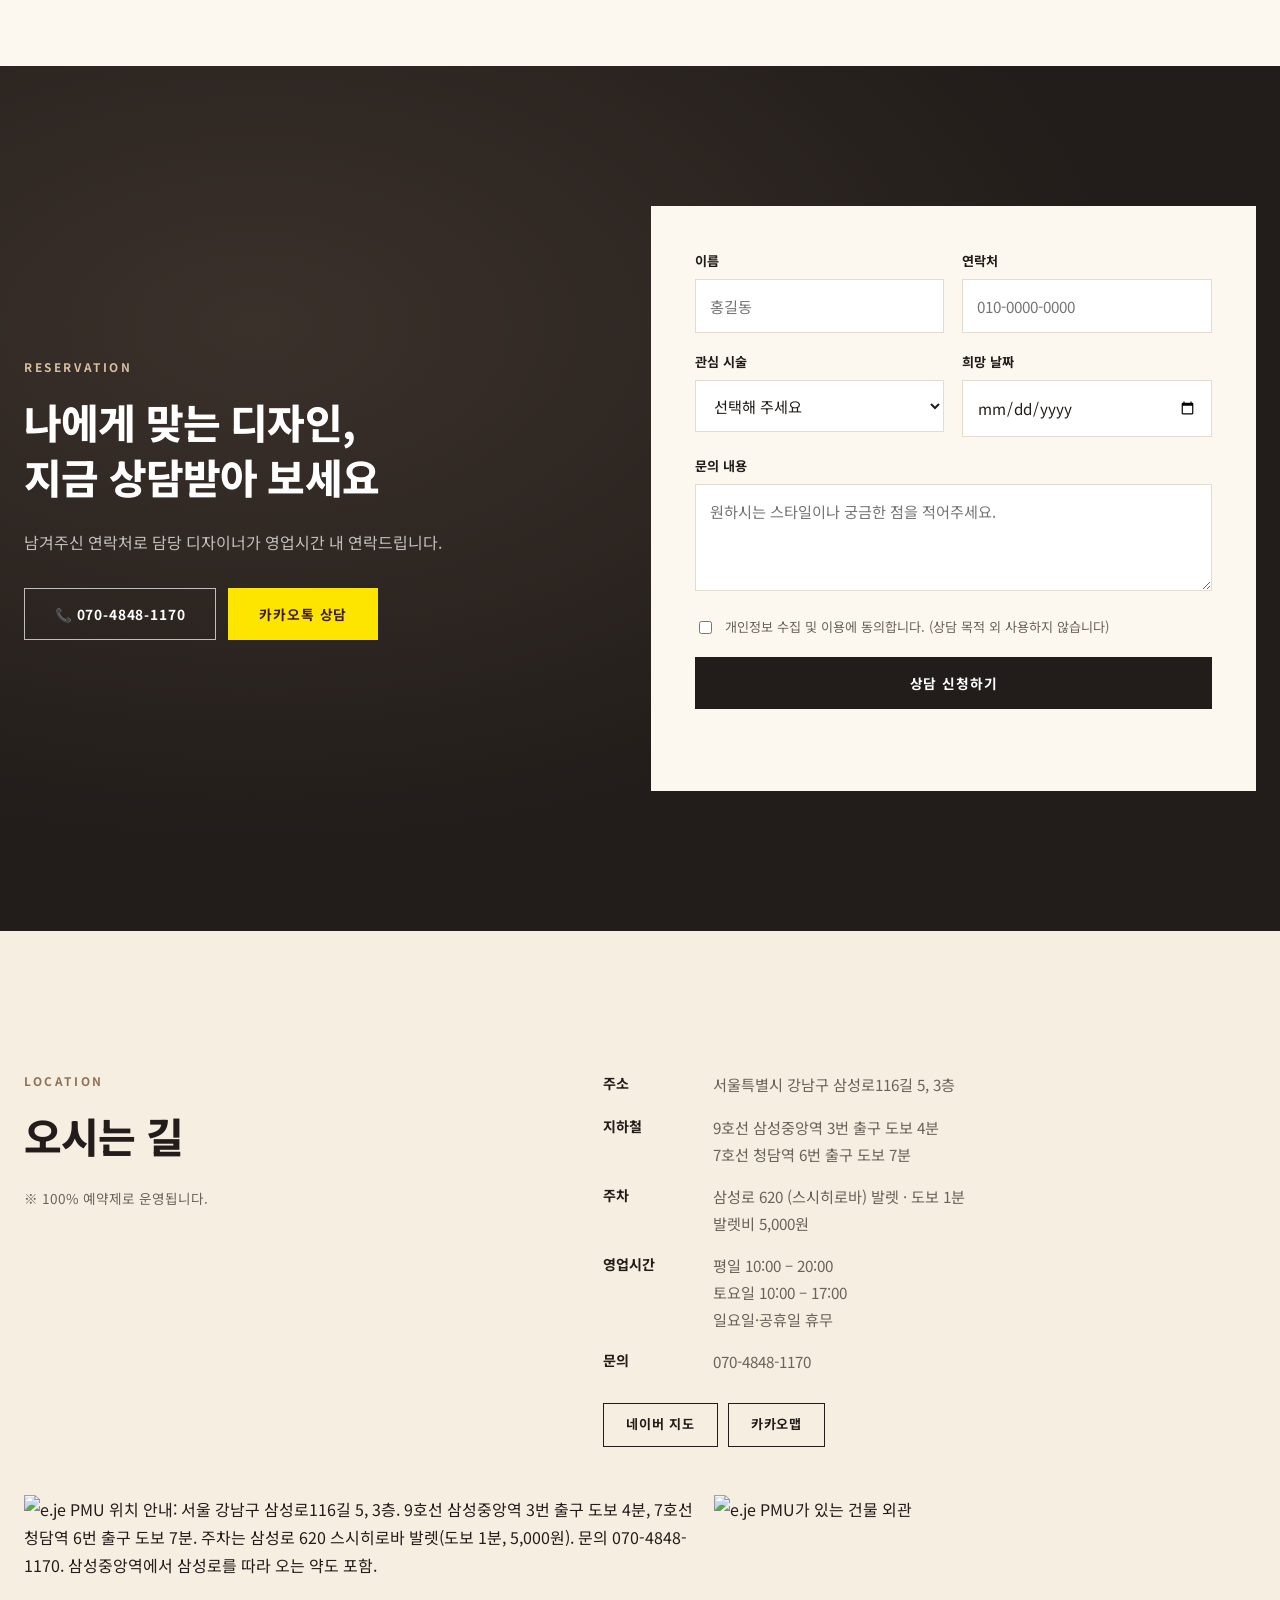
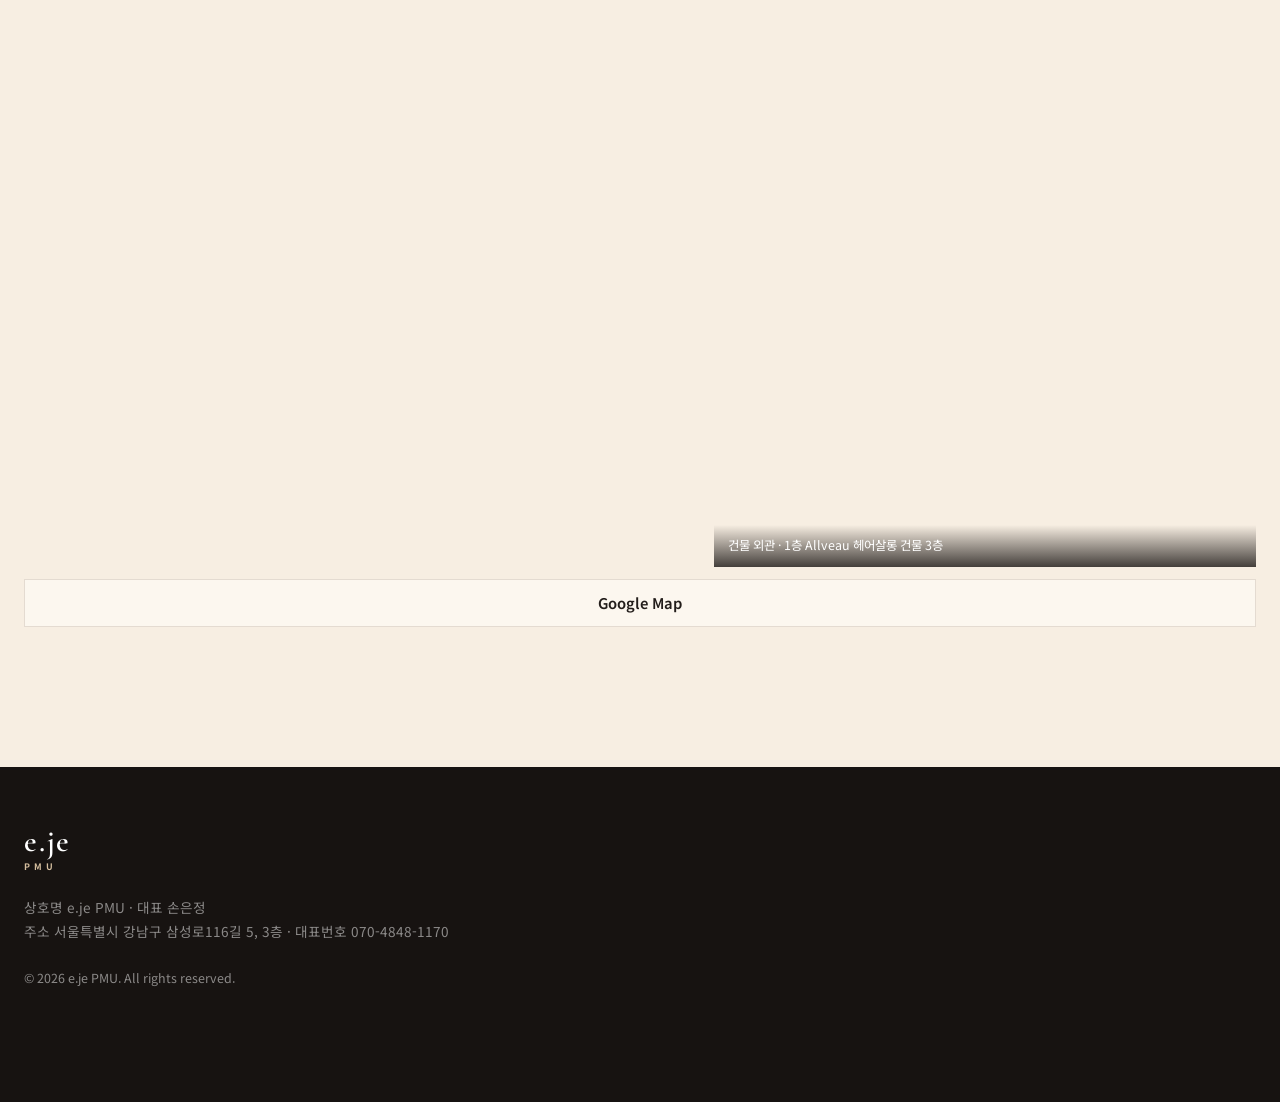
==== commit a30ab9d7: "Add English and Japanese pages with a language dropdown - en/ and ja/ pages share the same structure" ====
--- a/index.html
+++ b/index.html
@@ -7,11 +7,15 @@
   <meta name="description" content="나에게 꼭 맞는 자연스러움. 1:1 맞춤 디자인 반영구 전문 스튜디오 e.je PMU.">
   <meta property="og:title" content="e.je PMU | 반영구 전문 스튜디오">
   <meta property="og:description" content="1:1 맞춤 디자인, 1회용 도구 사용, 리터치 포함. 자연스러운 반영구를 경험하세요.">
+  <link rel="alternate" hreflang="ko" href="https://kck713.github.io/eje_PMU/">
+  <link rel="alternate" hreflang="en" href="https://kck713.github.io/eje_PMU/en/">
+  <link rel="alternate" hreflang="ja" href="https://kck713.github.io/eje_PMU/ja/">
+  <link rel="alternate" hreflang="x-default" href="https://kck713.github.io/eje_PMU/">
   <link rel="preconnect" href="https://fonts.googleapis.com">
   <link rel="preconnect" href="https://fonts.gstatic.com" crossorigin>
   <link href="https://fonts.googleapis.com/css2?family=Cormorant+Garamond:ital,wght@0,400;0,500;0,600;1,400&family=Noto+Serif+KR:wght@400;500;600&family=Noto+Sans+KR:wght@400;500;700;800&display=swap" rel="stylesheet">
   <link href="https://cdn.jsdelivr.net/gh/orioncactus/pretendard@v1.3.9/dist/web/static/pretendard.min.css" rel="stylesheet">
-  <link rel="stylesheet" href="assets/css/style.css?v=20261014e">
+  <link rel="stylesheet" href="assets/css/style.css?v=20261015">
 </head>
 <body>
 
@@ -39,6 +43,14 @@
         </nav>
         <div class="header__right">
           <span class="header__loc">KR · SEOUL</span>
+          <div class="lang" id="lang">
+            <button class="lang__btn" type="button" aria-haspopup="true" aria-expanded="false" aria-label="언어 선택">KO <i aria-hidden="true">▾</i></button>
+            <ul class="lang__list">
+              <li><a href="index.html" hreflang="ko" lang="ko" aria-current="page">한국어</a></li>
+              <li><a href="en/index.html" hreflang="en" lang="en">English</a></li>
+              <li><a href="ja/index.html" hreflang="ja" lang="ja">日本語</a></li>
+            </ul>
+          </div>
           <a href="#reserve" class="header__cta">상담 예약하기 <i aria-hidden="true">→</i></a>
           <button class="menu-btn" id="menuBtn" aria-label="메뉴 열기" aria-expanded="false">
             <span></span><span></span><span></span>
@@ -474,6 +486,6 @@
     <a href="#reserve" class="mobile-cta__main">무료 상담 예약</a>
   </div>
 
-  <script src="assets/js/main.js?v=20261014e"></script>
+  <script src="assets/js/main.js?v=20261015"></script>
 </body>
 </html>
--- a/assets/css/style.css
+++ b/assets/css/style.css
@@ -125,6 +125,12 @@
 .section--dark .section-sub,
 .section--dark .notice { color: rgba(255,255,255,.62); }
 
+html[lang="ja"] body { word-break: normal; line-break: strict; }
+html[lang="ja"] {
+  --sans: "Noto Sans JP", "Pretendard", -apple-system, BlinkMacSystemFont, "Hiragino Sans", "Yu Gothic", sans-serif;
+  --serif-ko: "Noto Serif JP", "Hiragino Mincho ProN", serif;
+}
+
 /* ---------- Header ---------- */
 .header {
   position: fixed;
@@ -147,6 +153,24 @@
   min-width: 150px; display: inline-flex; justify-content: space-between; gap: 16px;
 }
 .header__cta:hover { color: var(--sand); border-color: var(--sand); }
+/* Language switcher */
+.lang { position: relative; z-index: 3; }
+.lang__btn {
+  display: inline-flex; align-items: center; gap: 6px; padding: 7px 10px;
+  background: none; border: 1px solid rgba(255,255,255,.35); color: inherit; cursor: pointer;
+  font: 700 .72rem/1 var(--sans); letter-spacing: .12em;
+}
+.lang__btn i { font-style: normal; font-size: .6rem; transition: transform .2s; }
+.lang.is-open .lang__btn i { transform: rotate(180deg); }
+.lang__btn:hover, .lang.is-open .lang__btn { border-color: var(--sand); color: var(--sand); }
+.lang__list {
+  position: absolute; right: 0; top: calc(100% + 8px); min-width: 128px; margin: 0; padding: 6px 0; list-style: none;
+  background: var(--espresso); border: 1px solid rgba(255,255,255,.14); box-shadow: 0 12px 30px rgba(0,0,0,.3);
+  opacity: 0; visibility: hidden; transform: translateY(-4px); transition: .2s;
+}
+.lang.is-open .lang__list { opacity: 1; visibility: visible; transform: none; }
+.lang__list a { display: block; padding: 10px 16px; font-size: .86rem; color: rgba(255,255,255,.8); }
+.lang__list a:hover, .lang__list a[aria-current] { color: var(--sand); }
 .header.is-scrolled { background: rgba(34, 29, 26, .97); }
 .header.is-scrolled .header__top { height: 0; opacity: 0; border-bottom-color: transparent; }
 .header.is-scrolled .header__intro { display: none; }
